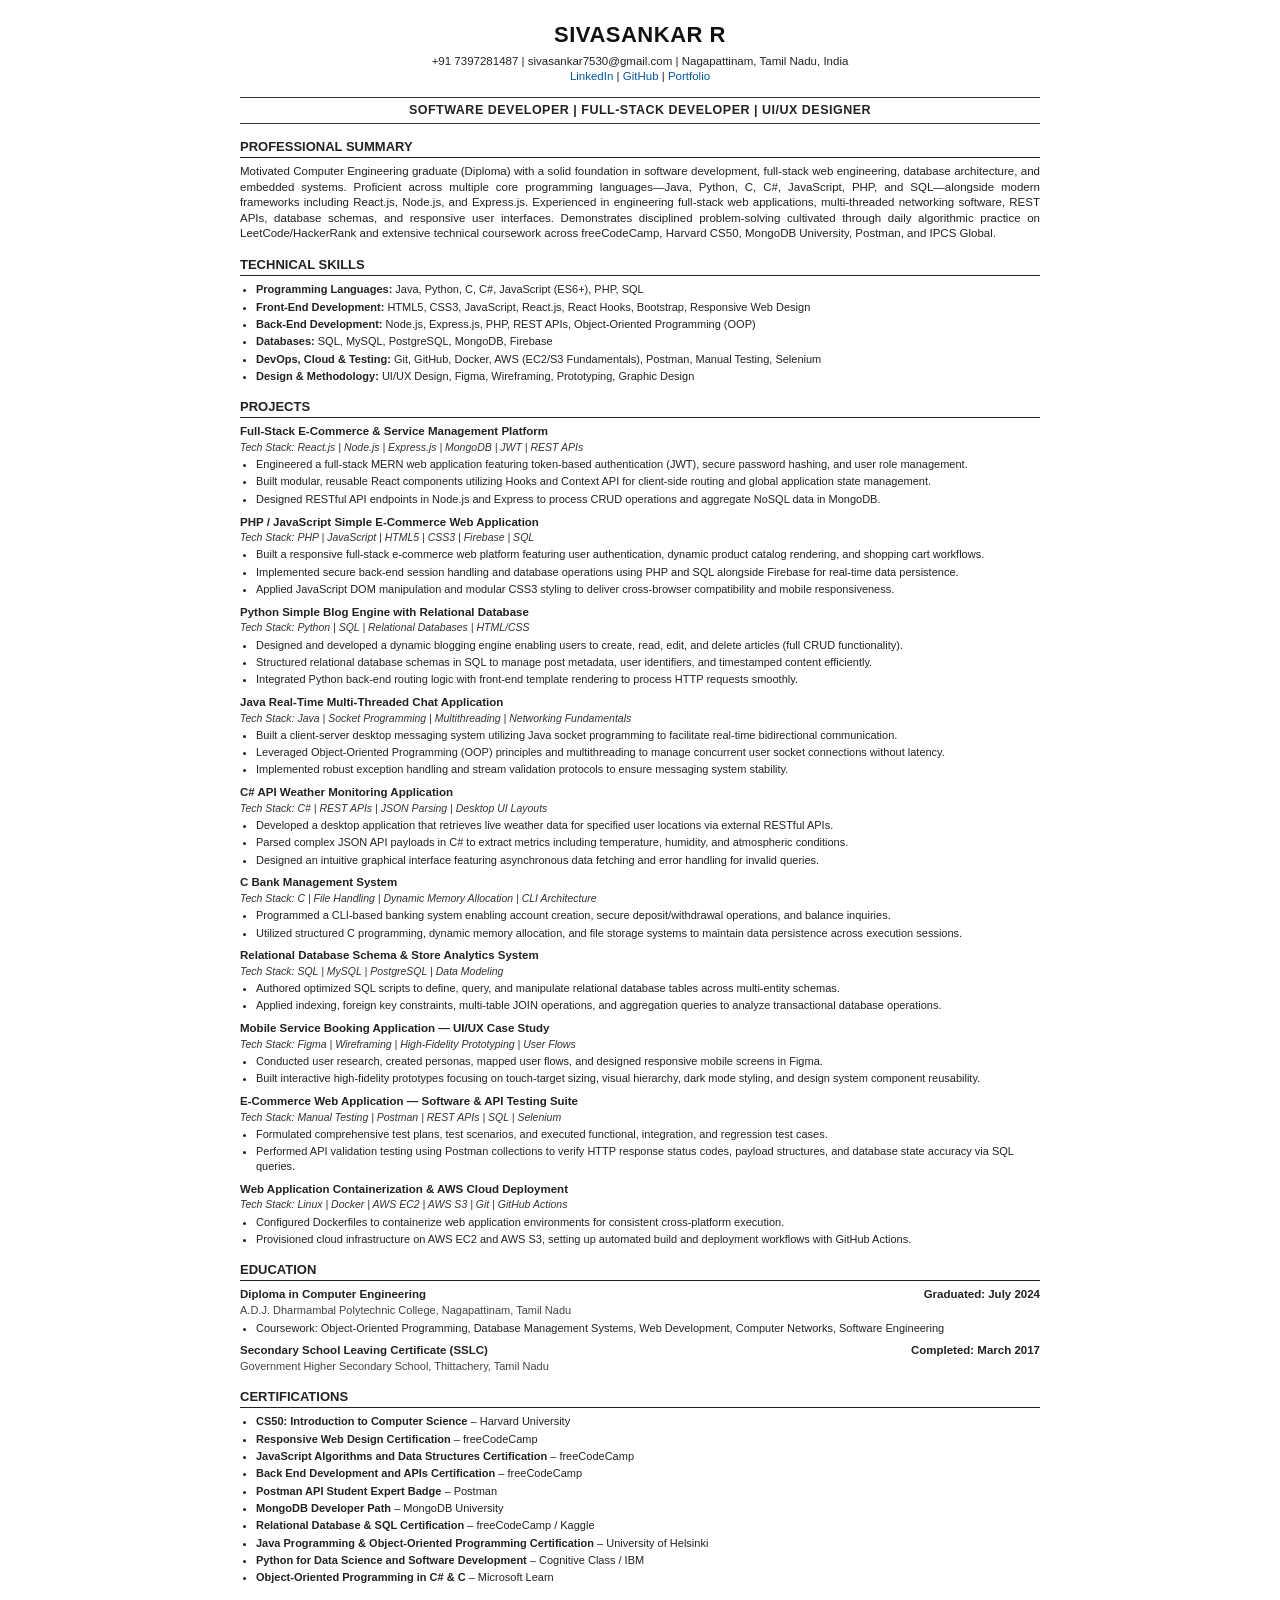
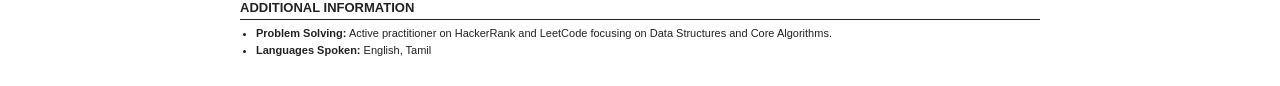
==== index.html @ 5fc50b79 "Add files via upload" ====
<!DOCTYPE html>
<html lang="en">
<head>
    <meta charset="UTF-8">
    <meta name="viewport" content="width=device-width, initial-scale=1.0">
    <title>Sivasankar R - Software Developer Resume</title>
    <style>
        body {
            font-family: Arial, Helvetica, sans-serif;
            color: #222222;
            line-height: 1.35;
            margin: 0;
            padding: 20px;
            background-color: #ffffff;
        }
        .container {
            max-width: 800px;
            margin: 0 auto;
        }
        h1 {
            font-size: 22px;
            margin: 0 0 4px 0;
            text-align: center;
            letter-spacing: 0.5px;
            color: #111111;
            text-transform: uppercase;
        }
        .contact-info {
            text-align: center;
            font-size: 11.5px;
            margin-bottom: 12px;
        }
        .contact-info a {
            color: #0056b3;
            text-decoration: none;
        }
        .headline {
            text-align: center;
            font-weight: bold;
            font-size: 12.5px;
            border-top: 1px solid #333333;
            border-bottom: 1px solid #333333;
            padding: 4px 0;
            margin-bottom: 12px;
            letter-spacing: 0.5px;
        }
        .section-title {
            font-size: 13px;
            font-weight: bold;
            border-bottom: 1.5px solid #222222;
            margin-top: 14px;
            margin-bottom: 6px;
            padding-bottom: 2px;
            text-transform: uppercase;
        }
        p {
            font-size: 11.5px;
            margin: 0 0 6px 0;
            text-align: justify;
        }
        ul {
            margin: 0 0 8px 0;
            padding-left: 16px;
        }
        li {
            font-size: 11px;
            margin-bottom: 2.5px;
        }
        .project-title {
            font-size: 11.5px;
            font-weight: bold;
        }
        .tech-stack {
            font-size: 10.5px;
            font-style: italic;
            color: #333333;
            margin-bottom: 3px;
        }
        .item-header {
            display: flex;
            justify-content: space-between;
            font-size: 11.5px;
            font-weight: bold;
            margin-top: 4px;
        }
        .item-sub {
            font-size: 11px;
            color: #444444;
            margin-bottom: 3px;
        }
        @media print {
            body {
                padding: 0;
            }
            .container {
                width: 100%;
            }
            @page {
                margin: 0.4in;
            }
        }
    </style>
</head>
<body>

<div class="container">

    <h1>SIVASANKAR R</h1>
    <div class="contact-info">
        +91 7397281487 | sivasankar7530@gmail.com | Nagapattinam, Tamil Nadu, India<br>
        <a href="https://linkedin.com">LinkedIn</a> | 
        <a href="https://github.com">GitHub</a> | 
        <a href="https://techspirestudios.solutions">Portfolio</a>
    </div>

    <div class="headline">
        SOFTWARE DEVELOPER | FULL-STACK DEVELOPER | UI/UX DESIGNER
    </div>

    <div class="section-title">PROFESSIONAL SUMMARY</div>
    <p>
        Motivated Computer Engineering graduate (Diploma) with a solid foundation in software development, full-stack web engineering, database architecture, and embedded systems. Proficient across multiple core programming languages—Java, Python, C, C#, JavaScript, PHP, and SQL—alongside modern frameworks including React.js, Node.js, and Express.js. Experienced in engineering full-stack web applications, multi-threaded networking software, REST APIs, database schemas, and responsive user interfaces. Demonstrates disciplined problem-solving cultivated through daily algorithmic practice on LeetCode/HackerRank and extensive technical coursework across freeCodeCamp, Harvard CS50, MongoDB University, Postman, and IPCS Global.
    </p>

    <div class="section-title">TECHNICAL SKILLS</div>
    <ul>
        <li><strong>Programming Languages:</strong> Java, Python, C, C#, JavaScript (ES6+), PHP, SQL</li>
        <li><strong>Front-End Development:</strong> HTML5, CSS3, JavaScript, React.js, React Hooks, Bootstrap, Responsive Web Design</li>
        <li><strong>Back-End Development:</strong> Node.js, Express.js, PHP, REST APIs, Object-Oriented Programming (OOP)</li>
        <li><strong>Databases:</strong> SQL, MySQL, PostgreSQL, MongoDB, Firebase</li>
        <li><strong>DevOps, Cloud & Testing:</strong> Git, GitHub, Docker, AWS (EC2/S3 Fundamentals), Postman, Manual Testing, Selenium</li>
        <li><strong>Design & Methodology:</strong> UI/UX Design, Figma, Wireframing, Prototyping, Graphic Design</li>
    </ul>

    <div class="section-title">PROJECTS</div>

    <div class="project-title">Full-Stack E-Commerce & Service Management Platform</div>
    <div class="tech-stack">Tech Stack: React.js | Node.js | Express.js | MongoDB | JWT | REST APIs</div>
    <ul>
        <li>Engineered a full-stack MERN web application featuring token-based authentication (JWT), secure password hashing, and user role management.</li>
        <li>Built modular, reusable React components utilizing Hooks and Context API for client-side routing and global application state management.</li>
        <li>Designed RESTful API endpoints in Node.js and Express to process CRUD operations and aggregate NoSQL data in MongoDB.</li>
    </ul>

    <div class="project-title">PHP / JavaScript Simple E-Commerce Web Application</div>
    <div class="tech-stack">Tech Stack: PHP | JavaScript | HTML5 | CSS3 | Firebase | SQL</div>
    <ul>
        <li>Built a responsive full-stack e-commerce web platform featuring user authentication, dynamic product catalog rendering, and shopping cart workflows.</li>
        <li>Implemented secure back-end session handling and database operations using PHP and SQL alongside Firebase for real-time data persistence.</li>
        <li>Applied JavaScript DOM manipulation and modular CSS3 styling to deliver cross-browser compatibility and mobile responsiveness.</li>
    </ul>

    <div class="project-title">Python Simple Blog Engine with Relational Database</div>
    <div class="tech-stack">Tech Stack: Python | SQL | Relational Databases | HTML/CSS</div>
    <ul>
        <li>Designed and developed a dynamic blogging engine enabling users to create, read, edit, and delete articles (full CRUD functionality).</li>
        <li>Structured relational database schemas in SQL to manage post metadata, user identifiers, and timestamped content efficiently.</li>
        <li>Integrated Python back-end routing logic with front-end template rendering to process HTTP requests smoothly.</li>
    </ul>

    <div class="project-title">Java Real-Time Multi-Threaded Chat Application</div>
    <div class="tech-stack">Tech Stack: Java | Socket Programming | Multithreading | Networking Fundamentals</div>
    <ul>
        <li>Built a client-server desktop messaging system utilizing Java socket programming to facilitate real-time bidirectional communication.</li>
        <li>Leveraged Object-Oriented Programming (OOP) principles and multithreading to manage concurrent user socket connections without latency.</li>
        <li>Implemented robust exception handling and stream validation protocols to ensure messaging system stability.</li>
    </ul>

    <div class="project-title">C# API Weather Monitoring Application</div>
    <div class="tech-stack">Tech Stack: C# | REST APIs | JSON Parsing | Desktop UI Layouts</div>
    <ul>
        <li>Developed a desktop application that retrieves live weather data for specified user locations via external RESTful APIs.</li>
        <li>Parsed complex JSON API payloads in C# to extract metrics including temperature, humidity, and atmospheric conditions.</li>
        <li>Designed an intuitive graphical interface featuring asynchronous data fetching and error handling for invalid queries.</li>
    </ul>

    <div class="project-title">C Bank Management System</div>
    <div class="tech-stack">Tech Stack: C | File Handling | Dynamic Memory Allocation | CLI Architecture</div>
    <ul>
        <li>Programmed a CLI-based banking system enabling account creation, secure deposit/withdrawal operations, and balance inquiries.</li>
        <li>Utilized structured C programming, dynamic memory allocation, and file storage systems to maintain data persistence across execution sessions.</li>
    </ul>

    <div class="project-title">Relational Database Schema & Store Analytics System</div>
    <div class="tech-stack">Tech Stack: SQL | MySQL | PostgreSQL | Data Modeling</div>
    <ul>
        <li>Authored optimized SQL scripts to define, query, and manipulate relational database tables across multi-entity schemas.</li>
        <li>Applied indexing, foreign key constraints, multi-table JOIN operations, and aggregation queries to analyze transactional database operations.</li>
    </ul>

    <div class="project-title">Mobile Service Booking Application — UI/UX Case Study</div>
    <div class="tech-stack">Tech Stack: Figma | Wireframing | High-Fidelity Prototyping | User Flows</div>
    <ul>
        <li>Conducted user research, created personas, mapped user flows, and designed responsive mobile screens in Figma.</li>
        <li>Built interactive high-fidelity prototypes focusing on touch-target sizing, visual hierarchy, dark mode styling, and design system component reusability.</li>
    </ul>

    <div class="project-title">E-Commerce Web Application — Software & API Testing Suite</div>
    <div class="tech-stack">Tech Stack: Manual Testing | Postman | REST APIs | SQL | Selenium</div>
    <ul>
        <li>Formulated comprehensive test plans, test scenarios, and executed functional, integration, and regression test cases.</li>
        <li>Performed API validation testing using Postman collections to verify HTTP response status codes, payload structures, and database state accuracy via SQL queries.</li>
    </ul>

    <div class="project-title">Web Application Containerization & AWS Cloud Deployment</div>
    <div class="tech-stack">Tech Stack: Linux | Docker | AWS EC2 | AWS S3 | Git | GitHub Actions</div>
    <ul>
        <li>Configured Dockerfiles to containerize web application environments for consistent cross-platform execution.</li>
        <li>Provisioned cloud infrastructure on AWS EC2 and AWS S3, setting up automated build and deployment workflows with GitHub Actions.</li>
    </ul>

    <div class="section-title">EDUCATION</div>
    <div class="item-header">
        <span>Diploma in Computer Engineering</span>
        <span>Graduated: July 2024</span>
    </div>
    <div class="item-sub">A.D.J. Dharmambal Polytechnic College, Nagapattinam, Tamil Nadu</div>
    <ul>
        <li>Coursework: Object-Oriented Programming, Database Management Systems, Web Development, Computer Networks, Software Engineering</li>
    </ul>

    <div class="item-header">
        <span>Secondary School Leaving Certificate (SSLC)</span>
        <span>Completed: March 2017</span>
    </div>
    <div class="item-sub">Government Higher Secondary School, Thittachery, Tamil Nadu</div>

    <div class="section-title">CERTIFICATIONS</div>
    <ul>
        <li><strong>CS50: Introduction to Computer Science</strong> – Harvard University</li>
        <li><strong>Responsive Web Design Certification</strong> – freeCodeCamp</li>
        <li><strong>JavaScript Algorithms and Data Structures Certification</strong> – freeCodeCamp</li>
        <li><strong>Back End Development and APIs Certification</strong> – freeCodeCamp</li>
        <li><strong>Postman API Student Expert Badge</strong> – Postman</li>
        <li><strong>MongoDB Developer Path</strong> – MongoDB University</li>
        <li><strong>Relational Database & SQL Certification</strong> – freeCodeCamp / Kaggle</li>
        <li><strong>Java Programming & Object-Oriented Programming Certification</strong> – University of Helsinki</li>
        <li><strong>Python for Data Science and Software Development</strong> – Cognitive Class / IBM</li>
        <li><strong>Object-Oriented Programming in C# & C</strong> – Microsoft Learn</li>
    </ul>

    <div class="section-title">ADDITIONAL INFORMATION</div>
    <ul>
        <li><strong>Problem Solving:</strong> Active practitioner on HackerRank and LeetCode focusing on Data Structures and Core Algorithms.</li>
        <li><strong>Languages Spoken:</strong> English, Tamil</li>
    </ul>

</div>

</body>
</html>
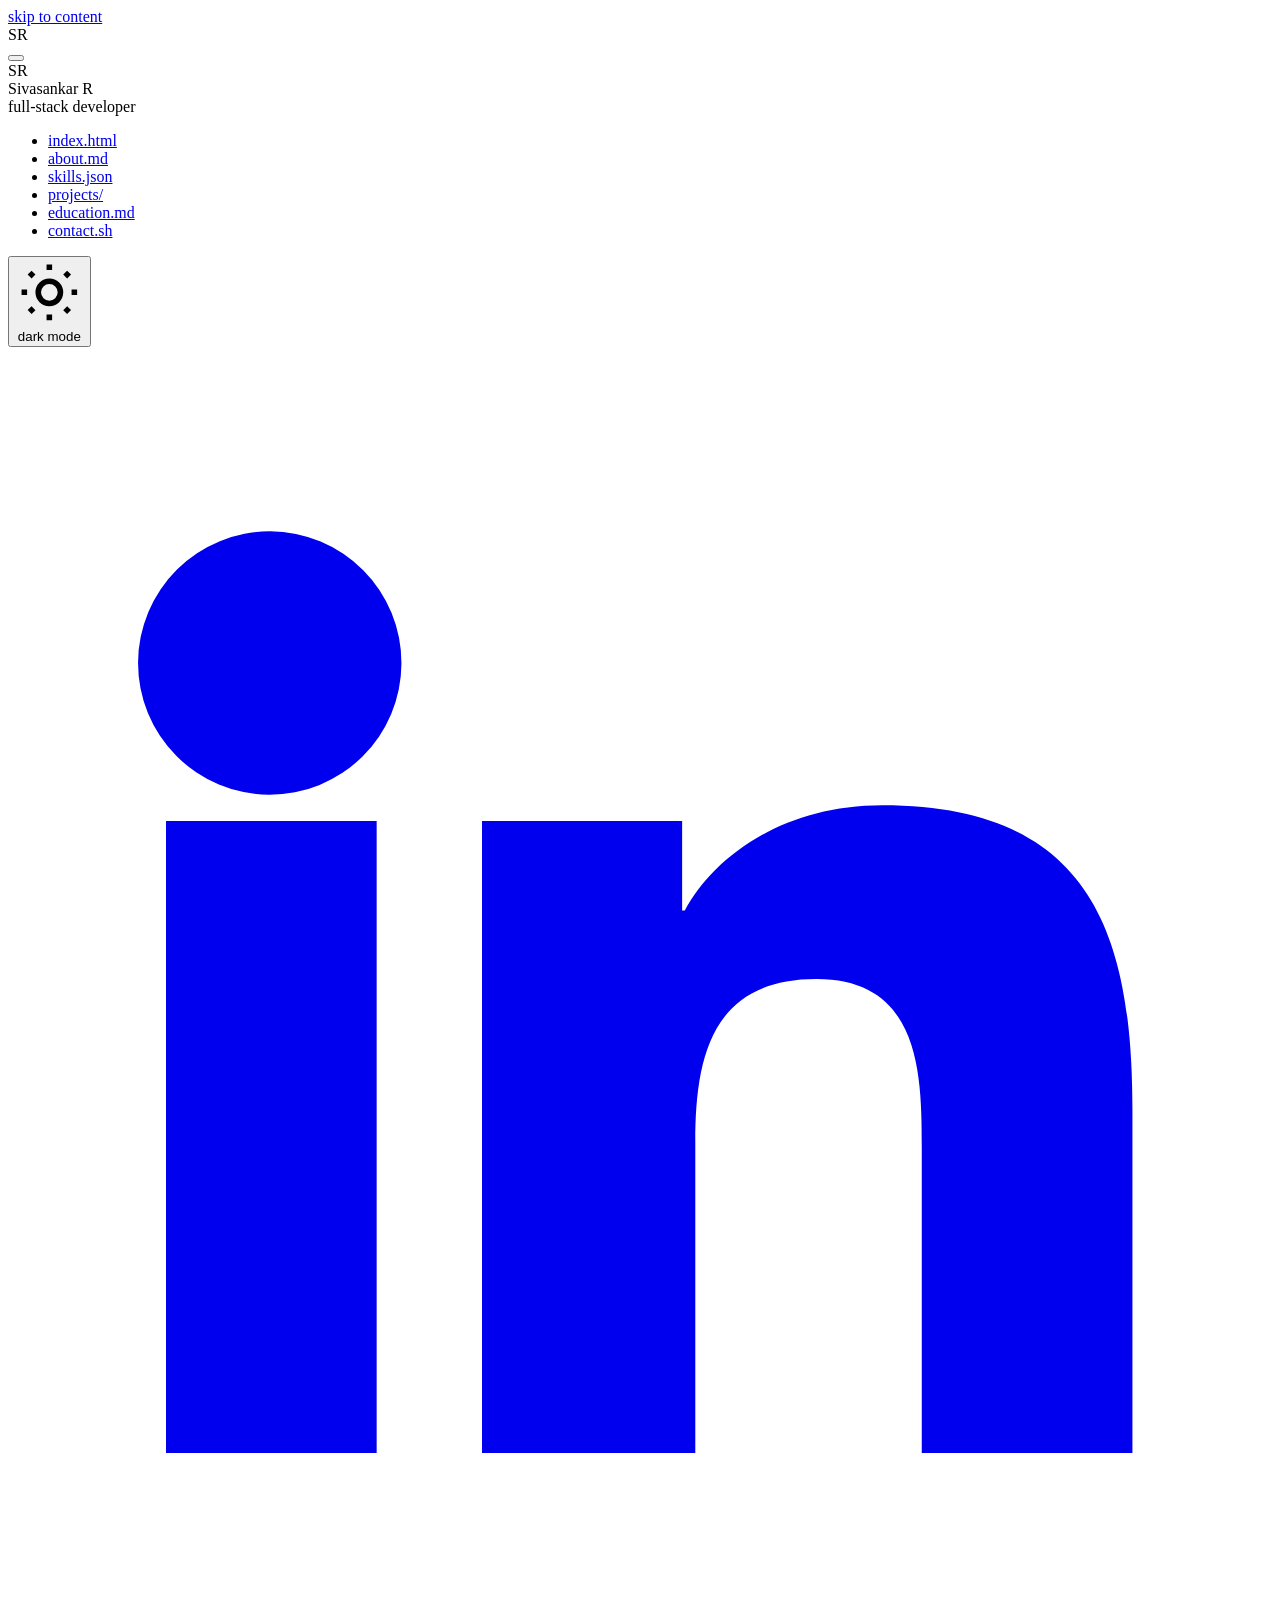
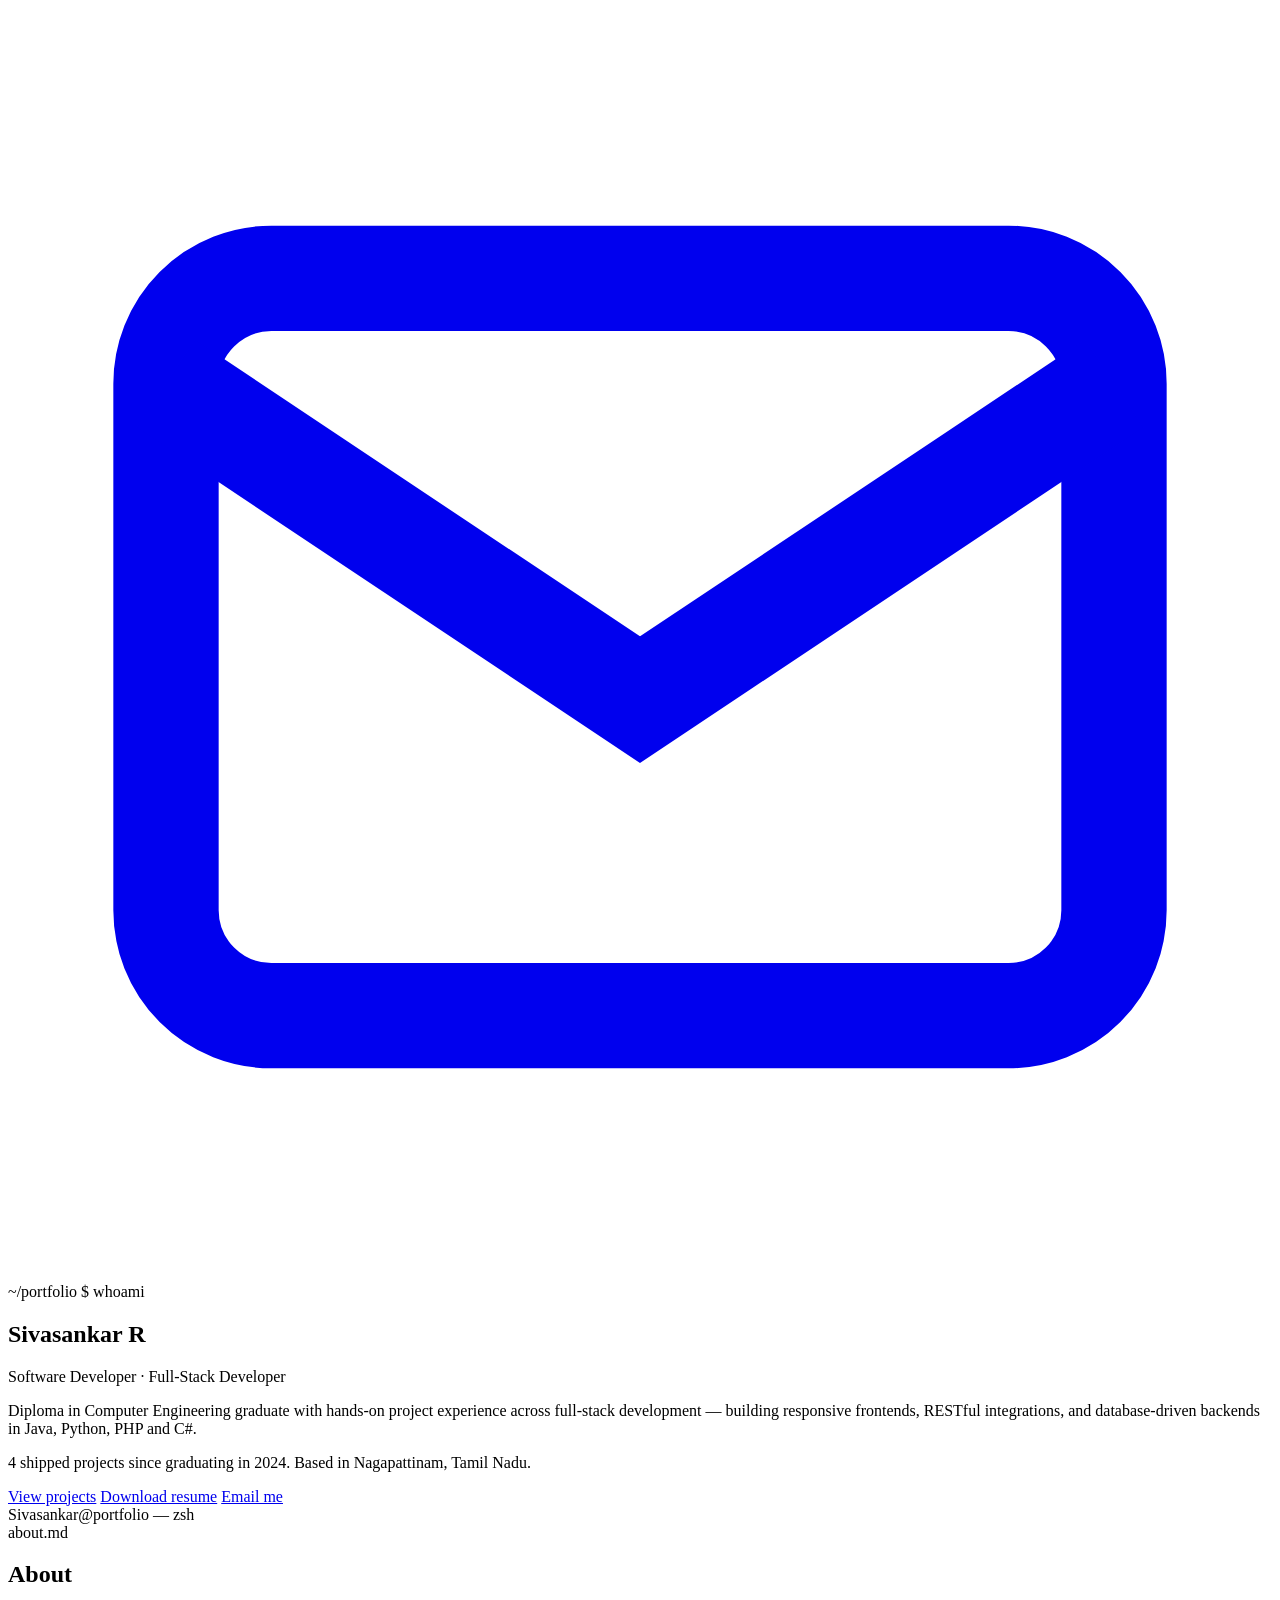
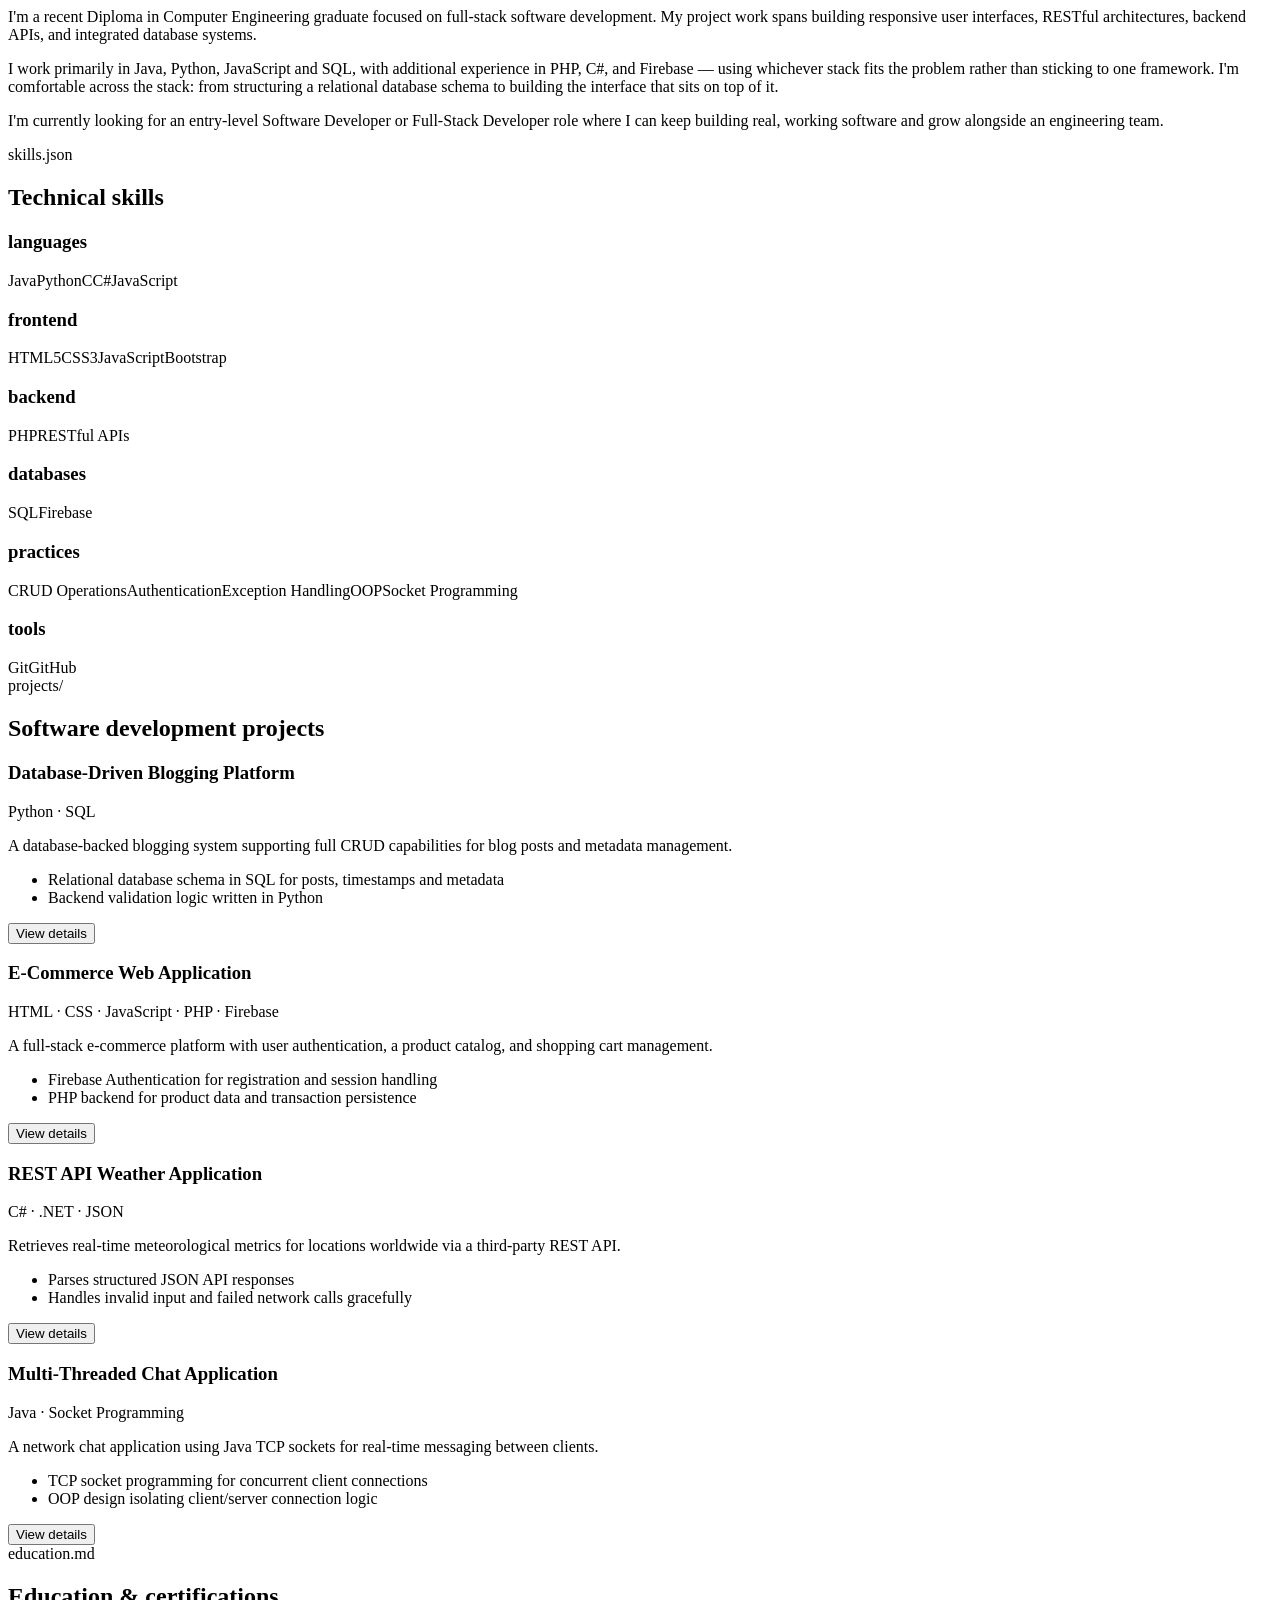
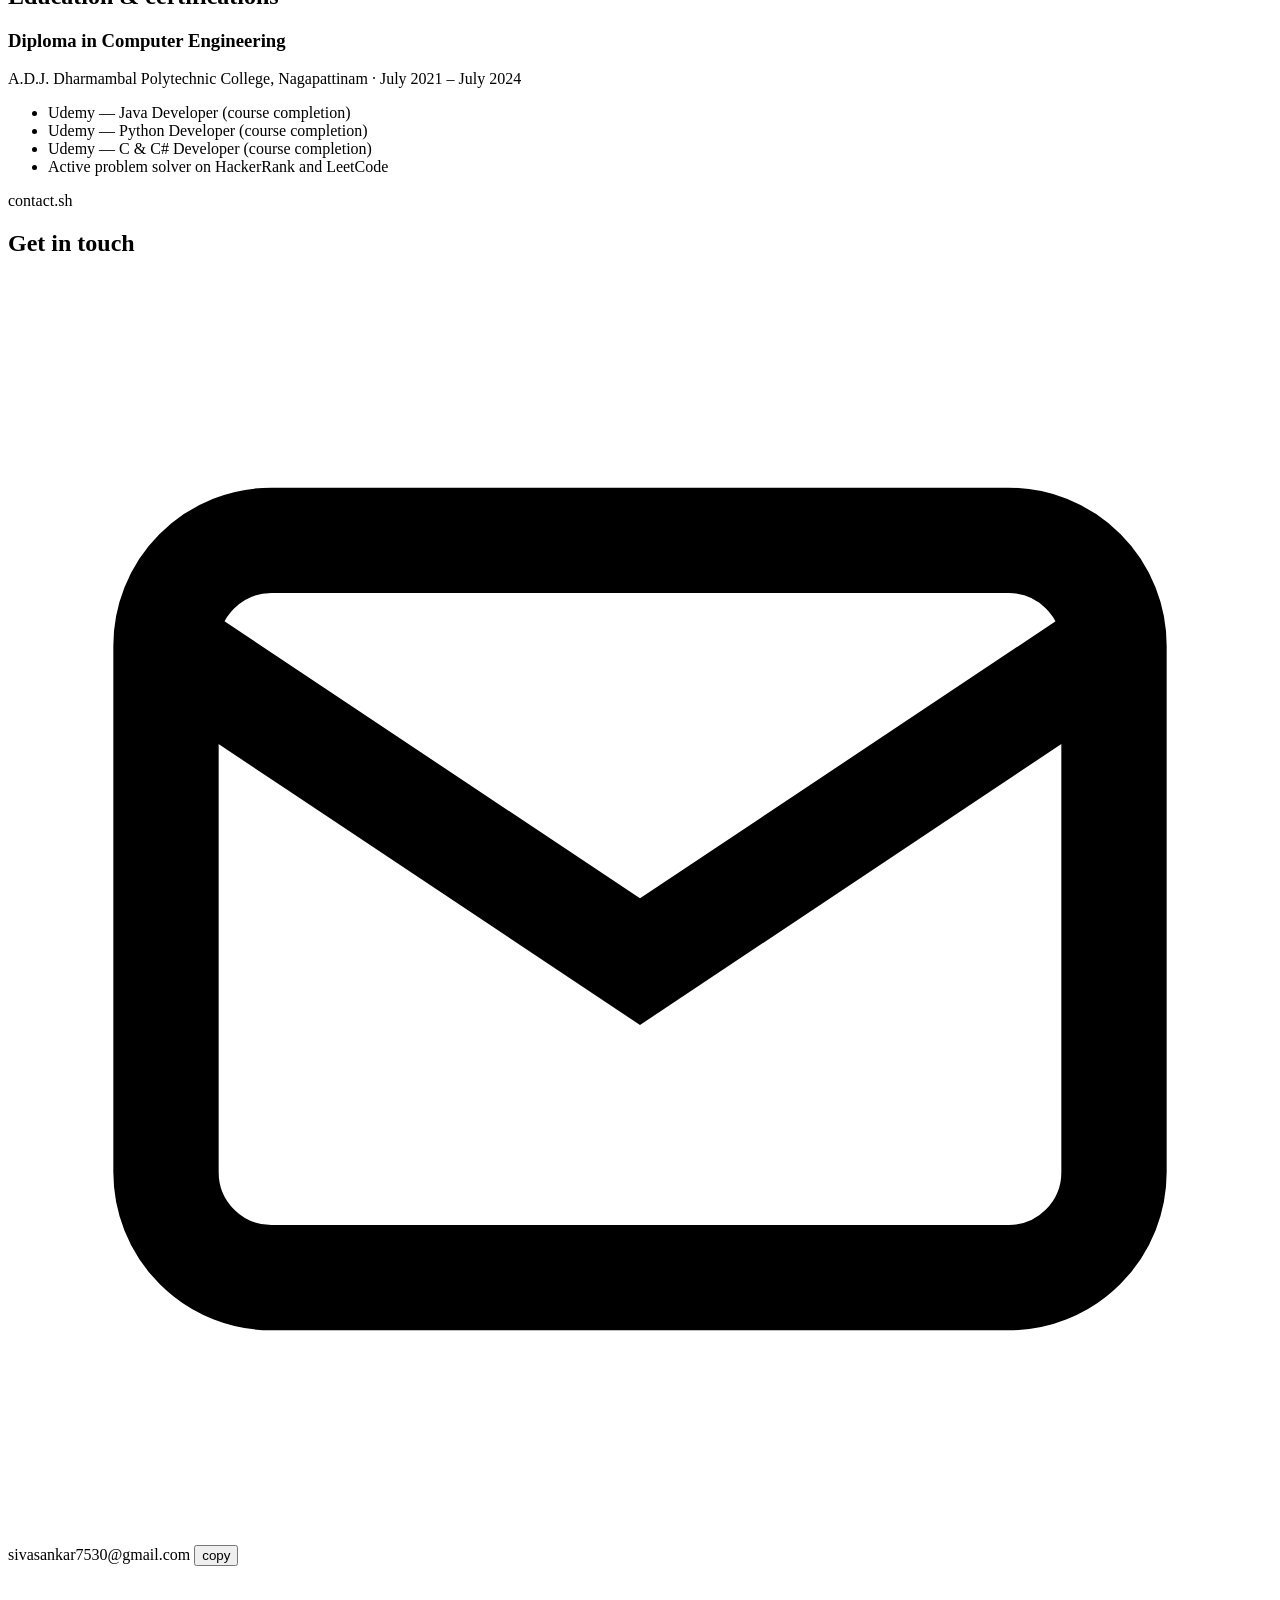
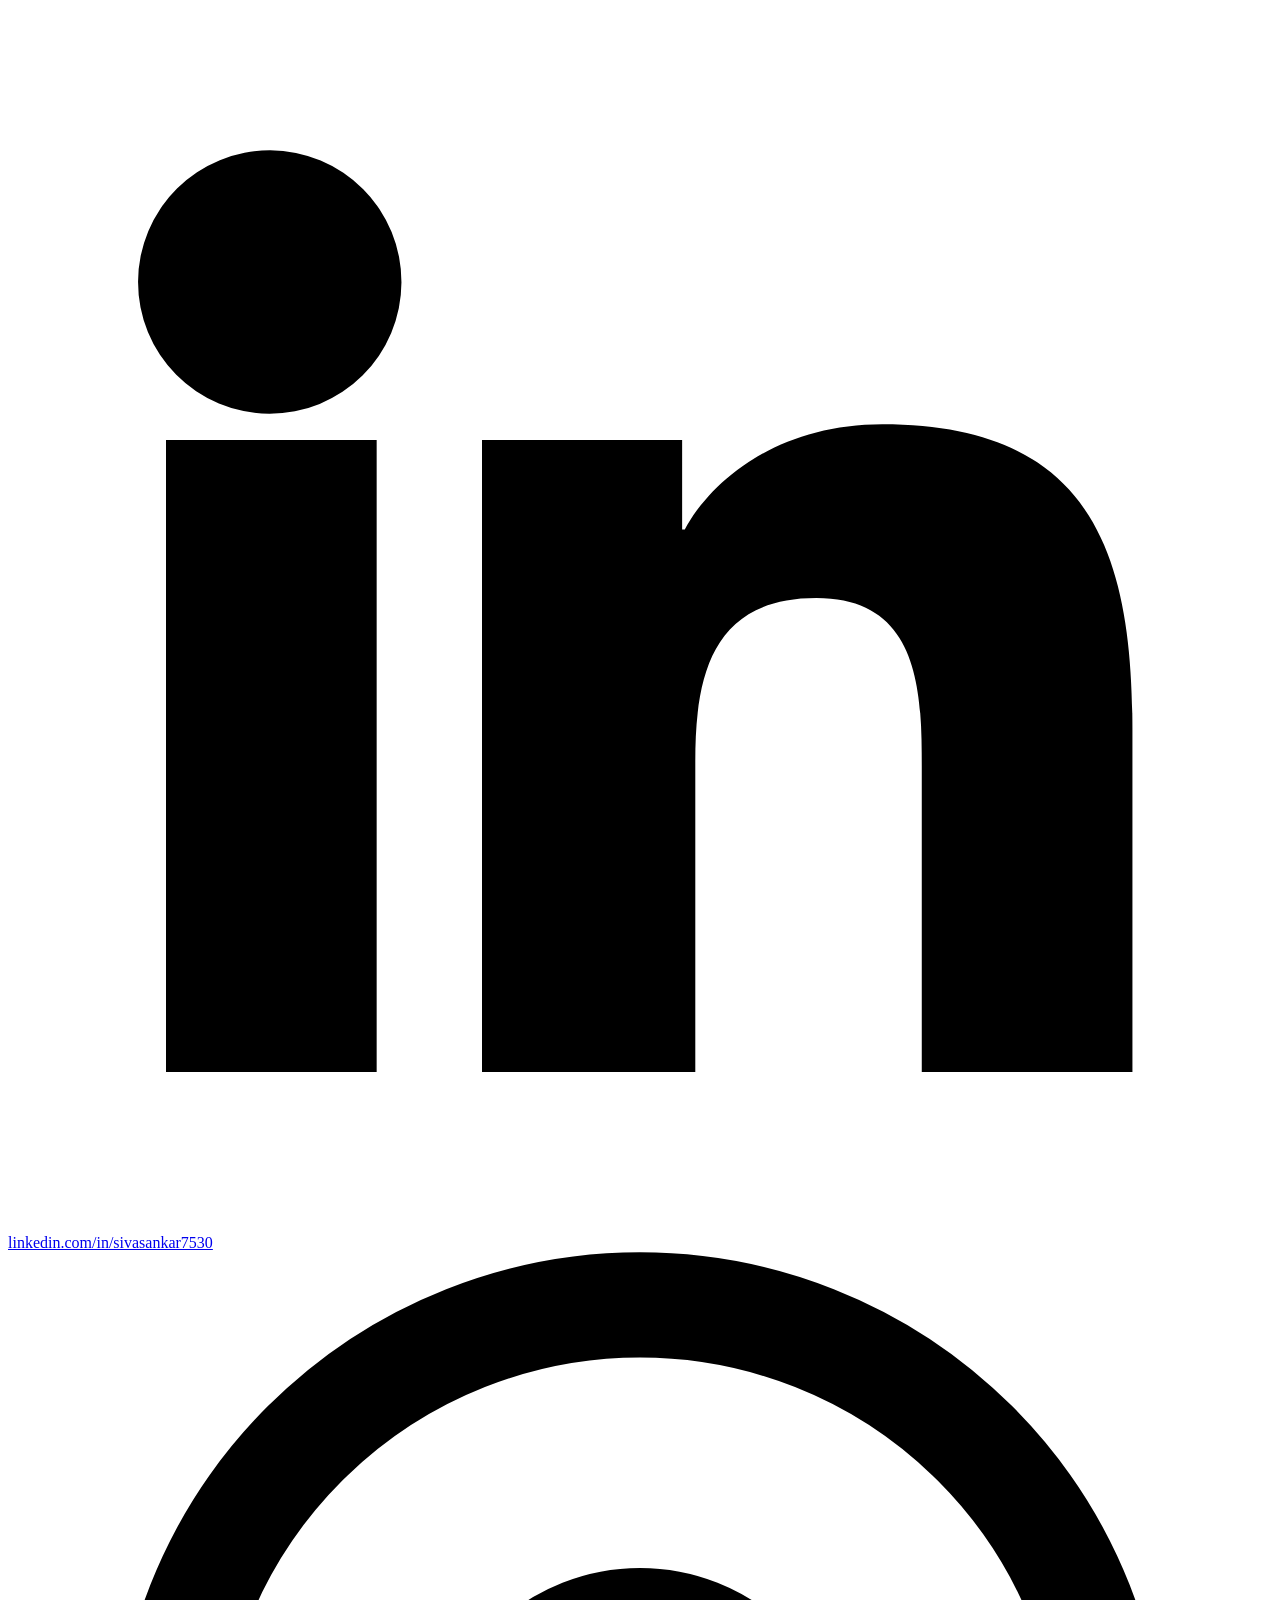
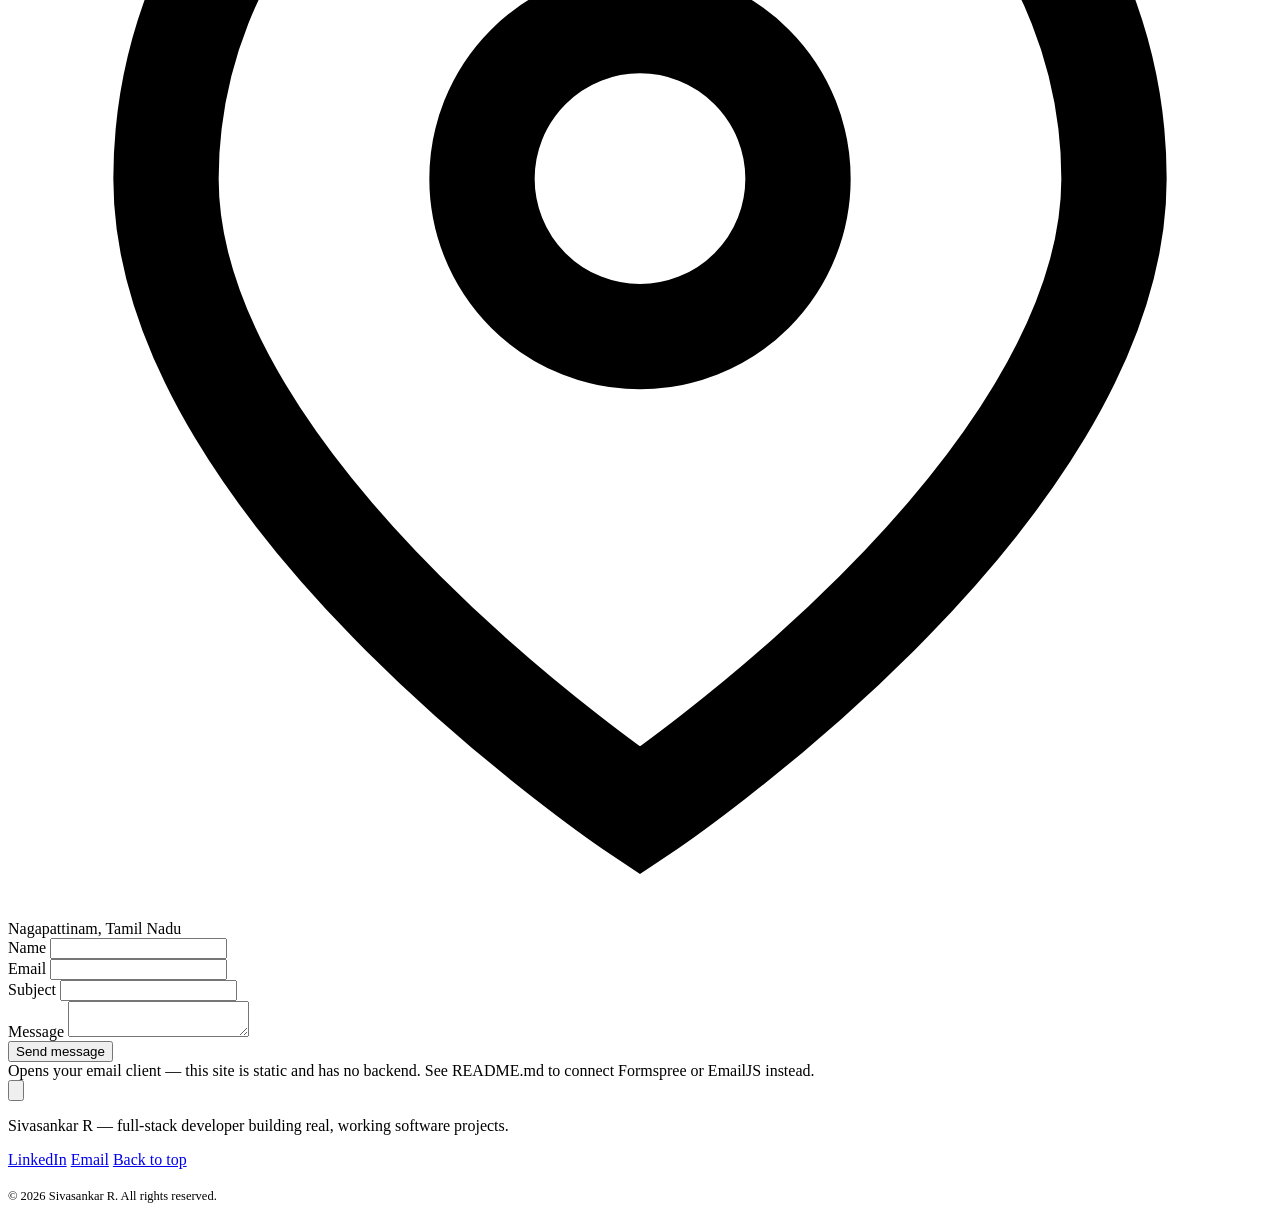
==== commit ef5e60de: "Add files via upload" ====
--- a/index.html
+++ b/index.html
@@ -1,251 +1,300 @@
 <!DOCTYPE html>
 <html lang="en">
 <head>
-    <meta charset="UTF-8">
-    <meta name="viewport" content="width=device-width, initial-scale=1.0">
-    <title>Sivasankar R - Software Developer Resume</title>
-    <style>
-        body {
-            font-family: Arial, Helvetica, sans-serif;
-            color: #222222;
-            line-height: 1.35;
-            margin: 0;
-            padding: 20px;
-            background-color: #ffffff;
-        }
-        .container {
-            max-width: 800px;
-            margin: 0 auto;
-        }
-        h1 {
-            font-size: 22px;
-            margin: 0 0 4px 0;
-            text-align: center;
-            letter-spacing: 0.5px;
-            color: #111111;
-            text-transform: uppercase;
-        }
-        .contact-info {
-            text-align: center;
-            font-size: 11.5px;
-            margin-bottom: 12px;
-        }
-        .contact-info a {
-            color: #0056b3;
-            text-decoration: none;
-        }
-        .headline {
-            text-align: center;
-            font-weight: bold;
-            font-size: 12.5px;
-            border-top: 1px solid #333333;
-            border-bottom: 1px solid #333333;
-            padding: 4px 0;
-            margin-bottom: 12px;
-            letter-spacing: 0.5px;
-        }
-        .section-title {
-            font-size: 13px;
-            font-weight: bold;
-            border-bottom: 1.5px solid #222222;
-            margin-top: 14px;
-            margin-bottom: 6px;
-            padding-bottom: 2px;
-            text-transform: uppercase;
-        }
-        p {
-            font-size: 11.5px;
-            margin: 0 0 6px 0;
-            text-align: justify;
-        }
-        ul {
-            margin: 0 0 8px 0;
-            padding-left: 16px;
-        }
-        li {
-            font-size: 11px;
-            margin-bottom: 2.5px;
-        }
-        .project-title {
-            font-size: 11.5px;
-            font-weight: bold;
-        }
-        .tech-stack {
-            font-size: 10.5px;
-            font-style: italic;
-            color: #333333;
-            margin-bottom: 3px;
-        }
-        .item-header {
-            display: flex;
-            justify-content: space-between;
-            font-size: 11.5px;
-            font-weight: bold;
-            margin-top: 4px;
-        }
-        .item-sub {
-            font-size: 11px;
-            color: #444444;
-            margin-bottom: 3px;
-        }
-        @media print {
-            body {
-                padding: 0;
-            }
-            .container {
-                width: 100%;
-            }
-            @page {
-                margin: 0.4in;
-            }
-        }
-    </style>
+<meta charset="UTF-8">
+<meta name="viewport" content="width=device-width, initial-scale=1.0">
+<title>Sivasankar R — Full-Stack Developer</title>
+<meta name="description" content="Portfolio of Sivasankar R, a full-stack developer skilled in Java, Python, PHP, C# and SQL, building CRUD applications, REST API integrations and database-driven systems.">
+<meta name="keywords" content="Sivasankar R, Full-Stack Developer, Software Developer, Java, Python, PHP, SQL, Firebase">
+<meta property="og:title" content="Sivasankar R — Full-Stack Developer">
+<meta property="og:description" content="Full-stack developer skilled in Java, Python, PHP, C# and SQL — building real, database-driven software projects.">
+<meta property="og:type" content="website">
+<meta property="og:url" content="https://devsiva.in">
+<link rel="icon" type="image/svg+xml" href="assets/icons/favicon.svg">
+<link rel="preconnect" href="https://fonts.googleapis.com">
+<link rel="preconnect" href="https://fonts.gstatic.com" crossorigin>
+<link href="https://fonts.googleapis.com/css2?family=Space+Grotesk:wght@500;600;700&family=Inter:wght@400;500;600&family=JetBrains+Mono:wght@400;500;700&display=swap" rel="stylesheet">
+<link rel="stylesheet" href="assets/css/style.css">
 </head>
 <body>
-
-<div class="container">
-
-    <h1>SIVASANKAR R</h1>
-    <div class="contact-info">
-        +91 7397281487 | sivasankar7530@gmail.com | Nagapattinam, Tamil Nadu, India<br>
-        <a href="https://linkedin.com">LinkedIn</a> | 
-        <a href="https://github.com">GitHub</a> | 
-        <a href="https://techspirestudios.solutions">Portfolio</a>
+<a class="skip-link" href="#main-content">skip to content</a>
+
+<div class="topbar">
+  <div class="brand-mark" aria-hidden="true">SR</div>
+  <button class="hamburger" aria-label="Toggle navigation menu" aria-expanded="false">
+    <span></span>
+  </button>
+</div>
+<div class="overlay"></div>
+
+<div class="layout">
+  <nav class="sidebar" aria-label="Primary">
+    <div class="sidebar-brand">
+      <div class="brand-mark" aria-hidden="true">SR</div>
+      <div class="brand-text">
+        <div class="brand-name">Sivasankar R</div>
+        <div class="brand-role">full-stack developer</div>
+      </div>
     </div>
 
-    <div class="headline">
-        SOFTWARE DEVELOPER | FULL-STACK DEVELOPER | UI/UX DESIGNER
+    <ul class="file-tree">
+      <li><a href="#home">index.html</a></li>
+      <li><a href="#about">about.md</a></li>
+      <li><a href="#skills">skills.json</a></li>
+      <li><a href="#projects">projects/</a></li>
+      <li><a href="#education">education.md</a></li>
+      <li><a href="#contact">contact.sh</a></li>
+    </ul>
+
+    <div class="sidebar-foot">
+      <button class="theme-toggle" data-theme-toggle>
+        <svg viewBox="0 0 24 24" fill="none" stroke="currentColor" stroke-width="2"><circle cx="12" cy="12" r="4"/><path d="M12 2v2M12 20v2M4.9 4.9l1.4 1.4M17.7 17.7l1.4 1.4M2 12h2M20 12h2M4.9 19.1l1.4-1.4M17.7 6.3l1.4-1.4"/></svg>
+        <span data-theme-label>dark mode</span>
+      </button>
+      <div class="sidebar-socials">
+        <a href="https://linkedin.com/in/sivasankar7530" target="_blank" rel="noopener" aria-label="LinkedIn">
+          <svg viewBox="0 0 24 24" fill="currentColor"><path d="M4.98 3.5a2.5 2.5 0 11-.02 5.001A2.5 2.5 0 014.98 3.5zM3 9h4v12H3zM9 9h3.8v1.7h.05c.53-.98 1.82-2 3.75-2 4 0 4.75 2.5 4.75 5.8V21h-4v-5.8c0-1.4-.03-3.2-2-3.2-2 0-2.3 1.5-2.3 3.1V21H9z"/></svg>
+        </a>
+        <a href="mailto:sivasankar7530@gmail.com" aria-label="Email">
+          <svg viewBox="0 0 24 24" fill="none" stroke="currentColor" stroke-width="2"><rect x="3" y="5" width="18" height="14" rx="2"/><path d="M3 7l9 6 9-6"/></svg>
+        </a>
+      </div>
     </div>
-
-    <div class="section-title">PROFESSIONAL SUMMARY</div>
-    <p>
-        Motivated Computer Engineering graduate (Diploma) with a solid foundation in software development, full-stack web engineering, database architecture, and embedded systems. Proficient across multiple core programming languages—Java, Python, C, C#, JavaScript, PHP, and SQL—alongside modern frameworks including React.js, Node.js, and Express.js. Experienced in engineering full-stack web applications, multi-threaded networking software, REST APIs, database schemas, and responsive user interfaces. Demonstrates disciplined problem-solving cultivated through daily algorithmic practice on LeetCode/HackerRank and extensive technical coursework across freeCodeCamp, Harvard CS50, MongoDB University, Postman, and IPCS Global.
-    </p>
-
-    <div class="section-title">TECHNICAL SKILLS</div>
-    <ul>
-        <li><strong>Programming Languages:</strong> Java, Python, C, C#, JavaScript (ES6+), PHP, SQL</li>
-        <li><strong>Front-End Development:</strong> HTML5, CSS3, JavaScript, React.js, React Hooks, Bootstrap, Responsive Web Design</li>
-        <li><strong>Back-End Development:</strong> Node.js, Express.js, PHP, REST APIs, Object-Oriented Programming (OOP)</li>
-        <li><strong>Databases:</strong> SQL, MySQL, PostgreSQL, MongoDB, Firebase</li>
-        <li><strong>DevOps, Cloud & Testing:</strong> Git, GitHub, Docker, AWS (EC2/S3 Fundamentals), Postman, Manual Testing, Selenium</li>
-        <li><strong>Design & Methodology:</strong> UI/UX Design, Figma, Wireframing, Prototyping, Graphic Design</li>
-    </ul>
-
-    <div class="section-title">PROJECTS</div>
-
-    <div class="project-title">Full-Stack E-Commerce & Service Management Platform</div>
-    <div class="tech-stack">Tech Stack: React.js | Node.js | Express.js | MongoDB | JWT | REST APIs</div>
-    <ul>
-        <li>Engineered a full-stack MERN web application featuring token-based authentication (JWT), secure password hashing, and user role management.</li>
-        <li>Built modular, reusable React components utilizing Hooks and Context API for client-side routing and global application state management.</li>
-        <li>Designed RESTful API endpoints in Node.js and Express to process CRUD operations and aggregate NoSQL data in MongoDB.</li>
-    </ul>
-
-    <div class="project-title">PHP / JavaScript Simple E-Commerce Web Application</div>
-    <div class="tech-stack">Tech Stack: PHP | JavaScript | HTML5 | CSS3 | Firebase | SQL</div>
-    <ul>
-        <li>Built a responsive full-stack e-commerce web platform featuring user authentication, dynamic product catalog rendering, and shopping cart workflows.</li>
-        <li>Implemented secure back-end session handling and database operations using PHP and SQL alongside Firebase for real-time data persistence.</li>
-        <li>Applied JavaScript DOM manipulation and modular CSS3 styling to deliver cross-browser compatibility and mobile responsiveness.</li>
-    </ul>
-
-    <div class="project-title">Python Simple Blog Engine with Relational Database</div>
-    <div class="tech-stack">Tech Stack: Python | SQL | Relational Databases | HTML/CSS</div>
-    <ul>
-        <li>Designed and developed a dynamic blogging engine enabling users to create, read, edit, and delete articles (full CRUD functionality).</li>
-        <li>Structured relational database schemas in SQL to manage post metadata, user identifiers, and timestamped content efficiently.</li>
-        <li>Integrated Python back-end routing logic with front-end template rendering to process HTTP requests smoothly.</li>
-    </ul>
-
-    <div class="project-title">Java Real-Time Multi-Threaded Chat Application</div>
-    <div class="tech-stack">Tech Stack: Java | Socket Programming | Multithreading | Networking Fundamentals</div>
-    <ul>
-        <li>Built a client-server desktop messaging system utilizing Java socket programming to facilitate real-time bidirectional communication.</li>
-        <li>Leveraged Object-Oriented Programming (OOP) principles and multithreading to manage concurrent user socket connections without latency.</li>
-        <li>Implemented robust exception handling and stream validation protocols to ensure messaging system stability.</li>
-    </ul>
-
-    <div class="project-title">C# API Weather Monitoring Application</div>
-    <div class="tech-stack">Tech Stack: C# | REST APIs | JSON Parsing | Desktop UI Layouts</div>
-    <ul>
-        <li>Developed a desktop application that retrieves live weather data for specified user locations via external RESTful APIs.</li>
-        <li>Parsed complex JSON API payloads in C# to extract metrics including temperature, humidity, and atmospheric conditions.</li>
-        <li>Designed an intuitive graphical interface featuring asynchronous data fetching and error handling for invalid queries.</li>
-    </ul>
-
-    <div class="project-title">C Bank Management System</div>
-    <div class="tech-stack">Tech Stack: C | File Handling | Dynamic Memory Allocation | CLI Architecture</div>
-    <ul>
-        <li>Programmed a CLI-based banking system enabling account creation, secure deposit/withdrawal operations, and balance inquiries.</li>
-        <li>Utilized structured C programming, dynamic memory allocation, and file storage systems to maintain data persistence across execution sessions.</li>
-    </ul>
-
-    <div class="project-title">Relational Database Schema & Store Analytics System</div>
-    <div class="tech-stack">Tech Stack: SQL | MySQL | PostgreSQL | Data Modeling</div>
-    <ul>
-        <li>Authored optimized SQL scripts to define, query, and manipulate relational database tables across multi-entity schemas.</li>
-        <li>Applied indexing, foreign key constraints, multi-table JOIN operations, and aggregation queries to analyze transactional database operations.</li>
-    </ul>
-
-    <div class="project-title">Mobile Service Booking Application — UI/UX Case Study</div>
-    <div class="tech-stack">Tech Stack: Figma | Wireframing | High-Fidelity Prototyping | User Flows</div>
-    <ul>
-        <li>Conducted user research, created personas, mapped user flows, and designed responsive mobile screens in Figma.</li>
-        <li>Built interactive high-fidelity prototypes focusing on touch-target sizing, visual hierarchy, dark mode styling, and design system component reusability.</li>
-    </ul>
-
-    <div class="project-title">E-Commerce Web Application — Software & API Testing Suite</div>
-    <div class="tech-stack">Tech Stack: Manual Testing | Postman | REST APIs | SQL | Selenium</div>
-    <ul>
-        <li>Formulated comprehensive test plans, test scenarios, and executed functional, integration, and regression test cases.</li>
-        <li>Performed API validation testing using Postman collections to verify HTTP response status codes, payload structures, and database state accuracy via SQL queries.</li>
-    </ul>
-
-    <div class="project-title">Web Application Containerization & AWS Cloud Deployment</div>
-    <div class="tech-stack">Tech Stack: Linux | Docker | AWS EC2 | AWS S3 | Git | GitHub Actions</div>
-    <ul>
-        <li>Configured Dockerfiles to containerize web application environments for consistent cross-platform execution.</li>
-        <li>Provisioned cloud infrastructure on AWS EC2 and AWS S3, setting up automated build and deployment workflows with GitHub Actions.</li>
-    </ul>
-
-    <div class="section-title">EDUCATION</div>
-    <div class="item-header">
-        <span>Diploma in Computer Engineering</span>
-        <span>Graduated: July 2024</span>
+  </nav>
+
+  <main id="main-content">
+
+    <!-- HERO -->
+    <section id="home" class="hero container">
+      <div>
+        <div class="hero-prompt"><span class="accent">~/portfolio</span> $ whoami</div>
+        <h1>Sivasankar R</h1>
+        <div class="role">Software Developer · Full-Stack Developer</div>
+        <p class="lede">Diploma in Computer Engineering graduate with hands-on project experience across full-stack development — building responsive frontends, RESTful integrations, and database-driven backends in Java, Python, PHP and C#.</p>
+        <p class="hero-facts">4 shipped projects since graduating in 2024. Based in Nagapattinam, Tamil Nadu.</p>
+        <div class="cta-row">
+          <a href="#projects" class="btn btn-primary">View projects</a>
+          <a href="assets/resume/Sivasankar-R-Resume.pdf" class="btn btn-outline" download>Download resume</a>
+          <a href="mailto:sivasankar7530@gmail.com" class="btn btn-outline">Email me</a>
+        </div>
+      </div>
+      <div class="terminal" aria-hidden="true">
+        <div class="terminal-bar">
+          <span class="terminal-dot red"></span>
+          <span class="terminal-dot yellow"></span>
+          <span class="terminal-dot green"></span>
+          <span class="terminal-title">Sivasankar@portfolio — zsh</span>
+        </div>
+        <div class="terminal-body"></div>
+      </div>
+    </section>
+
+    <!-- ABOUT -->
+    <section id="about" class="container">
+      <div class="section-head">
+        <div class="section-tag">about.md</div>
+        <h2>About</h2>
+      </div>
+      <div class="about-grid">
+        <p>I'm a recent Diploma in Computer Engineering graduate focused on full-stack software development. My project work spans building responsive user interfaces, RESTful architectures, backend APIs, and integrated database systems.</p>
+        <p>I work primarily in Java, Python, JavaScript and SQL, with additional experience in PHP, C#, and Firebase — using whichever stack fits the problem rather than sticking to one framework. I'm comfortable across the stack: from structuring a relational database schema to building the interface that sits on top of it.</p>
+        <p>I'm currently looking for an entry-level Software Developer or Full-Stack Developer role where I can keep building real, working software and grow alongside an engineering team.</p>
+      </div>
+    </section>
+
+    <!-- SKILLS -->
+    <section id="skills" class="container">
+      <div class="section-head">
+        <div class="section-tag">skills.json</div>
+        <h2>Technical skills</h2>
+      </div>
+      <div class="skills-grid">
+        <div class="skill-group">
+          <h3>languages</h3>
+          <div class="tag-row">
+            <span class="tag">Java</span><span class="tag">Python</span><span class="tag">C</span><span class="tag">C#</span><span class="tag">JavaScript</span>
+          </div>
+        </div>
+        <div class="skill-group">
+          <h3>frontend</h3>
+          <div class="tag-row">
+            <span class="tag">HTML5</span><span class="tag">CSS3</span><span class="tag">JavaScript</span><span class="tag">Bootstrap</span>
+          </div>
+        </div>
+        <div class="skill-group">
+          <h3>backend</h3>
+          <div class="tag-row">
+            <span class="tag">PHP</span><span class="tag">RESTful APIs</span>
+          </div>
+        </div>
+        <div class="skill-group">
+          <h3>databases</h3>
+          <div class="tag-row">
+            <span class="tag">SQL</span><span class="tag">Firebase</span>
+          </div>
+        </div>
+        <div class="skill-group">
+          <h3>practices</h3>
+          <div class="tag-row">
+            <span class="tag">CRUD Operations</span><span class="tag">Authentication</span><span class="tag">Exception Handling</span><span class="tag">OOP</span><span class="tag">Socket Programming</span>
+          </div>
+        </div>
+        <div class="skill-group">
+          <h3>tools</h3>
+          <div class="tag-row">
+            <span class="tag">Git</span><span class="tag">GitHub</span>
+          </div>
+        </div>
+      </div>
+    </section>
+
+    <!-- PROJECTS -->
+    <section id="projects" class="container">
+      <div class="section-head">
+        <div class="section-tag">projects/</div>
+        <h2>Software development projects</h2>
+      </div>
+      <div class="project-list">
+
+        <article class="project-card">
+          <h3>Database-Driven Blogging Platform</h3>
+          <div class="stack">Python · SQL</div>
+          <p>A database-backed blogging system supporting full CRUD capabilities for blog posts and metadata management.</p>
+          <ul>
+            <li>Relational database schema in SQL for posts, timestamps and metadata</li>
+            <li>Backend validation logic written in Python</li>
+          </ul>
+          <button class="btn btn-outline btn-sm" data-project="blogging-platform">View details</button>
+        </article>
+
+        <article class="project-card">
+          <h3>E-Commerce Web Application</h3>
+          <div class="stack">HTML · CSS · JavaScript · PHP · Firebase</div>
+          <p>A full-stack e-commerce platform with user authentication, a product catalog, and shopping cart management.</p>
+          <ul>
+            <li>Firebase Authentication for registration and session handling</li>
+            <li>PHP backend for product data and transaction persistence</li>
+          </ul>
+          <button class="btn btn-outline btn-sm" data-project="ecommerce-app">View details</button>
+        </article>
+
+        <article class="project-card">
+          <h3>REST API Weather Application</h3>
+          <div class="stack">C# · .NET · JSON</div>
+          <p>Retrieves real-time meteorological metrics for locations worldwide via a third-party REST API.</p>
+          <ul>
+            <li>Parses structured JSON API responses</li>
+            <li>Handles invalid input and failed network calls gracefully</li>
+          </ul>
+          <button class="btn btn-outline btn-sm" data-project="weather-app">View details</button>
+        </article>
+
+        <article class="project-card">
+          <h3>Multi-Threaded Chat Application</h3>
+          <div class="stack">Java · Socket Programming</div>
+          <p>A network chat application using Java TCP sockets for real-time messaging between clients.</p>
+          <ul>
+            <li>TCP socket programming for concurrent client connections</li>
+            <li>OOP design isolating client/server connection logic</li>
+          </ul>
+          <button class="btn btn-outline btn-sm" data-project="chat-app">View details</button>
+        </article>
+
+      </div>
+    </section>
+
+    <!-- EDUCATION -->
+    <section id="education" class="container">
+      <div class="section-head">
+        <div class="section-tag">education.md</div>
+        <h2>Education & certifications</h2>
+      </div>
+
+      <div class="edu-entry">
+        <h3>Diploma in Computer Engineering</h3>
+        <div class="edu-meta">A.D.J. Dharmambal Polytechnic College, Nagapattinam · July 2021 – July 2024</div>
+      </div>
+
+      <ul class="cert-list">
+        <li>Udemy — Java Developer (course completion)</li>
+        <li>Udemy — Python Developer (course completion)</li>
+        <li>Udemy — C & C# Developer (course completion)</li>
+        <li>Active problem solver on HackerRank and LeetCode</li>
+      </ul>
+    </section>
+
+    <!-- CONTACT -->
+    <section id="contact" class="container">
+      <div class="section-head">
+        <div class="section-tag">contact.sh</div>
+        <h2>Get in touch</h2>
+      </div>
+      <div class="contact-grid">
+        <div>
+          <div class="contact-info-item">
+            <svg viewBox="0 0 24 24" fill="none" stroke="currentColor" stroke-width="2"><rect x="3" y="5" width="18" height="14" rx="2"/><path d="M3 7l9 6 9-6"/></svg>
+            <span>sivasankar7530@gmail.com</span>
+            <button class="copy-btn" data-copy="sivasankar7530@gmail.com">copy</button>
+          </div>
+          <div class="contact-info-item">
+            <svg viewBox="0 0 24 24" fill="currentColor"><path d="M4.98 3.5a2.5 2.5 0 11-.02 5.001A2.5 2.5 0 014.98 3.5zM3 9h4v12H3zM9 9h3.8v1.7h.05c.53-.98 1.82-2 3.75-2 4 0 4.75 2.5 4.75 5.8V21h-4v-5.8c0-1.4-.03-3.2-2-3.2-2 0-2.3 1.5-2.3 3.1V21H9z"/></svg>
+            <a href="https://linkedin.com/in/sivasankar7530" target="_blank" rel="noopener">linkedin.com/in/sivasankar7530</a>
+          </div>
+          <div class="contact-info-item">
+            <svg viewBox="0 0 24 24" fill="none" stroke="currentColor" stroke-width="2"><path d="M21 10c0 6-9 12-9 12s-9-6-9-12a9 9 0 0118 0z"/><circle cx="12" cy="10" r="3"/></svg>
+            <span>Nagapattinam, Tamil Nadu</span>
+          </div>
+        </div>
+        <div>
+          <form id="contact-form">
+            <div class="field">
+              <label for="cf-name">Name</label>
+              <input id="cf-name" name="name" type="text" required>
+            </div>
+            <div class="field">
+              <label for="cf-email">Email</label>
+              <input id="cf-email" name="email" type="email" required>
+            </div>
+            <div class="field">
+              <label for="cf-subject">Subject</label>
+              <input id="cf-subject" name="subject" type="text">
+            </div>
+            <div class="field">
+              <label for="cf-message">Message</label>
+              <textarea id="cf-message" name="message" required></textarea>
+            </div>
+            <button type="submit" class="btn btn-primary">Send message</button>
+            <div class="form-note">Opens your email client — this site is static and has no backend. See README.md to connect Formspree or EmailJS instead.</div>
+          </form>
+        </div>
+      </div>
+    </section>
+
+  </main>
+</div>
+
+<button class="back-to-top" aria-label="Back to top">
+  <svg viewBox="0 0 24 24" fill="none" stroke="currentColor" stroke-width="2"><path d="M12 19V5M5 12l7-7 7 7"/></svg>
+</button>
+
+<div class="modal-overlay" aria-hidden="true">
+  <div class="modal" role="dialog" aria-modal="true" aria-label="Project details"></div>
+</div>
+
+<footer>
+  <div class="container footer-inner">
+    <p class="footer-tag">Sivasankar R — full-stack developer building real, working software projects.</p>
+    <div class="footer-links">
+      <a href="https://linkedin.com/in/sivasankar7530" target="_blank" rel="noopener">LinkedIn</a>
+      <a href="mailto:sivasankar7530@gmail.com">Email</a>
+      <a href="#home">Back to top</a>
     </div>
-    <div class="item-sub">A.D.J. Dharmambal Polytechnic College, Nagapattinam, Tamil Nadu</div>
-    <ul>
-        <li>Coursework: Object-Oriented Programming, Database Management Systems, Web Development, Computer Networks, Software Engineering</li>
-    </ul>
-
-    <div class="item-header">
-        <span>Secondary School Leaving Certificate (SSLC)</span>
-        <span>Completed: March 2017</span>
-    </div>
-    <div class="item-sub">Government Higher Secondary School, Thittachery, Tamil Nadu</div>
-
-    <div class="section-title">CERTIFICATIONS</div>
-    <ul>
-        <li><strong>CS50: Introduction to Computer Science</strong> – Harvard University</li>
-        <li><strong>Responsive Web Design Certification</strong> – freeCodeCamp</li>
-        <li><strong>JavaScript Algorithms and Data Structures Certification</strong> – freeCodeCamp</li>
-        <li><strong>Back End Development and APIs Certification</strong> – freeCodeCamp</li>
-        <li><strong>Postman API Student Expert Badge</strong> – Postman</li>
-        <li><strong>MongoDB Developer Path</strong> – MongoDB University</li>
-        <li><strong>Relational Database & SQL Certification</strong> – freeCodeCamp / Kaggle</li>
-        <li><strong>Java Programming & Object-Oriented Programming Certification</strong> – University of Helsinki</li>
-        <li><strong>Python for Data Science and Software Development</strong> – Cognitive Class / IBM</li>
-        <li><strong>Object-Oriented Programming in C# & C</strong> – Microsoft Learn</li>
-    </ul>
-
-    <div class="section-title">ADDITIONAL INFORMATION</div>
-    <ul>
-        <li><strong>Problem Solving:</strong> Active practitioner on HackerRank and LeetCode focusing on Data Structures and Core Algorithms.</li>
-        <li><strong>Languages Spoken:</strong> English, Tamil</li>
-    </ul>
-
-</div>
-
+  </div>
+  <div class="container" style="margin-top:20px;">
+    <p style="font-size:12.5px;color:var(--ink-faint);">© 2026 Sivasankar R. All rights reserved.</p>
+  </div>
+</footer>
+
+<script src="assets/js/script.js"></script>
 </body>
 </html>
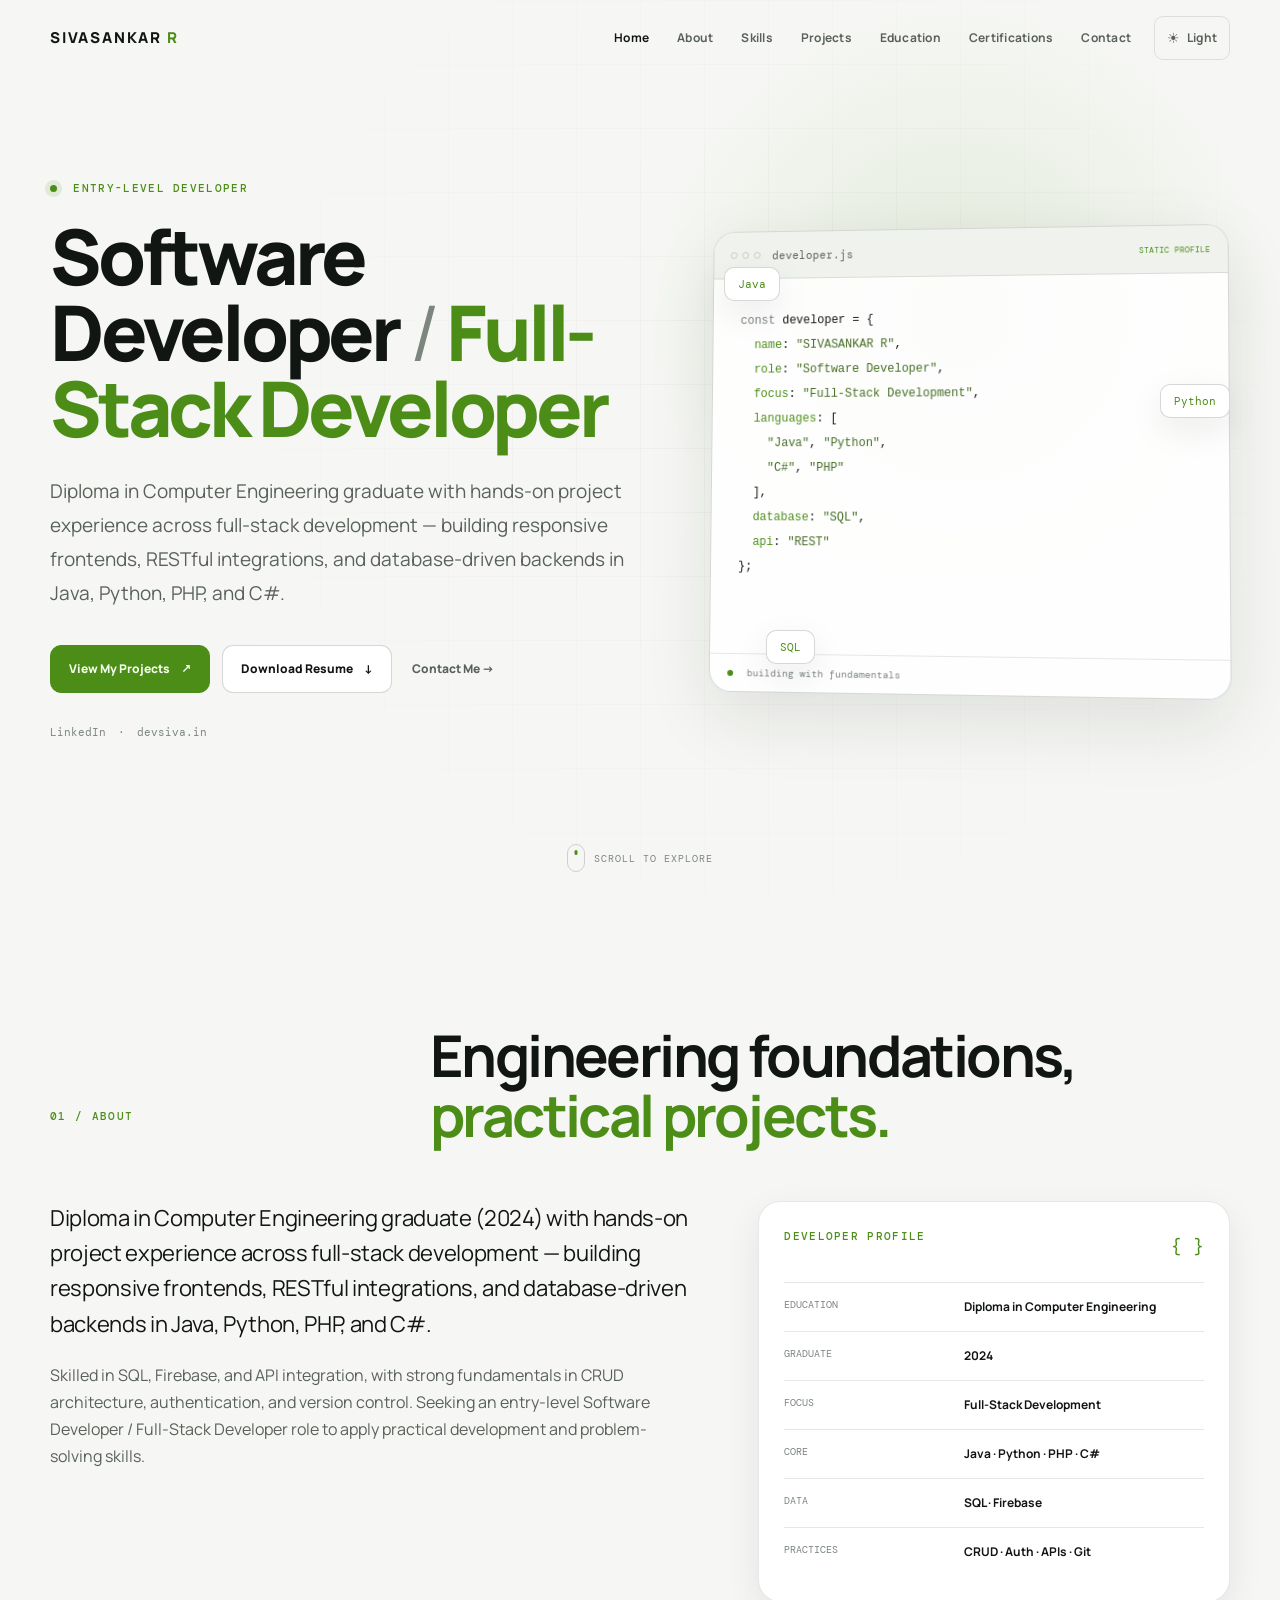
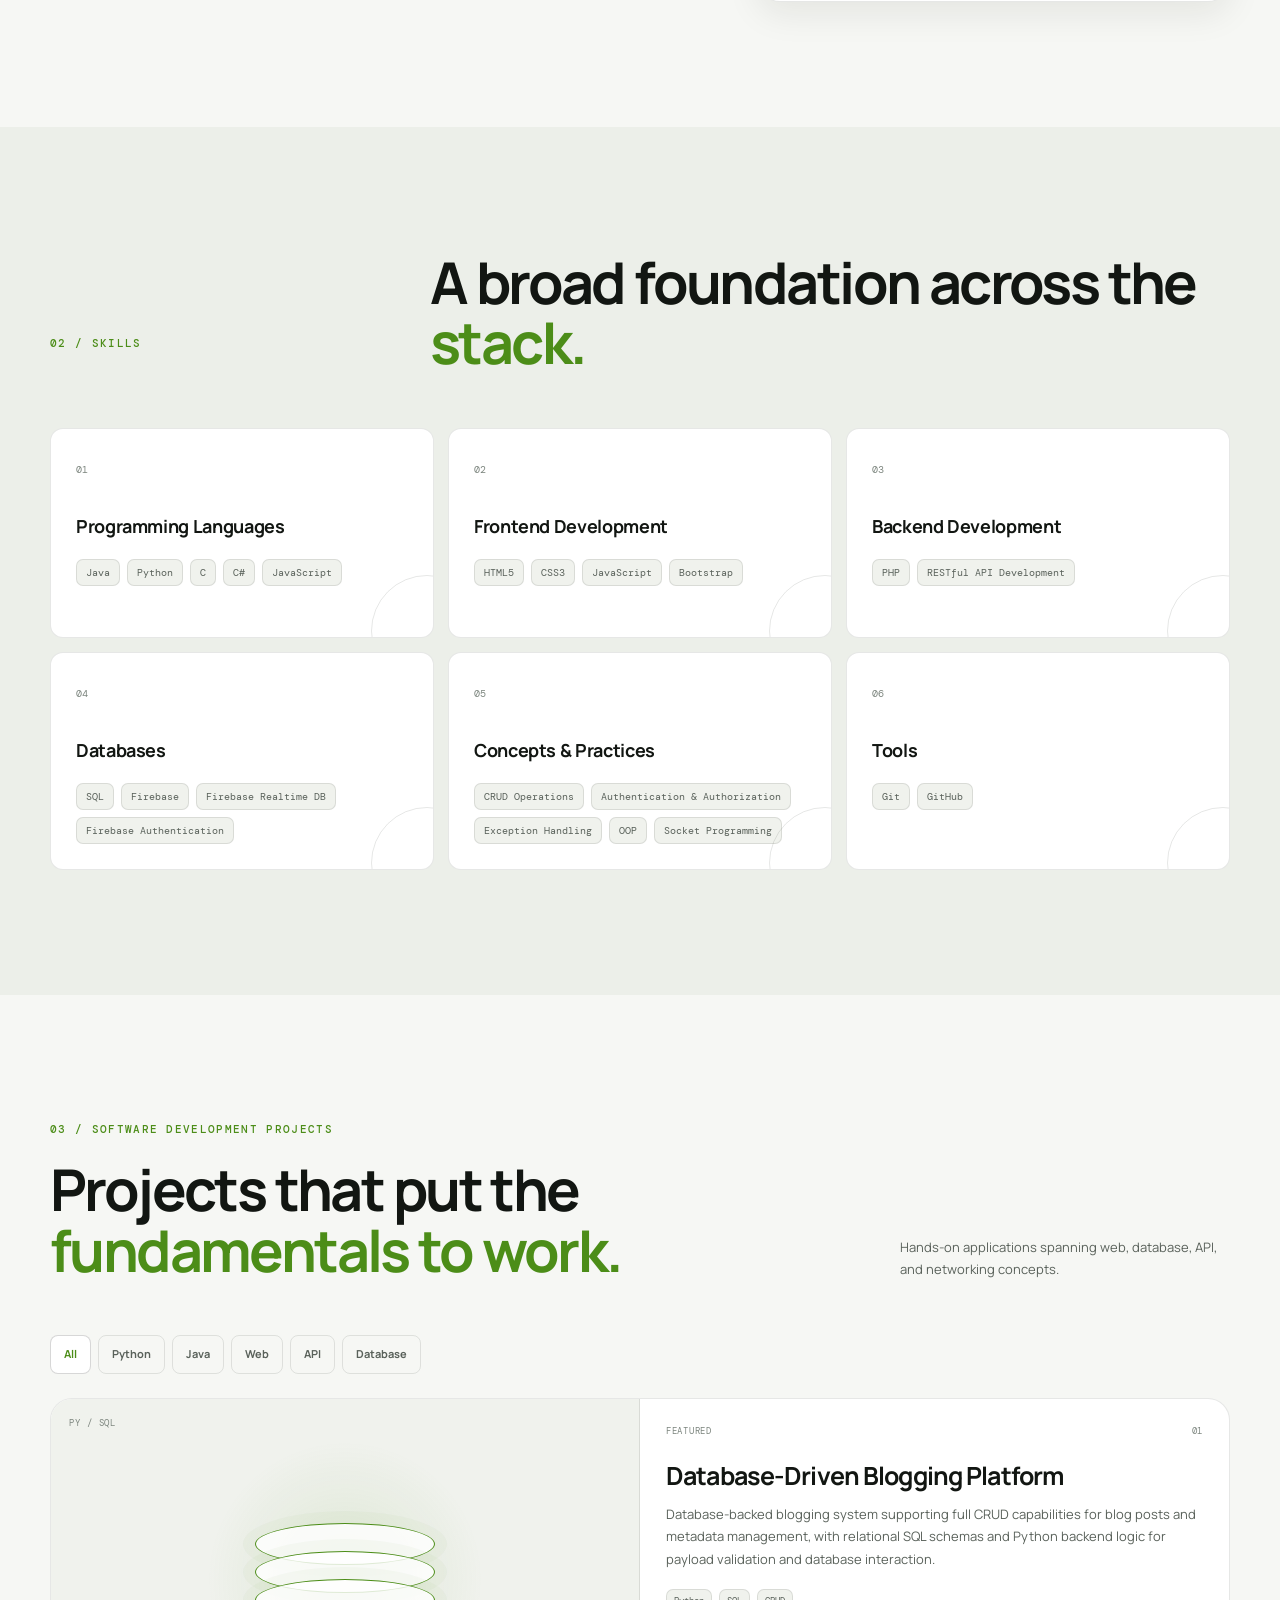
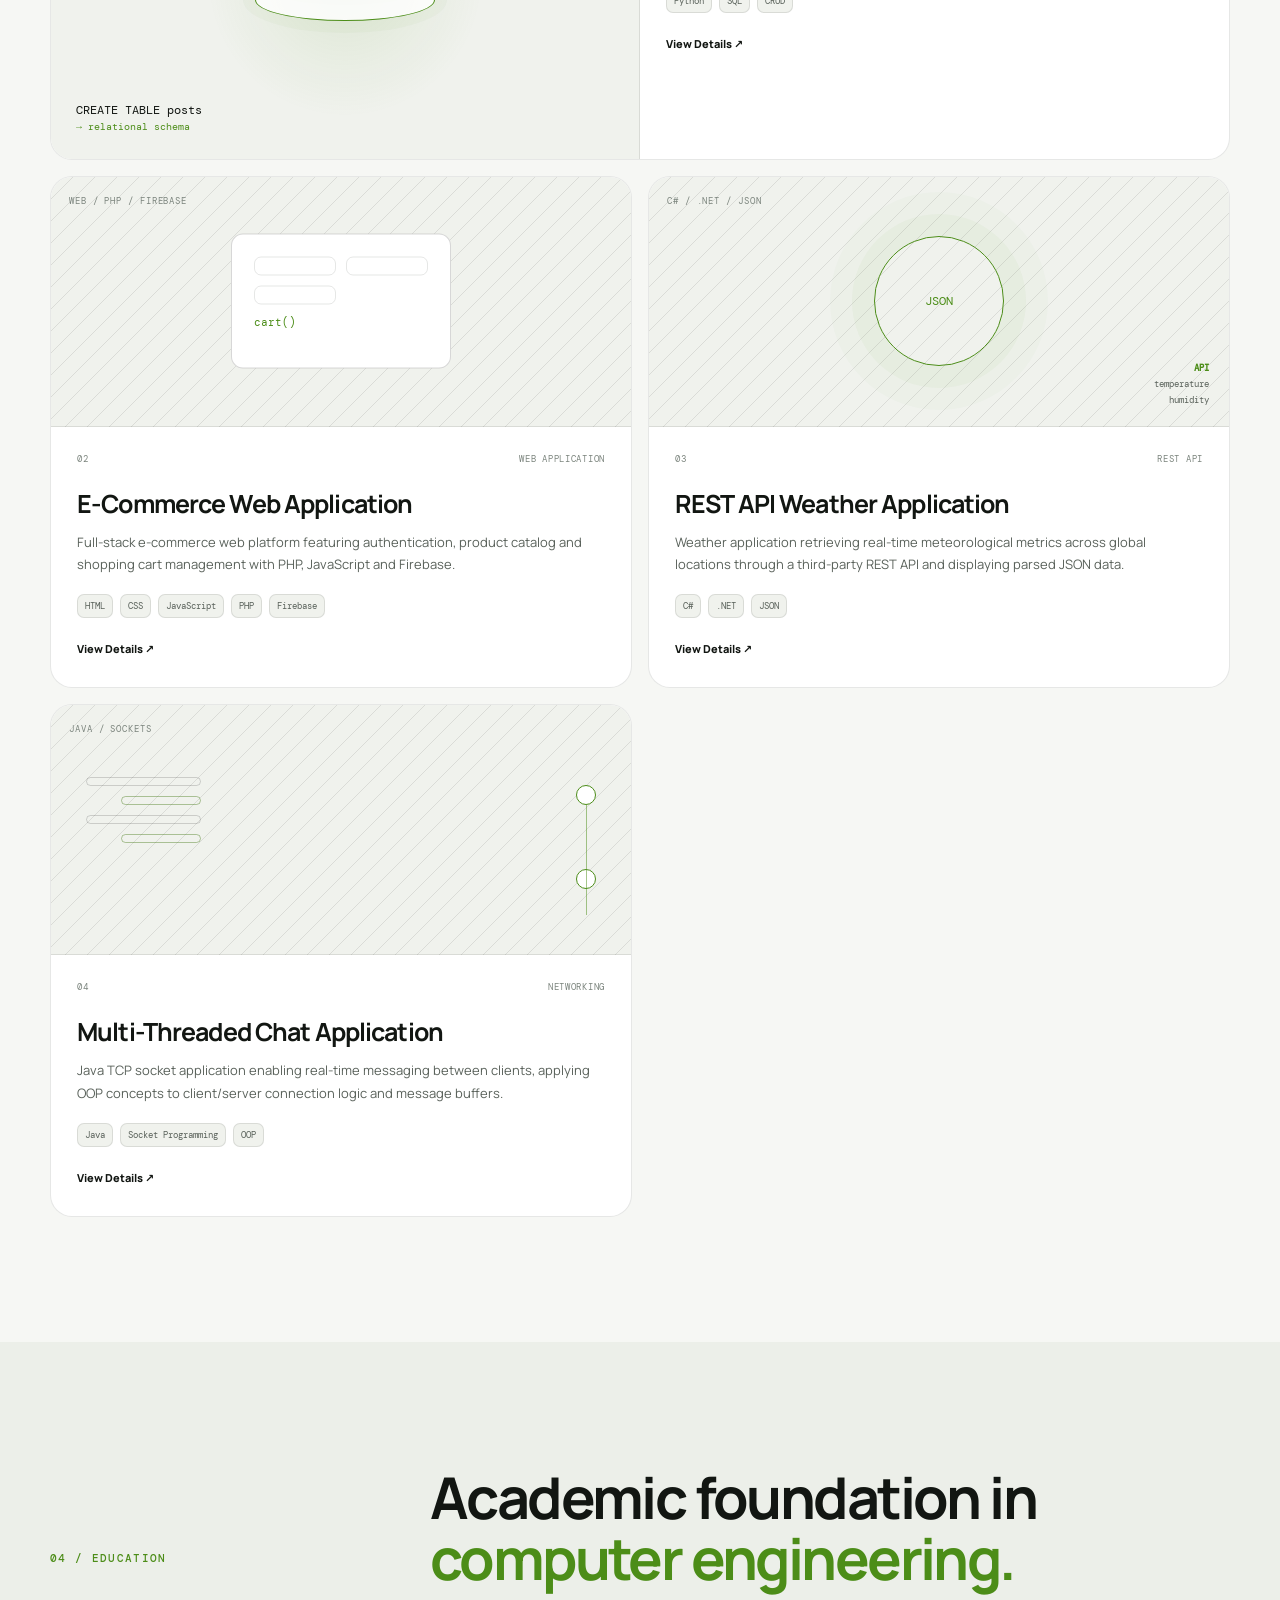
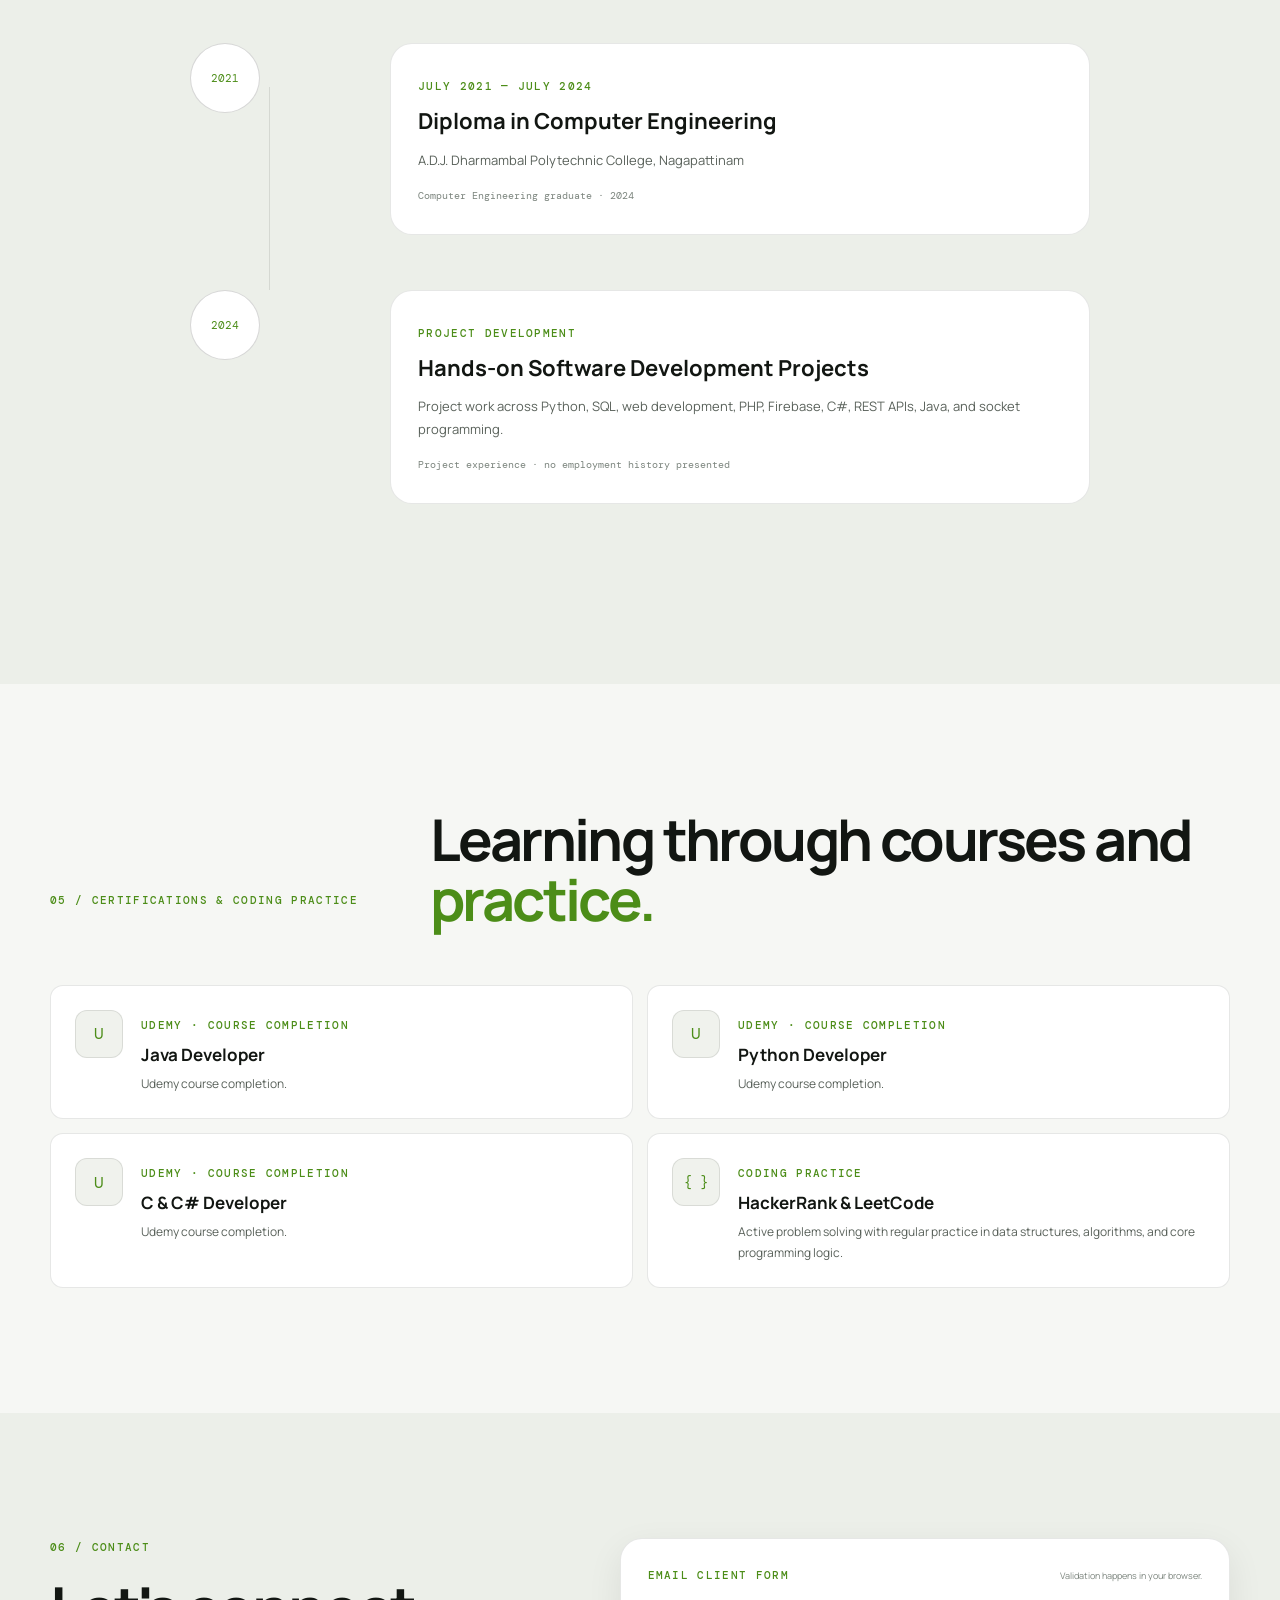
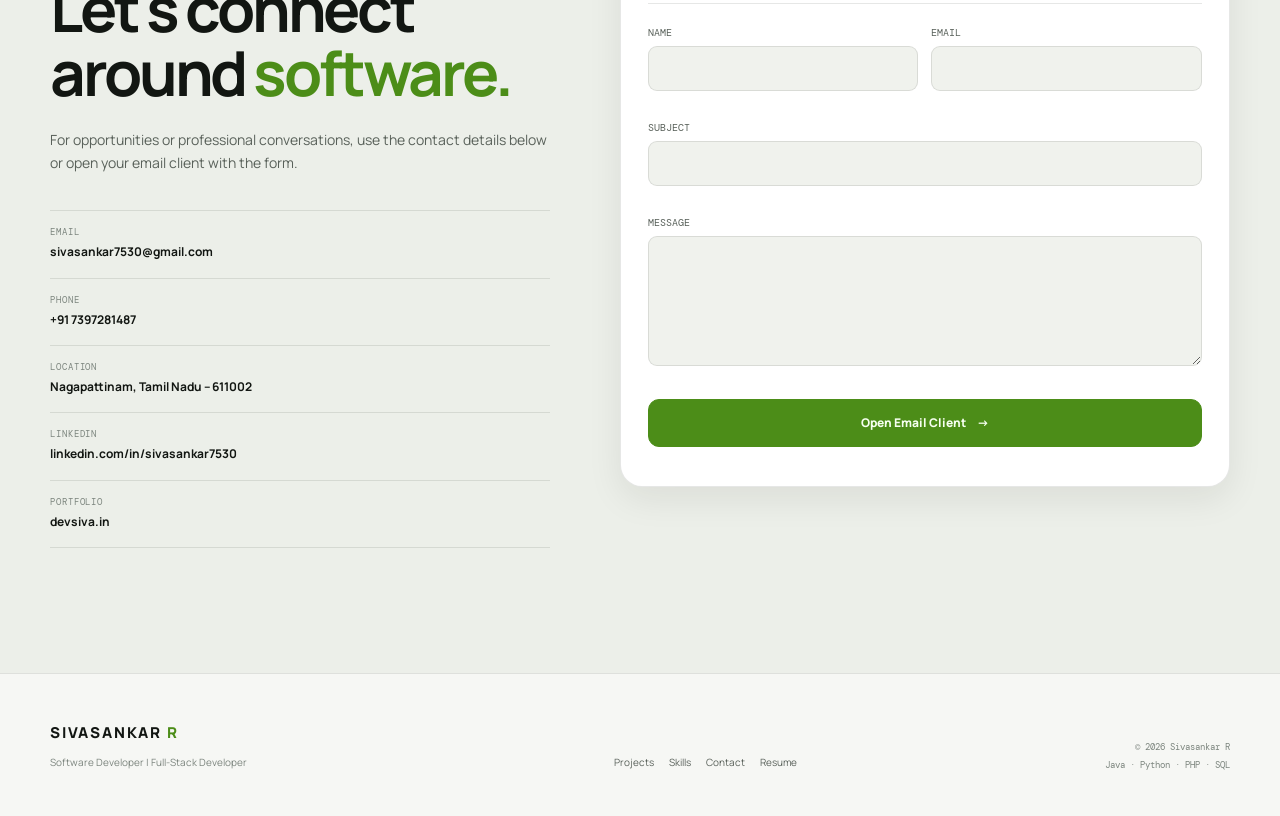
==== commit d6ffa7d8: "Add files via upload" ====
--- a/index.html
+++ b/index.html
@@ -1,300 +1,350 @@
-<!DOCTYPE html>
-<html lang="en">
+<!doctype html>
+<html lang="en" data-theme="dark">
 <head>
-<meta charset="UTF-8">
-<meta name="viewport" content="width=device-width, initial-scale=1.0">
-<title>Sivasankar R — Full-Stack Developer</title>
-<meta name="description" content="Portfolio of Sivasankar R, a full-stack developer skilled in Java, Python, PHP, C# and SQL, building CRUD applications, REST API integrations and database-driven systems.">
-<meta name="keywords" content="Sivasankar R, Full-Stack Developer, Software Developer, Java, Python, PHP, SQL, Firebase">
-<meta property="og:title" content="Sivasankar R — Full-Stack Developer">
-<meta property="og:description" content="Full-stack developer skilled in Java, Python, PHP, C# and SQL — building real, database-driven software projects.">
-<meta property="og:type" content="website">
-<meta property="og:url" content="https://devsiva.in">
-<link rel="icon" type="image/svg+xml" href="assets/icons/favicon.svg">
-<link rel="preconnect" href="https://fonts.googleapis.com">
-<link rel="preconnect" href="https://fonts.gstatic.com" crossorigin>
-<link href="https://fonts.googleapis.com/css2?family=Space+Grotesk:wght@500;600;700&family=Inter:wght@400;500;600&family=JetBrains+Mono:wght@400;500;700&display=swap" rel="stylesheet">
-<link rel="stylesheet" href="assets/css/style.css">
+  <meta charset="utf-8">
+  <meta name="viewport" content="width=device-width, initial-scale=1">
+  <meta name="description" content="Sivasankar R — Software Developer and Full-Stack Developer with hands-on project experience in Java, Python, PHP, SQL, C#, web development, REST APIs, and databases.">
+  <meta name="keywords" content="Sivasankar R, Software Developer, Full-Stack Developer, Java, Python, PHP, SQL, C#, REST APIs, Firebase">
+  <meta name="author" content="Sivasankar R">
+  <meta name="theme-color" content="#0b0e14">
+  <meta property="og:title" content="Sivasankar R | Software Developer | Full-Stack Developer">
+  <meta property="og:description" content="Entry-level Software Developer / Full-Stack Developer with hands-on software development project experience.">
+  <meta property="og:type" content="website">
+  <meta property="og:url" content="https://devsiva.in/">
+  <title>Sivasankar R | Software Developer | Full-Stack Developer</title>
+  <link rel="stylesheet" href="./style.css">
 </head>
 <body>
-<a class="skip-link" href="#main-content">skip to content</a>
-
-<div class="topbar">
-  <div class="brand-mark" aria-hidden="true">SR</div>
-  <button class="hamburger" aria-label="Toggle navigation menu" aria-expanded="false">
-    <span></span>
-  </button>
-</div>
-<div class="overlay"></div>
-
-<div class="layout">
-  <nav class="sidebar" aria-label="Primary">
-    <div class="sidebar-brand">
-      <div class="brand-mark" aria-hidden="true">SR</div>
-      <div class="brand-text">
-        <div class="brand-name">Sivasankar R</div>
-        <div class="brand-role">full-stack developer</div>
-      </div>
+  <a class="skip-link" href="#main">Skip to content</a>
+  <div class="scroll-progress" aria-hidden="true"><span id="scrollProgress"></span></div>
+
+  <header class="site-header" id="siteHeader">
+    <nav class="nav container" aria-label="Primary navigation">
+      <a class="brand" href="#home" aria-label="Sivasankar R home">SIVASANKAR<span> R</span></a>
+      <button class="menu-toggle" type="button" aria-expanded="false" aria-controls="primaryMenu" aria-label="Open menu">
+        <span></span><span></span><span></span>
+      </button>
+      <div class="nav-menu" id="primaryMenu">
+        <a href="#home" class="nav-link active">Home</a>
+        <a href="#about" class="nav-link">About</a>
+        <a href="#skills" class="nav-link">Skills</a>
+        <a href="#projects" class="nav-link">Projects</a>
+        <a href="#education" class="nav-link">Education</a>
+        <a href="#certifications" class="nav-link">Certifications</a>
+        <a href="#contact" class="nav-link">Contact</a>
+        <button class="theme-toggle" type="button" aria-label="Toggle color theme" aria-pressed="true">
+          <span class="theme-icon" aria-hidden="true">☾</span>
+          <span class="theme-label">Dark</span>
+        </button>
+      </div>
+    </nav>
+  </header>
+
+  <main id="main">
+    <section class="hero section" id="home" aria-labelledby="hero-title">
+      <div class="hero-grid"></div>
+      <div class="container hero-inner">
+        <div class="hero-copy reveal">
+          <p class="eyebrow"><span class="status-dot"></span> ENTRY-LEVEL DEVELOPER</p>
+          <h1 id="hero-title">Software Developer<span class="hero-slash"> / </span><span class="accent-text" id="rotatingTitle">Full-Stack Developer</span></h1>
+          <p class="hero-lead">Diploma in Computer Engineering graduate with hands-on project experience across full-stack development — building responsive frontends, RESTful integrations, and database-driven backends in Java, Python, PHP, and C#.</p>
+          <div class="hero-actions">
+            <a class="btn btn-primary" href="#projects">View My Projects <span aria-hidden="true">↗</span></a>
+            <a class="btn btn-secondary" href="resume.pdf" download>Download Resume <span aria-hidden="true">↓</span></a>
+            <a class="text-link" href="#contact">Contact Me <span aria-hidden="true">→</span></a>
+          </div>
+          <div class="social-row" aria-label="Professional links">
+            <a href="https://linkedin.com/in/sivasankar7530" target="_blank" rel="noopener noreferrer">LinkedIn</a>
+            <span aria-hidden="true">·</span>
+            <a href="https://devsiva.in" target="_blank" rel="noopener noreferrer">devsiva.in</a>
+          </div>
+        </div>
+
+        <div class="hero-visual reveal reveal-delay" aria-label="Developer profile visual">
+          <div class="terminal-card">
+            <div class="terminal-top">
+              <div class="window-dots"><i></i><i></i><i></i></div>
+              <span>developer.js</span>
+              <span class="terminal-badge">STATIC PROFILE</span>
+            </div>
+            <pre class="code-window"><code><span class="code-muted">const</span> developer = {
+  <span class="code-key">name</span>: <span class="code-string">"SIVASANKAR R"</span>,
+  <span class="code-key">role</span>: <span class="code-string">"Software Developer"</span>,
+  <span class="code-key">focus</span>: <span class="code-string">"Full-Stack Development"</span>,
+  <span class="code-key">languages</span>: [
+    <span class="code-string">"Java"</span>, <span class="code-string">"Python"</span>,
+    <span class="code-string">"C#"</span>, <span class="code-string">"PHP"</span>
+  ],
+  <span class="code-key">database</span>: <span class="code-string">"SQL"</span>,
+  <span class="code-key">api</span>: <span class="code-string">"REST"</span>
+};</code></pre>
+            <div class="terminal-footer"><span class="terminal-pulse"></span> building with fundamentals</div>
+          </div>
+          <div class="floating-chip chip-one">Java</div>
+          <div class="floating-chip chip-two">Python</div>
+          <div class="floating-chip chip-three">SQL</div>
+        </div>
+      </div>
+      <a class="scroll-cue" href="#about" aria-label="Scroll to About"><span></span> Scroll to explore</a>
+    </section>
+
+    <section class="section" id="about" aria-labelledby="about-title">
+      <div class="container">
+        <div class="section-heading reveal">
+          <p class="eyebrow">01 / ABOUT</p>
+          <h2 id="about-title">Engineering foundations, <span class="accent-text">practical projects.</span></h2>
+        </div>
+        <div class="about-grid">
+          <div class="about-copy reveal">
+            <p class="lead-copy">Diploma in Computer Engineering graduate (2024) with hands-on project experience across full-stack development — building responsive frontends, RESTful integrations, and database-driven backends in Java, Python, PHP, and C#.</p>
+            <p>Skilled in SQL, Firebase, and API integration, with strong fundamentals in CRUD architecture, authentication, and version control. Seeking an entry-level Software Developer / Full-Stack Developer role to apply practical development and problem-solving skills.</p>
+          </div>
+          <aside class="profile-card reveal reveal-delay" aria-label="Developer profile">
+            <div class="profile-card-top">
+              <span class="mini-label">DEVELOPER PROFILE</span>
+              <span class="profile-mark">{ }</span>
+            </div>
+            <div class="profile-line"><span>Education</span><strong>Diploma in Computer Engineering</strong></div>
+            <div class="profile-line"><span>Graduate</span><strong>2024</strong></div>
+            <div class="profile-line"><span>Focus</span><strong>Full-Stack Development</strong></div>
+            <div class="profile-line"><span>Core</span><strong>Java · Python · PHP · C#</strong></div>
+            <div class="profile-line"><span>Data</span><strong>SQL · Firebase</strong></div>
+            <div class="profile-line"><span>Practices</span><strong>CRUD · Auth · APIs · Git</strong></div>
+          </aside>
+        </div>
+      </div>
+    </section>
+
+    <section class="section section-alt" id="skills" aria-labelledby="skills-title">
+      <div class="container">
+        <div class="section-heading reveal">
+          <p class="eyebrow">02 / SKILLS</p>
+          <h2 id="skills-title">A broad foundation across the <span class="accent-text">stack.</span></h2>
+        </div>
+        <div class="skills-grid">
+          <article class="skill-card reveal">
+            <span class="card-index">01</span><h3>Programming Languages</h3>
+            <div class="tag-list"><span>Java</span><span>Python</span><span>C</span><span>C#</span><span>JavaScript</span></div>
+          </article>
+          <article class="skill-card reveal reveal-delay">
+            <span class="card-index">02</span><h3>Frontend Development</h3>
+            <div class="tag-list"><span>HTML5</span><span>CSS3</span><span>JavaScript</span><span>Bootstrap</span></div>
+          </article>
+          <article class="skill-card reveal">
+            <span class="card-index">03</span><h3>Backend Development</h3>
+            <div class="tag-list"><span>PHP</span><span>RESTful API Development</span></div>
+          </article>
+          <article class="skill-card reveal reveal-delay">
+            <span class="card-index">04</span><h3>Databases</h3>
+            <div class="tag-list"><span>SQL</span><span>Firebase</span><span>Firebase Realtime DB</span><span>Firebase Authentication</span></div>
+          </article>
+          <article class="skill-card reveal">
+            <span class="card-index">05</span><h3>Concepts &amp; Practices</h3>
+            <div class="tag-list"><span>CRUD Operations</span><span>Authentication &amp; Authorization</span><span>Exception Handling</span><span>OOP</span><span>Socket Programming</span></div>
+          </article>
+          <article class="skill-card reveal reveal-delay">
+            <span class="card-index">06</span><h3>Tools</h3>
+            <div class="tag-list"><span>Git</span><span>GitHub</span></div>
+          </article>
+        </div>
+      </div>
+    </section>
+
+    <section class="section projects-section" id="projects" aria-labelledby="projects-title">
+      <div class="container">
+        <div class="section-heading projects-heading reveal">
+          <div>
+            <p class="eyebrow">03 / SOFTWARE DEVELOPMENT PROJECTS</p>
+            <h2 id="projects-title">Projects that put the <span class="accent-text">fundamentals to work.</span></h2>
+          </div>
+          <p class="section-note">Hands-on applications spanning web, database, API, and networking concepts.</p>
+        </div>
+
+        <div class="filter-row reveal" role="group" aria-label="Filter projects">
+          <button class="filter-btn active" type="button" data-filter="all">All</button>
+          <button class="filter-btn" type="button" data-filter="Python">Python</button>
+          <button class="filter-btn" type="button" data-filter="Java">Java</button>
+          <button class="filter-btn" type="button" data-filter="Web">Web</button>
+          <button class="filter-btn" type="button" data-filter="API">API</button>
+          <button class="filter-btn" type="button" data-filter="Database">Database</button>
+        </div>
+
+        <div class="projects-grid">
+          <article class="project-card project-featured reveal" data-tags="Python,Database">
+            <div class="project-visual visual-blog">
+              <span class="visual-label">PY / SQL</span>
+              <div class="abstract-db"><span></span><span></span><span></span></div>
+              <div class="visual-code">CREATE TABLE posts<br><small>→ relational schema</small></div>
+            </div>
+            <div class="project-content">
+              <div class="project-meta"><span>FEATURED</span><span>01</span></div>
+              <h3>Database-Driven Blogging Platform</h3>
+              <p>Database-backed blogging system supporting full CRUD capabilities for blog posts and metadata management, with relational SQL schemas and Python backend logic for payload validation and database interaction.</p>
+              <div class="tag-list compact"><span>Python</span><span>SQL</span><span>CRUD</span></div>
+              <button class="project-detail-btn" type="button" data-project="blog">View Details <span aria-hidden="true">↗</span></button>
+            </div>
+          </article>
+
+          <article class="project-card reveal reveal-delay" data-tags="Web,Database">
+            <div class="project-visual visual-shop">
+              <span class="visual-label">WEB / PHP / FIREBASE</span>
+              <div class="shop-ui"><span></span><span></span><span></span><b>cart()</b></div>
+            </div>
+            <div class="project-content">
+              <div class="project-meta"><span>02</span><span>WEB APPLICATION</span></div>
+              <h3>E-Commerce Web Application</h3>
+              <p>Full-stack e-commerce web platform featuring authentication, product catalog and shopping cart management with PHP, JavaScript and Firebase.</p>
+              <div class="tag-list compact"><span>HTML</span><span>CSS</span><span>JavaScript</span><span>PHP</span><span>Firebase</span></div>
+              <button class="project-detail-btn" type="button" data-project="shop">View Details <span aria-hidden="true">↗</span></button>
+            </div>
+          </article>
+
+          <article class="project-card reveal" data-tags="API">
+            <div class="project-visual visual-weather">
+              <span class="visual-label">C# / .NET / JSON</span>
+              <div class="weather-ring"><span>JSON</span></div>
+              <div class="weather-data"><b>API</b><span>temperature</span><span>humidity</span></div>
+            </div>
+            <div class="project-content">
+              <div class="project-meta"><span>03</span><span>REST API</span></div>
+              <h3>REST API Weather Application</h3>
+              <p>Weather application retrieving real-time meteorological metrics across global locations through a third-party REST API and displaying parsed JSON data.</p>
+              <div class="tag-list compact"><span>C#</span><span>.NET</span><span>JSON</span></div>
+              <button class="project-detail-btn" type="button" data-project="weather">View Details <span aria-hidden="true">↗</span></button>
+            </div>
+          </article>
+
+          <article class="project-card reveal reveal-delay" data-tags="Java">
+            <div class="project-visual visual-chat">
+              <span class="visual-label">JAVA / SOCKETS</span>
+              <div class="chat-lines"><i></i><i></i><i></i><i></i></div>
+              <div class="socket-node node-a"></div><div class="socket-node node-b"></div><div class="socket-line"></div>
+            </div>
+            <div class="project-content">
+              <div class="project-meta"><span>04</span><span>NETWORKING</span></div>
+              <h3>Multi-Threaded Chat Application</h3>
+              <p>Java TCP socket application enabling real-time messaging between clients, applying OOP concepts to client/server connection logic and message buffers.</p>
+              <div class="tag-list compact"><span>Java</span><span>Socket Programming</span><span>OOP</span></div>
+              <button class="project-detail-btn" type="button" data-project="chat">View Details <span aria-hidden="true">↗</span></button>
+            </div>
+          </article>
+        </div>
+      </div>
+    </section>
+
+    <section class="section section-alt" id="education" aria-labelledby="education-title">
+      <div class="container">
+        <div class="section-heading reveal">
+          <p class="eyebrow">04 / EDUCATION</p>
+          <h2 id="education-title">Academic foundation in <span class="accent-text">computer engineering.</span></h2>
+        </div>
+        <div class="timeline">
+          <div class="timeline-item reveal">
+            <div class="timeline-marker">2021</div>
+            <div class="timeline-content">
+              <span class="mini-label">JULY 2021 — JULY 2024</span>
+              <h3>Diploma in Computer Engineering</h3>
+              <p>A.D.J. Dharmambal Polytechnic College, Nagapattinam</p>
+              <span class="timeline-note">Computer Engineering graduate · 2024</span>
+            </div>
+          </div>
+          <div class="timeline-item reveal reveal-delay">
+            <div class="timeline-marker">2024</div>
+            <div class="timeline-content">
+              <span class="mini-label">PROJECT DEVELOPMENT</span>
+              <h3>Hands-on Software Development Projects</h3>
+              <p>Project work across Python, SQL, web development, PHP, Firebase, C#, REST APIs, Java, and socket programming.</p>
+              <span class="timeline-note">Project experience · no employment history presented</span>
+            </div>
+          </div>
+        </div>
+      </div>
+    </section>
+
+    <section class="section" id="certifications" aria-labelledby="certifications-title">
+      <div class="container">
+        <div class="section-heading reveal">
+          <p class="eyebrow">05 / CERTIFICATIONS &amp; CODING PRACTICE</p>
+          <h2 id="certifications-title">Learning through courses and <span class="accent-text">practice.</span></h2>
+        </div>
+        <div class="cert-grid">
+          <article class="cert-card reveal">
+            <div class="cert-logo">U</div>
+            <div><span class="mini-label">UDEMY · COURSE COMPLETION</span><h3>Java Developer</h3><p>Udemy course completion.</p></div>
+          </article>
+          <article class="cert-card reveal reveal-delay">
+            <div class="cert-logo">U</div>
+            <div><span class="mini-label">UDEMY · COURSE COMPLETION</span><h3>Python Developer</h3><p>Udemy course completion.</p></div>
+          </article>
+          <article class="cert-card reveal">
+            <div class="cert-logo">U</div>
+            <div><span class="mini-label">UDEMY · COURSE COMPLETION</span><h3>C &amp; C# Developer</h3><p>Udemy course completion.</p></div>
+          </article>
+          <article class="cert-card practice-card reveal reveal-delay">
+            <div class="practice-icon">{ }</div>
+            <div><span class="mini-label">CODING PRACTICE</span><h3>HackerRank &amp; LeetCode</h3><p>Active problem solving with regular practice in data structures, algorithms, and core programming logic.</p></div>
+          </article>
+        </div>
+      </div>
+    </section>
+
+    <section class="section contact-section section-alt" id="contact" aria-labelledby="contact-title">
+      <div class="container">
+        <div class="contact-grid">
+          <div class="contact-copy reveal">
+            <p class="eyebrow">06 / CONTACT</p>
+            <h2 id="contact-title">Let's connect around <span class="accent-text">software.</span></h2>
+            <p>For opportunities or professional conversations, use the contact details below or open your email client with the form.</p>
+            <div class="contact-details">
+              <a href="mailto:sivasankar7530@gmail.com"><span>Email</span><strong>sivasankar7530@gmail.com</strong></a>
+              <a href="tel:+917397281487"><span>Phone</span><strong>+91 7397281487</strong></a>
+              <div><span>Location</span><strong>Nagapattinam, Tamil Nadu – 611002</strong></div>
+              <a href="https://linkedin.com/in/sivasankar7530" target="_blank" rel="noopener noreferrer"><span>LinkedIn</span><strong>linkedin.com/in/sivasankar7530</strong></a>
+              <a href="https://devsiva.in" target="_blank" rel="noopener noreferrer"><span>Portfolio</span><strong>devsiva.in</strong></a>
+            </div>
+          </div>
+
+          <form class="contact-form reveal reveal-delay" id="contactForm" novalidate>
+            <div class="form-intro"><span>EMAIL CLIENT FORM</span><small>Validation happens in your browser.</small></div>
+            <div class="form-grid">
+              <label>Name<input id="name" name="name" type="text" autocomplete="name" required><small class="field-error" data-error-for="name"></small></label>
+              <label>Email<input id="email" name="email" type="email" autocomplete="email" required><small class="field-error" data-error-for="email"></small></label>
+            </div>
+            <label>Subject<input id="subject" name="subject" type="text" required><small class="field-error" data-error-for="subject"></small></label>
+            <label>Message<textarea id="message" name="message" rows="6" minlength="10" required></textarea><small class="field-error" data-error-for="message"></small></label>
+            <button class="btn btn-primary form-submit" type="submit">Open Email Client <span aria-hidden="true">→</span></button>
+            <div class="form-success" id="formSuccess" role="status" aria-live="polite"></div>
+          </form>
+        </div>
+      </div>
+    </section>
+  </main>
+
+  <footer class="site-footer">
+    <div class="container footer-inner">
+      <div><a class="brand" href="#home">SIVASANKAR<span> R</span></a><p>Software Developer | Full-Stack Developer</p></div>
+      <div class="footer-links"><a href="#projects">Projects</a><a href="#skills">Skills</a><a href="#contact">Contact</a><a href="./assets/resume.pdf" download>Resume</a></div>
+      <div class="footer-meta"><span>© 2026 Sivasankar R</span><span>Java · Python · PHP · SQL</span></div>
     </div>
-
-    <ul class="file-tree">
-      <li><a href="#home">index.html</a></li>
-      <li><a href="#about">about.md</a></li>
-      <li><a href="#skills">skills.json</a></li>
-      <li><a href="#projects">projects/</a></li>
-      <li><a href="#education">education.md</a></li>
-      <li><a href="#contact">contact.sh</a></li>
-    </ul>
-
-    <div class="sidebar-foot">
-      <button class="theme-toggle" data-theme-toggle>
-        <svg viewBox="0 0 24 24" fill="none" stroke="currentColor" stroke-width="2"><circle cx="12" cy="12" r="4"/><path d="M12 2v2M12 20v2M4.9 4.9l1.4 1.4M17.7 17.7l1.4 1.4M2 12h2M20 12h2M4.9 19.1l1.4-1.4M17.7 6.3l1.4-1.4"/></svg>
-        <span data-theme-label>dark mode</span>
-      </button>
-      <div class="sidebar-socials">
-        <a href="https://linkedin.com/in/sivasankar7530" target="_blank" rel="noopener" aria-label="LinkedIn">
-          <svg viewBox="0 0 24 24" fill="currentColor"><path d="M4.98 3.5a2.5 2.5 0 11-.02 5.001A2.5 2.5 0 014.98 3.5zM3 9h4v12H3zM9 9h3.8v1.7h.05c.53-.98 1.82-2 3.75-2 4 0 4.75 2.5 4.75 5.8V21h-4v-5.8c0-1.4-.03-3.2-2-3.2-2 0-2.3 1.5-2.3 3.1V21H9z"/></svg>
-        </a>
-        <a href="mailto:sivasankar7530@gmail.com" aria-label="Email">
-          <svg viewBox="0 0 24 24" fill="none" stroke="currentColor" stroke-width="2"><rect x="3" y="5" width="18" height="14" rx="2"/><path d="M3 7l9 6 9-6"/></svg>
-        </a>
-      </div>
-    </div>
-  </nav>
-
-  <main id="main-content">
-
-    <!-- HERO -->
-    <section id="home" class="hero container">
-      <div>
-        <div class="hero-prompt"><span class="accent">~/portfolio</span> $ whoami</div>
-        <h1>Sivasankar R</h1>
-        <div class="role">Software Developer · Full-Stack Developer</div>
-        <p class="lede">Diploma in Computer Engineering graduate with hands-on project experience across full-stack development — building responsive frontends, RESTful integrations, and database-driven backends in Java, Python, PHP and C#.</p>
-        <p class="hero-facts">4 shipped projects since graduating in 2024. Based in Nagapattinam, Tamil Nadu.</p>
-        <div class="cta-row">
-          <a href="#projects" class="btn btn-primary">View projects</a>
-          <a href="assets/resume/Sivasankar-R-Resume.pdf" class="btn btn-outline" download>Download resume</a>
-          <a href="mailto:sivasankar7530@gmail.com" class="btn btn-outline">Email me</a>
-        </div>
-      </div>
-      <div class="terminal" aria-hidden="true">
-        <div class="terminal-bar">
-          <span class="terminal-dot red"></span>
-          <span class="terminal-dot yellow"></span>
-          <span class="terminal-dot green"></span>
-          <span class="terminal-title">Sivasankar@portfolio — zsh</span>
-        </div>
-        <div class="terminal-body"></div>
-      </div>
-    </section>
-
-    <!-- ABOUT -->
-    <section id="about" class="container">
-      <div class="section-head">
-        <div class="section-tag">about.md</div>
-        <h2>About</h2>
-      </div>
-      <div class="about-grid">
-        <p>I'm a recent Diploma in Computer Engineering graduate focused on full-stack software development. My project work spans building responsive user interfaces, RESTful architectures, backend APIs, and integrated database systems.</p>
-        <p>I work primarily in Java, Python, JavaScript and SQL, with additional experience in PHP, C#, and Firebase — using whichever stack fits the problem rather than sticking to one framework. I'm comfortable across the stack: from structuring a relational database schema to building the interface that sits on top of it.</p>
-        <p>I'm currently looking for an entry-level Software Developer or Full-Stack Developer role where I can keep building real, working software and grow alongside an engineering team.</p>
-      </div>
-    </section>
-
-    <!-- SKILLS -->
-    <section id="skills" class="container">
-      <div class="section-head">
-        <div class="section-tag">skills.json</div>
-        <h2>Technical skills</h2>
-      </div>
-      <div class="skills-grid">
-        <div class="skill-group">
-          <h3>languages</h3>
-          <div class="tag-row">
-            <span class="tag">Java</span><span class="tag">Python</span><span class="tag">C</span><span class="tag">C#</span><span class="tag">JavaScript</span>
-          </div>
-        </div>
-        <div class="skill-group">
-          <h3>frontend</h3>
-          <div class="tag-row">
-            <span class="tag">HTML5</span><span class="tag">CSS3</span><span class="tag">JavaScript</span><span class="tag">Bootstrap</span>
-          </div>
-        </div>
-        <div class="skill-group">
-          <h3>backend</h3>
-          <div class="tag-row">
-            <span class="tag">PHP</span><span class="tag">RESTful APIs</span>
-          </div>
-        </div>
-        <div class="skill-group">
-          <h3>databases</h3>
-          <div class="tag-row">
-            <span class="tag">SQL</span><span class="tag">Firebase</span>
-          </div>
-        </div>
-        <div class="skill-group">
-          <h3>practices</h3>
-          <div class="tag-row">
-            <span class="tag">CRUD Operations</span><span class="tag">Authentication</span><span class="tag">Exception Handling</span><span class="tag">OOP</span><span class="tag">Socket Programming</span>
-          </div>
-        </div>
-        <div class="skill-group">
-          <h3>tools</h3>
-          <div class="tag-row">
-            <span class="tag">Git</span><span class="tag">GitHub</span>
-          </div>
-        </div>
-      </div>
-    </section>
-
-    <!-- PROJECTS -->
-    <section id="projects" class="container">
-      <div class="section-head">
-        <div class="section-tag">projects/</div>
-        <h2>Software development projects</h2>
-      </div>
-      <div class="project-list">
-
-        <article class="project-card">
-          <h3>Database-Driven Blogging Platform</h3>
-          <div class="stack">Python · SQL</div>
-          <p>A database-backed blogging system supporting full CRUD capabilities for blog posts and metadata management.</p>
-          <ul>
-            <li>Relational database schema in SQL for posts, timestamps and metadata</li>
-            <li>Backend validation logic written in Python</li>
-          </ul>
-          <button class="btn btn-outline btn-sm" data-project="blogging-platform">View details</button>
-        </article>
-
-        <article class="project-card">
-          <h3>E-Commerce Web Application</h3>
-          <div class="stack">HTML · CSS · JavaScript · PHP · Firebase</div>
-          <p>A full-stack e-commerce platform with user authentication, a product catalog, and shopping cart management.</p>
-          <ul>
-            <li>Firebase Authentication for registration and session handling</li>
-            <li>PHP backend for product data and transaction persistence</li>
-          </ul>
-          <button class="btn btn-outline btn-sm" data-project="ecommerce-app">View details</button>
-        </article>
-
-        <article class="project-card">
-          <h3>REST API Weather Application</h3>
-          <div class="stack">C# · .NET · JSON</div>
-          <p>Retrieves real-time meteorological metrics for locations worldwide via a third-party REST API.</p>
-          <ul>
-            <li>Parses structured JSON API responses</li>
-            <li>Handles invalid input and failed network calls gracefully</li>
-          </ul>
-          <button class="btn btn-outline btn-sm" data-project="weather-app">View details</button>
-        </article>
-
-        <article class="project-card">
-          <h3>Multi-Threaded Chat Application</h3>
-          <div class="stack">Java · Socket Programming</div>
-          <p>A network chat application using Java TCP sockets for real-time messaging between clients.</p>
-          <ul>
-            <li>TCP socket programming for concurrent client connections</li>
-            <li>OOP design isolating client/server connection logic</li>
-          </ul>
-          <button class="btn btn-outline btn-sm" data-project="chat-app">View details</button>
-        </article>
-
-      </div>
-    </section>
-
-    <!-- EDUCATION -->
-    <section id="education" class="container">
-      <div class="section-head">
-        <div class="section-tag">education.md</div>
-        <h2>Education & certifications</h2>
-      </div>
-
-      <div class="edu-entry">
-        <h3>Diploma in Computer Engineering</h3>
-        <div class="edu-meta">A.D.J. Dharmambal Polytechnic College, Nagapattinam · July 2021 – July 2024</div>
-      </div>
-
-      <ul class="cert-list">
-        <li>Udemy — Java Developer (course completion)</li>
-        <li>Udemy — Python Developer (course completion)</li>
-        <li>Udemy — C & C# Developer (course completion)</li>
-        <li>Active problem solver on HackerRank and LeetCode</li>
-      </ul>
-    </section>
-
-    <!-- CONTACT -->
-    <section id="contact" class="container">
-      <div class="section-head">
-        <div class="section-tag">contact.sh</div>
-        <h2>Get in touch</h2>
-      </div>
-      <div class="contact-grid">
-        <div>
-          <div class="contact-info-item">
-            <svg viewBox="0 0 24 24" fill="none" stroke="currentColor" stroke-width="2"><rect x="3" y="5" width="18" height="14" rx="2"/><path d="M3 7l9 6 9-6"/></svg>
-            <span>sivasankar7530@gmail.com</span>
-            <button class="copy-btn" data-copy="sivasankar7530@gmail.com">copy</button>
-          </div>
-          <div class="contact-info-item">
-            <svg viewBox="0 0 24 24" fill="currentColor"><path d="M4.98 3.5a2.5 2.5 0 11-.02 5.001A2.5 2.5 0 014.98 3.5zM3 9h4v12H3zM9 9h3.8v1.7h.05c.53-.98 1.82-2 3.75-2 4 0 4.75 2.5 4.75 5.8V21h-4v-5.8c0-1.4-.03-3.2-2-3.2-2 0-2.3 1.5-2.3 3.1V21H9z"/></svg>
-            <a href="https://linkedin.com/in/sivasankar7530" target="_blank" rel="noopener">linkedin.com/in/sivasankar7530</a>
-          </div>
-          <div class="contact-info-item">
-            <svg viewBox="0 0 24 24" fill="none" stroke="currentColor" stroke-width="2"><path d="M21 10c0 6-9 12-9 12s-9-6-9-12a9 9 0 0118 0z"/><circle cx="12" cy="10" r="3"/></svg>
-            <span>Nagapattinam, Tamil Nadu</span>
-          </div>
-        </div>
-        <div>
-          <form id="contact-form">
-            <div class="field">
-              <label for="cf-name">Name</label>
-              <input id="cf-name" name="name" type="text" required>
-            </div>
-            <div class="field">
-              <label for="cf-email">Email</label>
-              <input id="cf-email" name="email" type="email" required>
-            </div>
-            <div class="field">
-              <label for="cf-subject">Subject</label>
-              <input id="cf-subject" name="subject" type="text">
-            </div>
-            <div class="field">
-              <label for="cf-message">Message</label>
-              <textarea id="cf-message" name="message" required></textarea>
-            </div>
-            <button type="submit" class="btn btn-primary">Send message</button>
-            <div class="form-note">Opens your email client — this site is static and has no backend. See README.md to connect Formspree or EmailJS instead.</div>
-          </form>
-        </div>
-      </div>
-    </section>
-
-  </main>
-</div>
-
-<button class="back-to-top" aria-label="Back to top">
-  <svg viewBox="0 0 24 24" fill="none" stroke="currentColor" stroke-width="2"><path d="M12 19V5M5 12l7-7 7 7"/></svg>
-</button>
-
-<div class="modal-overlay" aria-hidden="true">
-  <div class="modal" role="dialog" aria-modal="true" aria-label="Project details"></div>
-</div>
-
-<footer>
-  <div class="container footer-inner">
-    <p class="footer-tag">Sivasankar R — full-stack developer building real, working software projects.</p>
-    <div class="footer-links">
-      <a href="https://linkedin.com/in/sivasankar7530" target="_blank" rel="noopener">LinkedIn</a>
-      <a href="mailto:sivasankar7530@gmail.com">Email</a>
-      <a href="#home">Back to top</a>
+  </footer>
+
+  <button class="back-to-top" id="backToTop" type="button" aria-label="Back to top">↑</button>
+
+  <div class="modal-backdrop" id="projectModal" hidden>
+    <div class="modal" role="dialog" aria-modal="true" aria-labelledby="modalTitle" tabindex="-1">
+      <button class="modal-close" type="button" aria-label="Close project details">×</button>
+      <div class="modal-number" id="modalNumber"></div>
+      <p class="eyebrow" id="modalEyebrow">PROJECT DETAILS</p>
+      <h2 id="modalTitle"></h2>
+      <p class="modal-description" id="modalDescription"></p>
+      <div class="modal-columns">
+        <div><span class="mini-label">TECHNOLOGIES</span><div class="tag-list" id="modalTech"></div></div>
+        <div><span class="mini-label">KEY FUNCTIONALITY</span><ul id="modalFeatures"></ul></div>
+      </div>
+      <div class="modal-footer"><span>Source: resume project description</span></div>
     </div>
   </div>
-  <div class="container" style="margin-top:20px;">
-    <p style="font-size:12.5px;color:var(--ink-faint);">© 2026 Sivasankar R. All rights reserved.</p>
-  </div>
-</footer>
-
-<script src="assets/js/script.js"></script>
+
+  <script src="./script.js" defer></script>
 </body>
 </html>
--- a/style.css
+++ b/style.css
@@ -0,0 +1,342 @@
+@import url('https://fonts.googleapis.com/css2?family=DM+Mono:wght@400;500&family=Manrope:wght@400;500;600;700;800&display=swap');
+
+:root {
+  --bg: #080a0f;
+  --bg-alt: #0d1017;
+  --surface: #11151d;
+  --surface-2: #151a23;
+  --text: #f1f3f5;
+  --muted: #9ba4b2;
+  --faint: #626b78;
+  --line: rgba(255,255,255,.09);
+  --line-strong: rgba(255,255,255,.16);
+  --accent: #a9e66f;
+  --accent-2: #d5ffab;
+  --accent-ink: #10150b;
+  --shadow: 0 24px 70px rgba(0,0,0,.30);
+  --shadow-soft: 0 12px 35px rgba(0,0,0,.18);
+  --radius: 22px;
+  --radius-sm: 13px;
+  --max: 1180px;
+  --nav-h: 76px;
+}
+
+html[data-theme="light"] {
+  --bg: #f6f7f4;
+  --bg-alt: #ecefe9;
+  --surface: #ffffff;
+  --surface-2: #f0f2ed;
+  --text: #121612;
+  --muted: #59615a;
+  --faint: #7c857e;
+  --line: rgba(18,22,18,.10);
+  --line-strong: rgba(18,22,18,.17);
+  --accent: #4c8d18;
+  --accent-2: #2e6910;
+  --accent-ink: #f6fff0;
+  --shadow: 0 24px 70px rgba(20,30,18,.10);
+  --shadow-soft: 0 12px 35px rgba(20,30,18,.08);
+}
+
+* { box-sizing: border-box; }
+html { scroll-behavior: smooth; scroll-padding-top: 90px; }
+body {
+  margin: 0;
+  font-family: "Manrope", system-ui, sans-serif;
+  background: var(--bg);
+  color: var(--text);
+  line-height: 1.7;
+  overflow-x: hidden;
+  transition: background .35s ease, color .35s ease;
+}
+body.modal-open { overflow: hidden; }
+a { color: inherit; text-decoration: none; }
+button, input, textarea { font: inherit; }
+button { color: inherit; }
+::selection { background: var(--accent); color: var(--accent-ink); }
+.container { width: min(calc(100% - 40px), var(--max)); margin-inline: auto; }
+.section { padding: 125px 0; position: relative; }
+.section-alt { background: var(--bg-alt); }
+.skip-link {
+  position: fixed; left: 16px; top: -100px; z-index: 1000;
+  background: var(--accent); color: var(--accent-ink); padding: 10px 15px; border-radius: 8px;
+}
+.skip-link:focus { top: 16px; }
+.scroll-progress { position: fixed; inset: 0 0 auto; height: 3px; z-index: 100; pointer-events: none; }
+.scroll-progress span { display: block; height: 100%; width: 0; background: var(--accent); transform-origin: left; }
+
+.site-header {
+  position: fixed; top: 0; left: 0; width: 100%; z-index: 90;
+  border-bottom: 1px solid transparent;
+  transition: background .3s ease, border-color .3s ease, backdrop-filter .3s ease;
+}
+.site-header.scrolled { background: color-mix(in srgb, var(--bg) 82%, transparent); border-color: var(--line); backdrop-filter: blur(18px); }
+.nav { min-height: var(--nav-h); display: flex; align-items: center; justify-content: space-between; gap: 30px; }
+.brand { font-size: 15px; font-weight: 800; letter-spacing: .12em; }
+.brand span { color: var(--accent); }
+.nav-menu { display: flex; align-items: center; gap: 4px; }
+.nav-link, .theme-toggle {
+  border: 0; background: transparent; padding: 9px 12px; border-radius: 9px;
+  color: var(--muted); font-size: 12px; font-weight: 700; letter-spacing: .02em; cursor: pointer;
+}
+.nav-link:hover, .nav-link:focus-visible { color: var(--text); background: var(--surface-2); }
+.nav-link.active { color: var(--text); }
+.theme-toggle { display: inline-flex; align-items: center; gap: 7px; margin-left: 7px; border: 1px solid var(--line); }
+.theme-toggle:hover { border-color: var(--line-strong); color: var(--text); }
+.theme-icon { font-size: 14px; }
+.menu-toggle { display: none; border: 1px solid var(--line); background: var(--surface); width: 44px; height: 42px; border-radius: 10px; padding: 9px; cursor: pointer; }
+.menu-toggle span { display: block; height: 2px; background: var(--text); margin: 5px 0; transition: transform .25s ease, opacity .25s ease; }
+
+.hero {
+  min-height: 100svh; padding-top: calc(var(--nav-h) + 70px); display: flex; align-items: center; overflow: hidden;
+  background:
+    radial-gradient(circle at 75% 35%, color-mix(in srgb, var(--accent) 12%, transparent), transparent 28%),
+    var(--bg);
+}
+.hero-grid {
+  position: absolute; inset: 0; opacity: .34; pointer-events: none;
+  background-image: linear-gradient(var(--line) 1px, transparent 1px), linear-gradient(90deg, var(--line) 1px, transparent 1px);
+  background-size: 64px 64px;
+  mask-image: radial-gradient(circle at 60% 45%, black 0%, transparent 68%);
+}
+.hero-inner { display: grid; grid-template-columns: 1.05fr .95fr; align-items: center; gap: 70px; position: relative; z-index: 2; }
+.eyebrow, .mini-label, .form-intro span {
+  margin: 0 0 20px; color: var(--accent); font-family: "DM Mono", monospace; font-size: 11px; font-weight: 500; letter-spacing: .12em; text-transform: uppercase;
+}
+.status-dot { display: inline-block; width: 7px; height: 7px; border-radius: 50%; background: var(--accent); margin-right: 8px; box-shadow: 0 0 0 5px color-mix(in srgb, var(--accent) 12%, transparent); }
+.hero h1 { margin: 0; max-width: 780px; font-size: clamp(48px, 6vw, 84px); line-height: .99; letter-spacing: -.055em; font-weight: 800; }
+.hero-slash { color: var(--faint); font-weight: 400; }
+.accent-text { color: var(--accent); }
+.hero-lead { max-width: 650px; margin: 28px 0 0; color: var(--muted); font-size: clamp(16px, 1.6vw, 19px); line-height: 1.8; }
+.hero-actions { display: flex; align-items: center; flex-wrap: wrap; gap: 12px; margin-top: 35px; }
+.btn {
+  display: inline-flex; align-items: center; justify-content: center; gap: 11px; min-height: 48px; padding: 0 18px;
+  border-radius: 11px; border: 1px solid var(--line-strong); font-size: 12px; font-weight: 800; cursor: pointer; transition: transform .25s ease, background .25s ease, border-color .25s ease;
+}
+.btn:hover { transform: translateY(-2px); }
+.btn-primary { background: var(--accent); color: var(--accent-ink); border-color: var(--accent); }
+.btn-primary:hover { background: var(--accent-2); }
+.btn-secondary { background: var(--surface); }
+.btn-secondary:hover { border-color: var(--accent); }
+.text-link { margin-left: 8px; color: var(--muted); font-size: 12px; font-weight: 800; }
+.text-link:hover { color: var(--accent); }
+.social-row { display: flex; gap: 12px; margin-top: 30px; color: var(--faint); font-family: "DM Mono", monospace; font-size: 11px; }
+.social-row a:hover { color: var(--accent); }
+
+.hero-visual { position: relative; min-height: 510px; display: grid; place-items: center; }
+.terminal-card {
+  width: min(100%, 520px); border: 1px solid var(--line-strong); border-radius: var(--radius); background: color-mix(in srgb, var(--surface) 88%, transparent);
+  box-shadow: var(--shadow); overflow: hidden; transform: perspective(1000px) rotateY(-4deg) rotateX(2deg);
+  animation: terminalFloat 7s ease-in-out infinite;
+}
+.terminal-top { height: 48px; display: flex; align-items: center; gap: 12px; padding: 0 17px; border-bottom: 1px solid var(--line); background: var(--surface-2); color: var(--muted); font: 11px "DM Mono", monospace; }
+.window-dots { display: flex; gap: 5px; }
+.window-dots i { width: 7px; height: 7px; border-radius: 50%; border: 1px solid var(--line-strong); }
+.terminal-badge { margin-left: auto; color: var(--accent); font-size: 8px; }
+.code-window { margin: 0; padding: 30px 28px; min-height: 380px; font: 12px/2 "DM Mono", monospace; color: var(--text); white-space: pre-wrap; }
+.code-muted { color: var(--faint); }
+.code-key { color: var(--accent); }
+.code-string { color: #cbd6a8; }
+html[data-theme="light"] .code-string { color: #476d26; }
+.terminal-footer { padding: 12px 18px; border-top: 1px solid var(--line); color: var(--faint); font: 10px "DM Mono", monospace; }
+.terminal-pulse { display: inline-block; width: 6px; height: 6px; background: var(--accent); border-radius: 50%; margin-right: 8px; animation: pulse 2s infinite; }
+.floating-chip { position: absolute; padding: 9px 13px; border: 1px solid var(--line-strong); border-radius: 10px; background: var(--surface); box-shadow: var(--shadow-soft); font: 11px "DM Mono", monospace; color: var(--accent); }
+.chip-one { top: 12%; left: 4%; animation: chipFloat 6s ease-in-out infinite; }
+.chip-two { right: 0; top: 35%; animation: chipFloat 7s 1s ease-in-out infinite; }
+.chip-three { left: 12%; bottom: 10%; animation: chipFloat 8s 1.5s ease-in-out infinite; }
+.scroll-cue { position: absolute; bottom: 28px; left: 50%; transform: translateX(-50%); display: flex; gap: 9px; align-items: center; color: var(--faint); font: 10px "DM Mono", monospace; text-transform: uppercase; letter-spacing: .1em; }
+.scroll-cue span { width: 18px; height: 28px; border: 1px solid var(--line-strong); border-radius: 12px; position: relative; }
+.scroll-cue span::after { content: ""; width: 3px; height: 5px; border-radius: 2px; background: var(--accent); position: absolute; top: 5px; left: 50%; transform: translateX(-50%); animation: scrollDot 1.6s infinite; }
+
+.section-heading { display: flex; align-items: end; justify-content: space-between; gap: 40px; margin-bottom: 55px; }
+.section-heading h2 { margin: 0; max-width: 800px; font-size: clamp(36px, 4.5vw, 62px); line-height: 1.05; letter-spacing: -.045em; }
+.section-note { max-width: 330px; margin: 0; color: var(--muted); font-size: 13px; }
+
+.about-grid { display: grid; grid-template-columns: 1.15fr .85fr; gap: 70px; align-items: start; }
+.about-copy { max-width: 700px; color: var(--muted); font-size: 16px; }
+.about-copy p { margin: 0 0 20px; }
+.about-copy .lead-copy { color: var(--text); font-size: 22px; line-height: 1.6; letter-spacing: -.015em; }
+.profile-card { padding: 25px; border: 1px solid var(--line); border-radius: var(--radius); background: var(--surface); box-shadow: var(--shadow-soft); }
+.profile-card-top { display: flex; justify-content: space-between; align-items: center; margin-bottom: 16px; }
+.profile-mark { font: 18px "DM Mono", monospace; color: var(--accent); }
+.profile-line { display: grid; grid-template-columns: .8fr 1.2fr; gap: 20px; padding: 15px 0; border-top: 1px solid var(--line); }
+.profile-line span { color: var(--faint); font: 10px "DM Mono", monospace; text-transform: uppercase; }
+.profile-line strong { font-size: 12px; line-height: 1.5; }
+
+.skills-grid { display: grid; grid-template-columns: repeat(3, 1fr); gap: 14px; }
+.skill-card { min-height: 210px; padding: 25px; border: 1px solid var(--line); border-radius: var(--radius-sm); background: var(--surface); position: relative; overflow: hidden; transition: transform .3s ease, border-color .3s ease, box-shadow .3s ease; }
+.skill-card::after { content: ""; position: absolute; width: 110px; height: 110px; right: -50px; bottom: -50px; border: 1px solid var(--line); border-radius: 50%; }
+.skill-card:hover { transform: translateY(-5px); border-color: var(--line-strong); box-shadow: var(--shadow-soft); }
+.card-index { color: var(--faint); font: 10px "DM Mono", monospace; }
+.skill-card h3 { font-size: 18px; letter-spacing: -.02em; margin: 30px 0 18px; }
+.tag-list { display: flex; flex-wrap: wrap; gap: 7px; }
+.tag-list span { display: inline-flex; padding: 6px 9px; border: 1px solid var(--line); border-radius: 7px; color: var(--muted); background: var(--surface-2); font: 10px "DM Mono", monospace; }
+.tag-list.compact span { font-size: 9px; padding: 5px 7px; }
+
+.projects-section { background: var(--bg); }
+.filter-row { display: flex; flex-wrap: wrap; gap: 7px; margin-bottom: 24px; }
+.filter-btn { padding: 9px 13px; border: 1px solid var(--line); border-radius: 8px; background: transparent; color: var(--muted); font-size: 11px; font-weight: 700; cursor: pointer; }
+.filter-btn:hover, .filter-btn.active { background: var(--surface); color: var(--text); border-color: var(--line-strong); }
+.filter-btn.active { color: var(--accent); }
+.projects-grid { display: grid; grid-template-columns: repeat(2, 1fr); gap: 16px; }
+.project-card { border: 1px solid var(--line); border-radius: var(--radius); overflow: hidden; background: var(--surface); transition: transform .3s ease, border-color .3s ease, box-shadow .3s ease; }
+.project-card:hover { transform: translateY(-6px); border-color: var(--line-strong); box-shadow: var(--shadow-soft); }
+.project-featured { grid-column: 1 / -1; display: grid; grid-template-columns: 1fr 1fr; }
+.project-visual { min-height: 250px; position: relative; overflow: hidden; background: var(--surface-2); border-bottom: 1px solid var(--line); }
+.project-featured .project-visual { min-height: 360px; border-bottom: 0; border-right: 1px solid var(--line); }
+.visual-label { position: absolute; top: 18px; left: 18px; color: var(--faint); font: 9px "DM Mono", monospace; letter-spacing: .1em; }
+.visual-blog { background: radial-gradient(circle at 50% 50%, color-mix(in srgb, var(--accent) 12%, transparent), transparent 40%), var(--surface-2); }
+.abstract-db { position: absolute; left: 50%; top: 50%; width: 180px; transform: translate(-50%,-50%); }
+.abstract-db span { display: block; height: 42px; border: 1px solid var(--accent); border-radius: 50%; margin-top: -14px; background: color-mix(in srgb, var(--surface) 82%, transparent); box-shadow: 0 0 0 12px color-mix(in srgb, var(--accent) 3%, transparent); }
+.visual-code { position: absolute; bottom: 25px; left: 25px; color: var(--text); font: 12px "DM Mono", monospace; }
+.visual-code small { color: var(--accent); }
+.visual-shop, .visual-weather, .visual-chat { background-image: linear-gradient(135deg, transparent 49%, var(--line) 50%, transparent 51%); background-size: 22px 22px; }
+.shop-ui { position: absolute; width: 220px; height: 135px; top: 50%; left: 50%; transform: translate(-50%,-50%); border: 1px solid var(--line-strong); border-radius: 12px; background: var(--surface); padding: 22px; display: grid; grid-template-columns: 1fr 1fr; gap: 10px; }
+.shop-ui span { border: 1px solid var(--line); border-radius: 7px; }
+.shop-ui b { color: var(--accent); font: 11px "DM Mono", monospace; grid-column: 1/-1; }
+.weather-ring { position: absolute; left: 50%; top: 50%; transform: translate(-50%,-50%); width: 130px; height: 130px; border: 1px solid var(--accent); border-radius: 50%; display: grid; place-items: center; color: var(--accent); font: 12px "DM Mono", monospace; box-shadow: 0 0 0 22px color-mix(in srgb, var(--accent) 4%, transparent), 0 0 0 44px color-mix(in srgb, var(--accent) 2%, transparent); }
+.weather-data { position: absolute; right: 20px; bottom: 20px; display: grid; gap: 4px; color: var(--muted); font: 9px "DM Mono", monospace; text-align: right; }
+.weather-data b { color: var(--accent); }
+.chat-lines { position: absolute; left: 35px; top: 72px; display: grid; gap: 10px; }
+.chat-lines i { width: 115px; height: 9px; border: 1px solid var(--line-strong); border-radius: 8px; }
+.chat-lines i:nth-child(2), .chat-lines i:nth-child(4) { margin-left: 35px; width: 80px; border-color: color-mix(in srgb, var(--accent) 35%, var(--line)); }
+.socket-node { position: absolute; width: 20px; height: 20px; border-radius: 50%; border: 1px solid var(--accent); background: var(--surface); }
+.node-a { right: 35px; top: 80px; }
+.node-b { right: 35px; bottom: 65px; }
+.socket-line { position: absolute; right: 44px; top: 100px; width: 1px; height: 110px; background: var(--accent); opacity: .5; }
+.project-content { padding: 26px; }
+.project-meta { display: flex; justify-content: space-between; color: var(--faint); font: 9px "DM Mono", monospace; letter-spacing: .08em; }
+.project-content h3 { margin: 24px 0 12px; font-size: 25px; line-height: 1.2; letter-spacing: -.035em; }
+.project-content p { color: var(--muted); font-size: 13px; line-height: 1.75; margin: 0 0 18px; }
+.project-detail-btn { margin-top: 22px; padding: 0; border: 0; background: transparent; color: var(--text); font-size: 11px; font-weight: 800; cursor: pointer; }
+.project-detail-btn:hover { color: var(--accent); }
+.project-card.is-hidden { display: none; }
+
+.timeline { max-width: 900px; margin-left: auto; margin-right: auto; }
+.timeline-item { display: grid; grid-template-columns: 160px 1fr; gap: 40px; padding: 0 0 55px; position: relative; }
+.timeline-item:not(:last-child)::after { content: ""; position: absolute; left: 79px; top: 44px; bottom: 0; width: 1px; background: var(--line); }
+.timeline-marker { width: 70px; height: 70px; border: 1px solid var(--line-strong); border-radius: 50%; display: grid; place-items: center; color: var(--accent); background: var(--surface); font: 11px "DM Mono", monospace; z-index: 1; }
+.timeline-content { border: 1px solid var(--line); background: var(--surface); border-radius: var(--radius); padding: 27px; }
+.timeline-content h3 { margin: 5px 0 8px; font-size: 22px; }
+.timeline-content p { margin: 0; color: var(--muted); font-size: 13px; }
+.timeline-note { display: inline-block; margin-top: 18px; color: var(--faint); font: 10px "DM Mono", monospace; }
+
+.cert-grid { display: grid; grid-template-columns: repeat(2, 1fr); gap: 14px; }
+.cert-card { display: flex; align-items: flex-start; gap: 18px; padding: 24px; border: 1px solid var(--line); border-radius: var(--radius-sm); background: var(--surface); }
+.cert-logo, .practice-icon { flex: 0 0 48px; width: 48px; height: 48px; display: grid; place-items: center; border-radius: 12px; background: var(--surface-2); color: var(--accent); border: 1px solid var(--line); font: 16px "DM Mono", monospace; }
+.cert-card h3 { margin: 4px 0 4px; font-size: 17px; }
+.cert-card p { margin: 0; color: var(--muted); font-size: 12px; }
+.practice-icon { font-size: 14px; }
+
+.contact-grid { display: grid; grid-template-columns: .9fr 1.1fr; gap: 70px; align-items: start; }
+.contact-copy h2 { font-size: clamp(38px, 5vw, 62px); line-height: 1.04; letter-spacing: -.05em; margin: 0 0 22px; }
+.contact-copy > p:not(.eyebrow) { color: var(--muted); max-width: 510px; font-size: 14px; }
+.contact-details { margin-top: 35px; border-top: 1px solid var(--line); }
+.contact-details > * { display: flex; flex-direction: column; padding: 15px 0; border-bottom: 1px solid var(--line); }
+.contact-details span { color: var(--faint); font: 9px "DM Mono", monospace; text-transform: uppercase; letter-spacing: .1em; }
+.contact-details strong { margin-top: 4px; font-size: 12px; font-weight: 700; }
+.contact-details a:hover strong { color: var(--accent); }
+.contact-form { padding: 27px; border: 1px solid var(--line); border-radius: var(--radius); background: var(--surface); box-shadow: var(--shadow-soft); }
+.form-intro { display: flex; justify-content: space-between; gap: 15px; align-items: center; padding-bottom: 18px; margin-bottom: 22px; border-bottom: 1px solid var(--line); }
+.form-intro span { margin: 0; }
+.form-intro small { color: var(--faint); font-size: 9px; }
+.form-grid { display: grid; grid-template-columns: 1fr 1fr; gap: 13px; }
+.contact-form label { display: block; margin-bottom: 15px; color: var(--muted); font: 10px "DM Mono", monospace; text-transform: uppercase; }
+.contact-form input, .contact-form textarea {
+  display: block; width: 100%; margin-top: 7px; padding: 13px 14px; border: 1px solid var(--line); border-radius: 9px; outline: 0; color: var(--text); background: var(--surface-2); font: 12px "Manrope", sans-serif; resize: vertical;
+}
+.contact-form input:focus, .contact-form textarea:focus { border-color: var(--accent); box-shadow: 0 0 0 3px color-mix(in srgb, var(--accent) 12%, transparent); }
+.field-error { min-height: 15px; display: block; color: #d77; text-transform: none; font-family: "Manrope", sans-serif; font-size: 10px; }
+.form-submit { width: 100%; margin-top: 3px; }
+.form-note { color: var(--faint); font-size: 10px; line-height: 1.6; margin-bottom: 0; }
+.form-note strong { color: var(--muted); }
+.form-success { color: var(--accent); font-size: 11px; margin-top: 12px; }
+
+.site-footer { border-top: 1px solid var(--line); padding: 45px 0; background: var(--bg); }
+.footer-inner { display: grid; grid-template-columns: 1.4fr 1fr 1fr; gap: 30px; align-items: end; }
+.footer-inner p { margin: 8px 0 0; color: var(--faint); font-size: 10px; }
+.footer-links { display: flex; flex-wrap: wrap; gap: 15px; justify-content: center; }
+.footer-links a { color: var(--muted); font-size: 10px; }
+.footer-links a:hover { color: var(--accent); }
+.footer-meta { display: grid; justify-items: end; gap: 6px; color: var(--faint); font: 9px "DM Mono", monospace; text-align: right; }
+
+.back-to-top { position: fixed; right: 22px; bottom: 22px; z-index: 70; width: 44px; height: 44px; border: 1px solid var(--line-strong); border-radius: 12px; background: var(--surface); color: var(--text); box-shadow: var(--shadow-soft); cursor: pointer; opacity: 0; visibility: hidden; transform: translateY(10px); transition: opacity .25s ease, visibility .25s ease, transform .25s ease; }
+.back-to-top.visible { opacity: 1; visibility: visible; transform: translateY(0); }
+.back-to-top:hover { color: var(--accent); border-color: var(--accent); }
+
+.modal-backdrop { position: fixed; inset: 0; z-index: 200; display: grid; place-items: center; padding: 20px; background: rgba(0,0,0,.72); backdrop-filter: blur(10px); }
+.modal-backdrop[hidden] { display: none; }
+.modal { width: min(760px, 100%); max-height: min(820px, calc(100vh - 40px)); overflow: auto; padding: 35px; position: relative; border: 1px solid var(--line-strong); border-radius: var(--radius); background: var(--surface); box-shadow: var(--shadow); animation: modalIn .25s ease; }
+.modal-close { position: absolute; right: 18px; top: 18px; width: 38px; height: 38px; border: 1px solid var(--line); border-radius: 9px; background: var(--surface-2); cursor: pointer; font-size: 23px; line-height: 1; }
+.modal-close:hover { color: var(--accent); border-color: var(--accent); }
+.modal-number { color: var(--faint); font: 10px "DM Mono", monospace; }
+.modal h2 { margin: 8px 0 15px; font-size: clamp(30px, 5vw, 46px); line-height: 1.05; letter-spacing: -.04em; }
+.modal-description { color: var(--muted); font-size: 14px; }
+.modal-columns { display: grid; grid-template-columns: .75fr 1.25fr; gap: 30px; margin-top: 30px; }
+.modal-columns ul { margin: 10px 0 0; padding-left: 18px; color: var(--muted); font-size: 12px; }
+.modal-columns li { margin-bottom: 9px; }
+.modal-footer { margin-top: 30px; padding-top: 15px; border-top: 1px solid var(--line); color: var(--faint); font: 9px "DM Mono", monospace; }
+
+.reveal { opacity: 0; transform: translateY(18px); transition: opacity .7s ease, transform .7s ease; }
+.reveal.is-visible { opacity: 1; transform: translateY(0); }
+.reveal-delay { transition-delay: .08s; }
+
+:focus-visible { outline: 2px solid var(--accent); outline-offset: 3px; border-radius: 4px; }
+
+@keyframes terminalFloat { 0%,100% { transform: perspective(1000px) rotateY(-4deg) rotateX(2deg) translateY(0); } 50% { transform: perspective(1000px) rotateY(-2deg) rotateX(1deg) translateY(-9px); } }
+@keyframes chipFloat { 0%,100% { transform: translateY(0); } 50% { transform: translateY(-9px); } }
+@keyframes pulse { 50% { opacity: .35; transform: scale(.75); } }
+@keyframes scrollDot { 50% { transform: translate(-50%, 8px); opacity: .25; } }
+@keyframes modalIn { from { opacity: 0; transform: translateY(10px) scale(.98); } to { opacity: 1; transform: none; } }
+
+@media (max-width: 900px) {
+  .nav-menu { position: absolute; left: 20px; right: 20px; top: calc(100% + 8px); display: grid; gap: 3px; padding: 10px; border: 1px solid var(--line); border-radius: 14px; background: color-mix(in srgb, var(--surface) 94%, transparent); backdrop-filter: blur(18px); box-shadow: var(--shadow); opacity: 0; visibility: hidden; transform: translateY(-7px); transition: opacity .25s ease, visibility .25s ease, transform .25s ease; }
+  .nav-menu.open { opacity: 1; visibility: visible; transform: translateY(0); }
+  .nav-link { padding: 12px; text-align: left; }
+  .theme-toggle { margin: 5px 0 0; justify-content: center; }
+  .menu-toggle { display: block; }
+  .hero-inner { grid-template-columns: 1fr; gap: 35px; }
+  .hero { padding-top: 125px; padding-bottom: 90px; }
+  .hero-visual { min-height: 420px; }
+  .about-grid, .contact-grid { grid-template-columns: 1fr; gap: 40px; }
+  .skills-grid { grid-template-columns: repeat(2, 1fr); }
+  .section-heading { align-items: start; flex-direction: column; }
+  .projects-heading { margin-bottom: 35px; }
+  .project-featured { grid-template-columns: 1fr; }
+  .project-featured .project-visual { border-right: 0; border-bottom: 1px solid var(--line); }
+  .footer-inner { grid-template-columns: 1fr; align-items: start; }
+  .footer-links { justify-content: start; }
+  .footer-meta { justify-items: start; text-align: left; }
+}
+
+@media (max-width: 600px) {
+  .container { width: min(calc(100% - 28px), var(--max)); }
+  .section { padding: 90px 0; }
+  .hero h1 { font-size: clamp(40px, 13vw, 58px); }
+  .hero-lead { font-size: 14px; }
+  .hero-actions { align-items: stretch; flex-direction: column; }
+  .text-link { margin: 3px 0 0; }
+  .hero-visual { min-height: 360px; }
+  .terminal-card { transform: none; }
+  .code-window { padding: 22px 18px; font-size: 9px; line-height: 1.85; min-height: 295px; }
+  .floating-chip { display: none; }
+  .scroll-cue { display: none; }
+  .skills-grid, .projects-grid, .cert-grid { grid-template-columns: 1fr; }
+  .project-featured { grid-column: auto; }
+  .project-featured .project-visual { min-height: 270px; }
+  .project-content h3 { font-size: 22px; }
+  .timeline-item { grid-template-columns: 60px 1fr; gap: 18px; }
+  .timeline-marker { width: 54px; height: 54px; font-size: 9px; }
+  .timeline-item:not(:last-child)::after { left: 27px; top: 38px; }
+  .timeline-content { padding: 20px; }
+  .form-grid, .modal-columns { grid-template-columns: 1fr; }
+  .modal { padding: 25px 20px; }
+  .form-intro { align-items: flex-start; flex-direction: column; }
+  .back-to-top { right: 14px; bottom: 14px; }
+}
+
+@media (prefers-reduced-motion: reduce) {
+  html { scroll-behavior: auto; }
+  *, *::before, *::after { animation-duration: .01ms !important; animation-iteration-count: 1 !important; transition-duration: .01ms !important; }
+  .reveal { opacity: 1; transform: none; }
+}
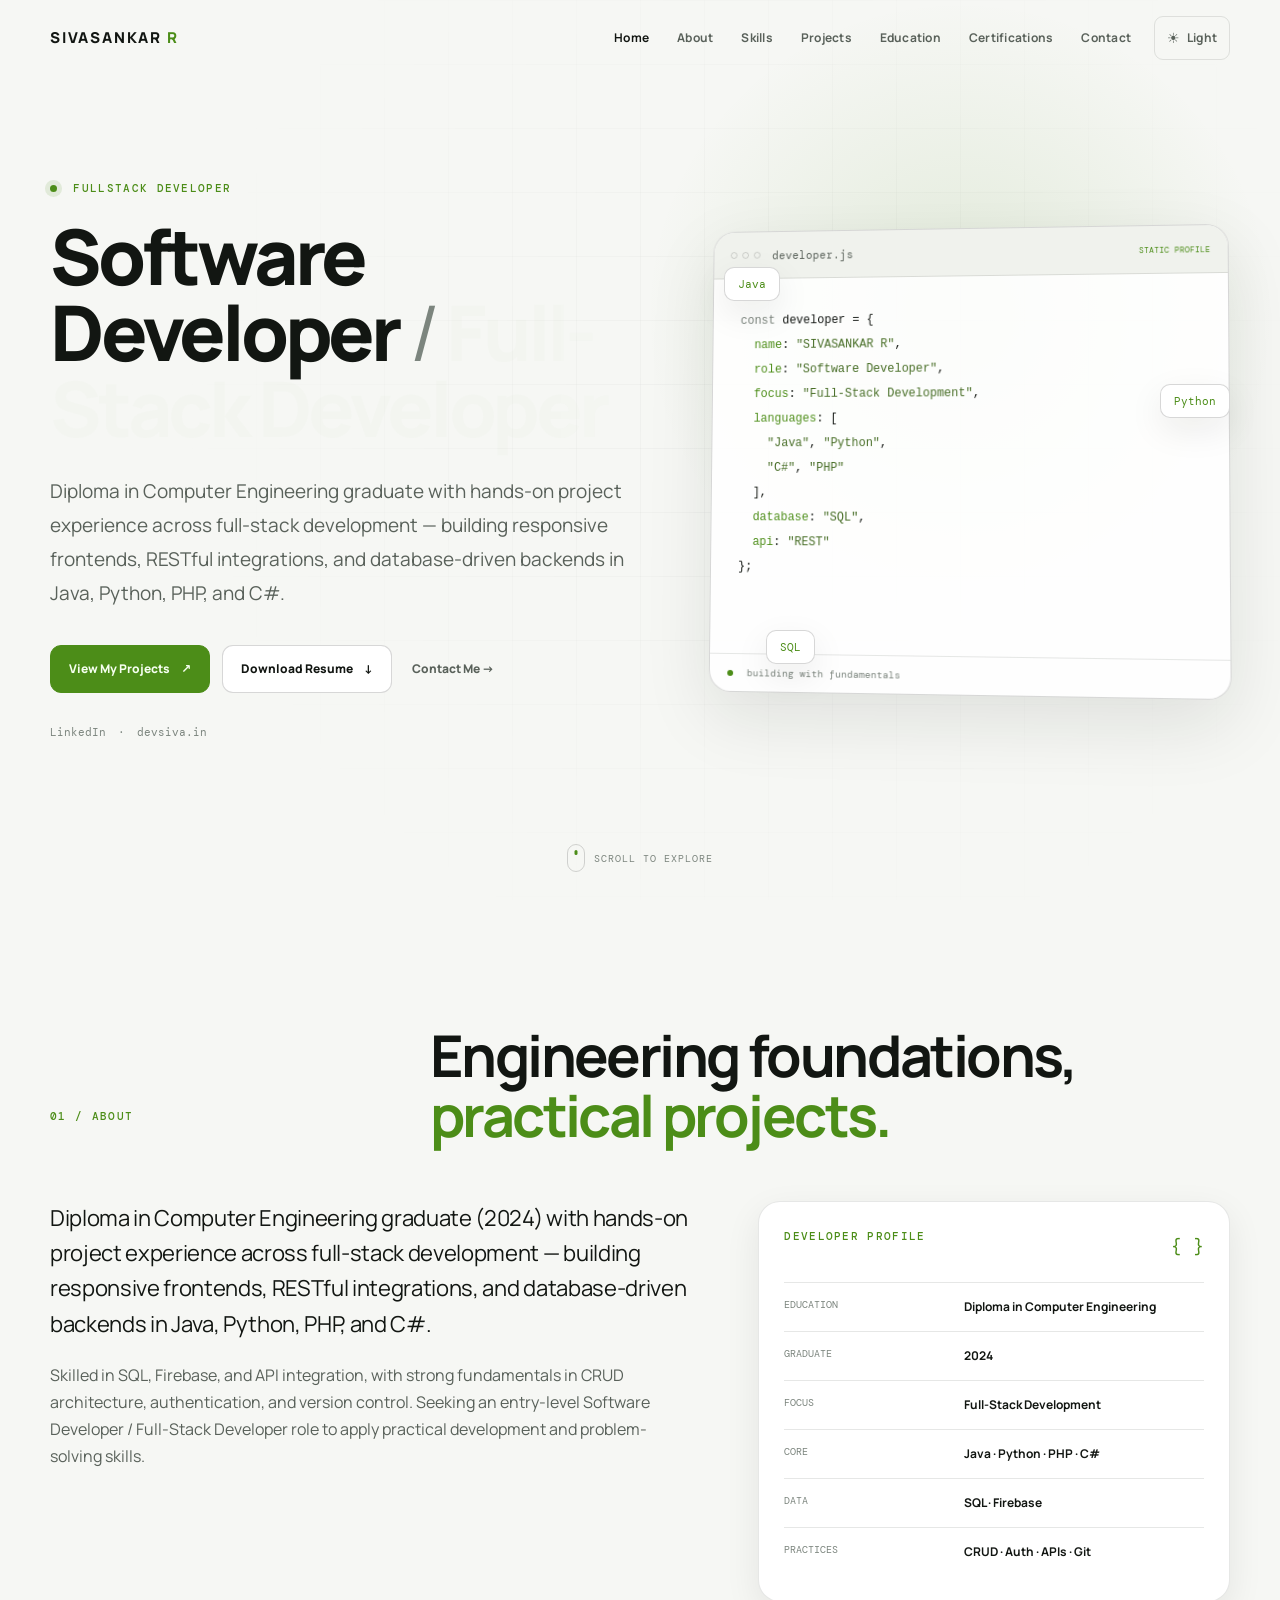
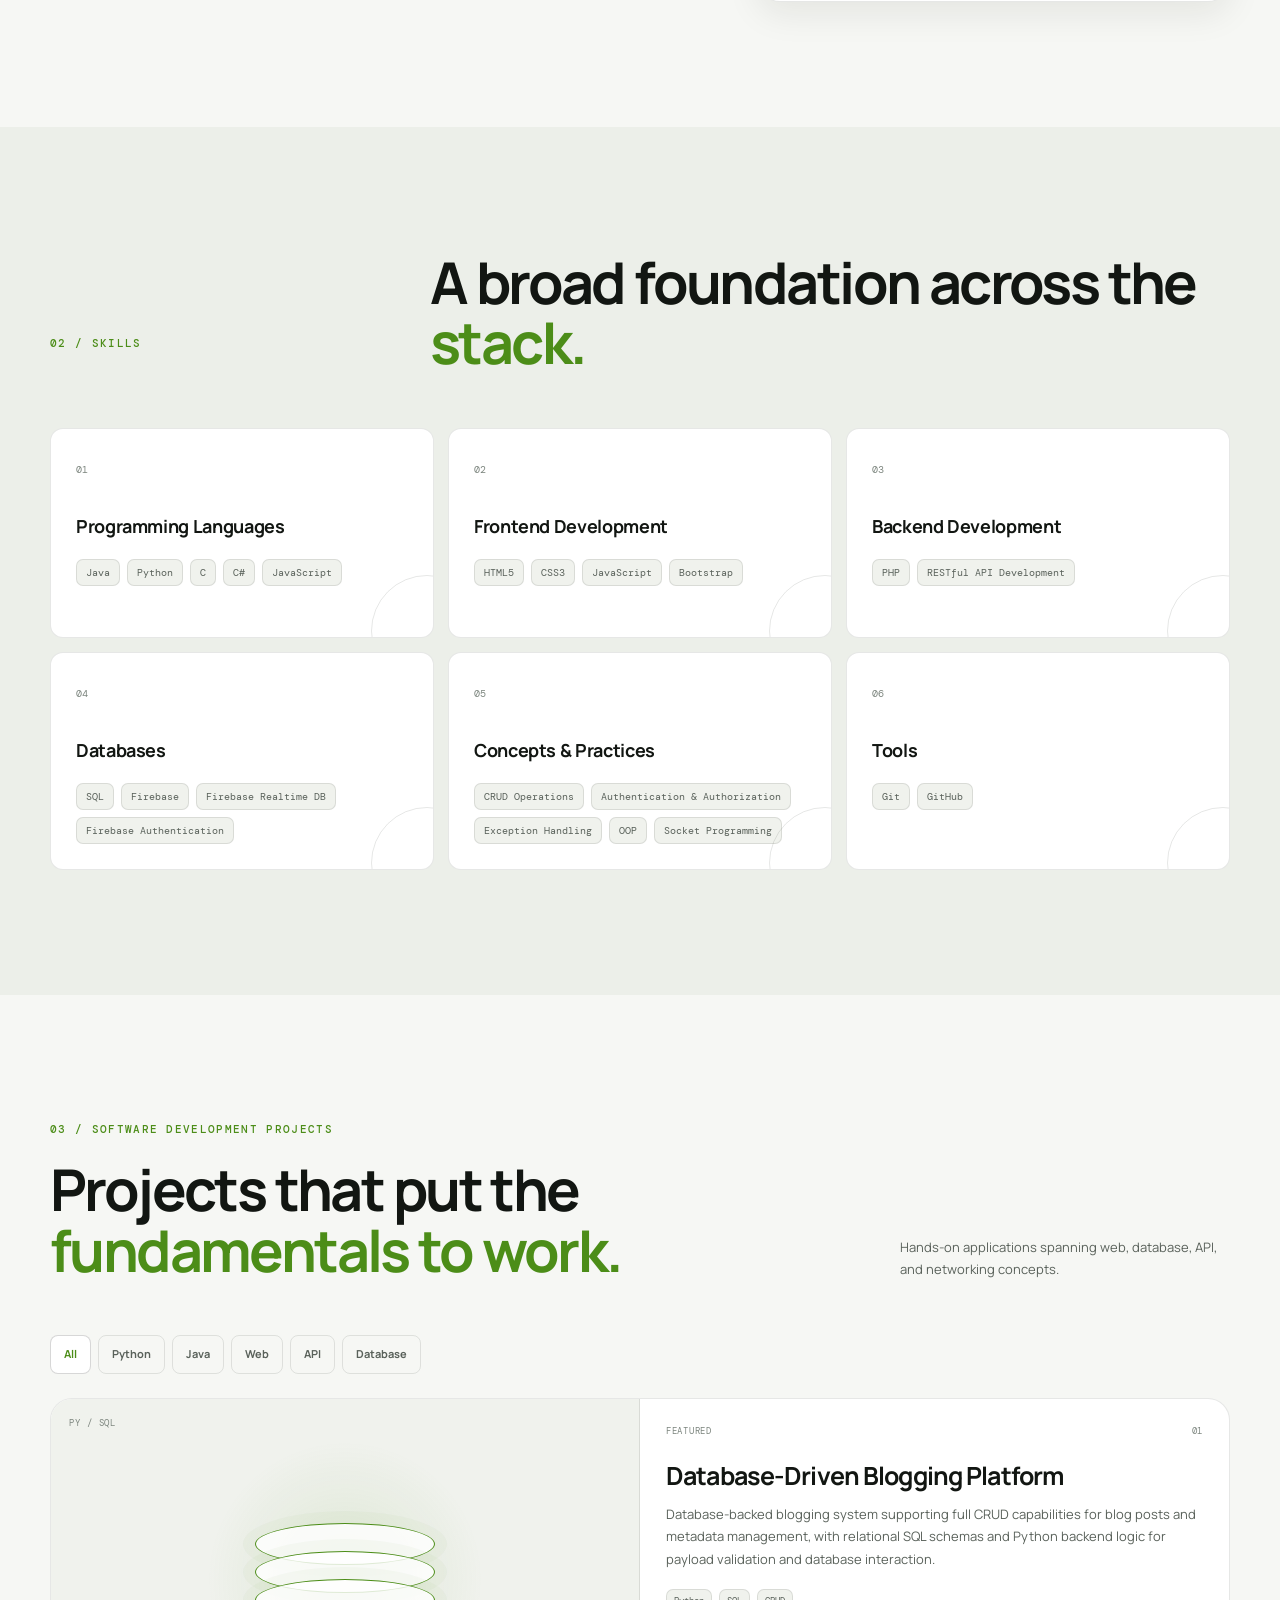
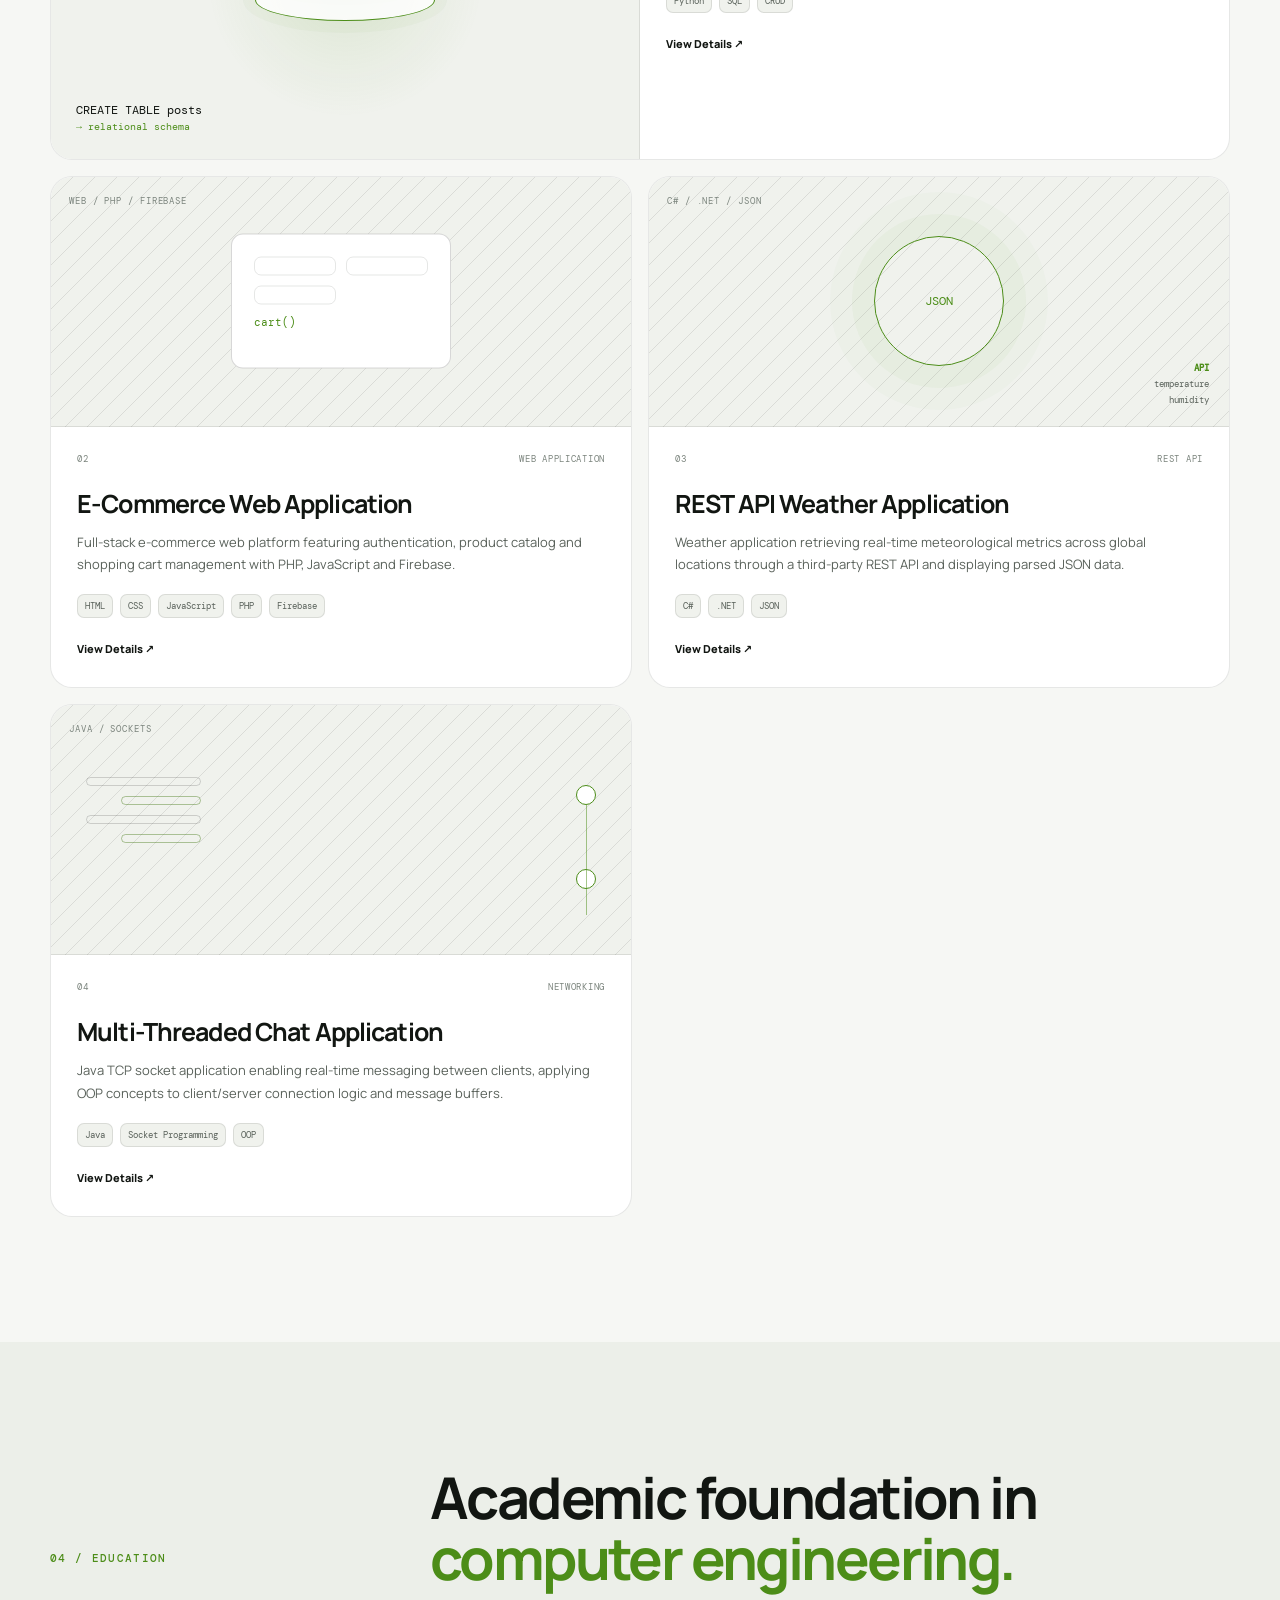
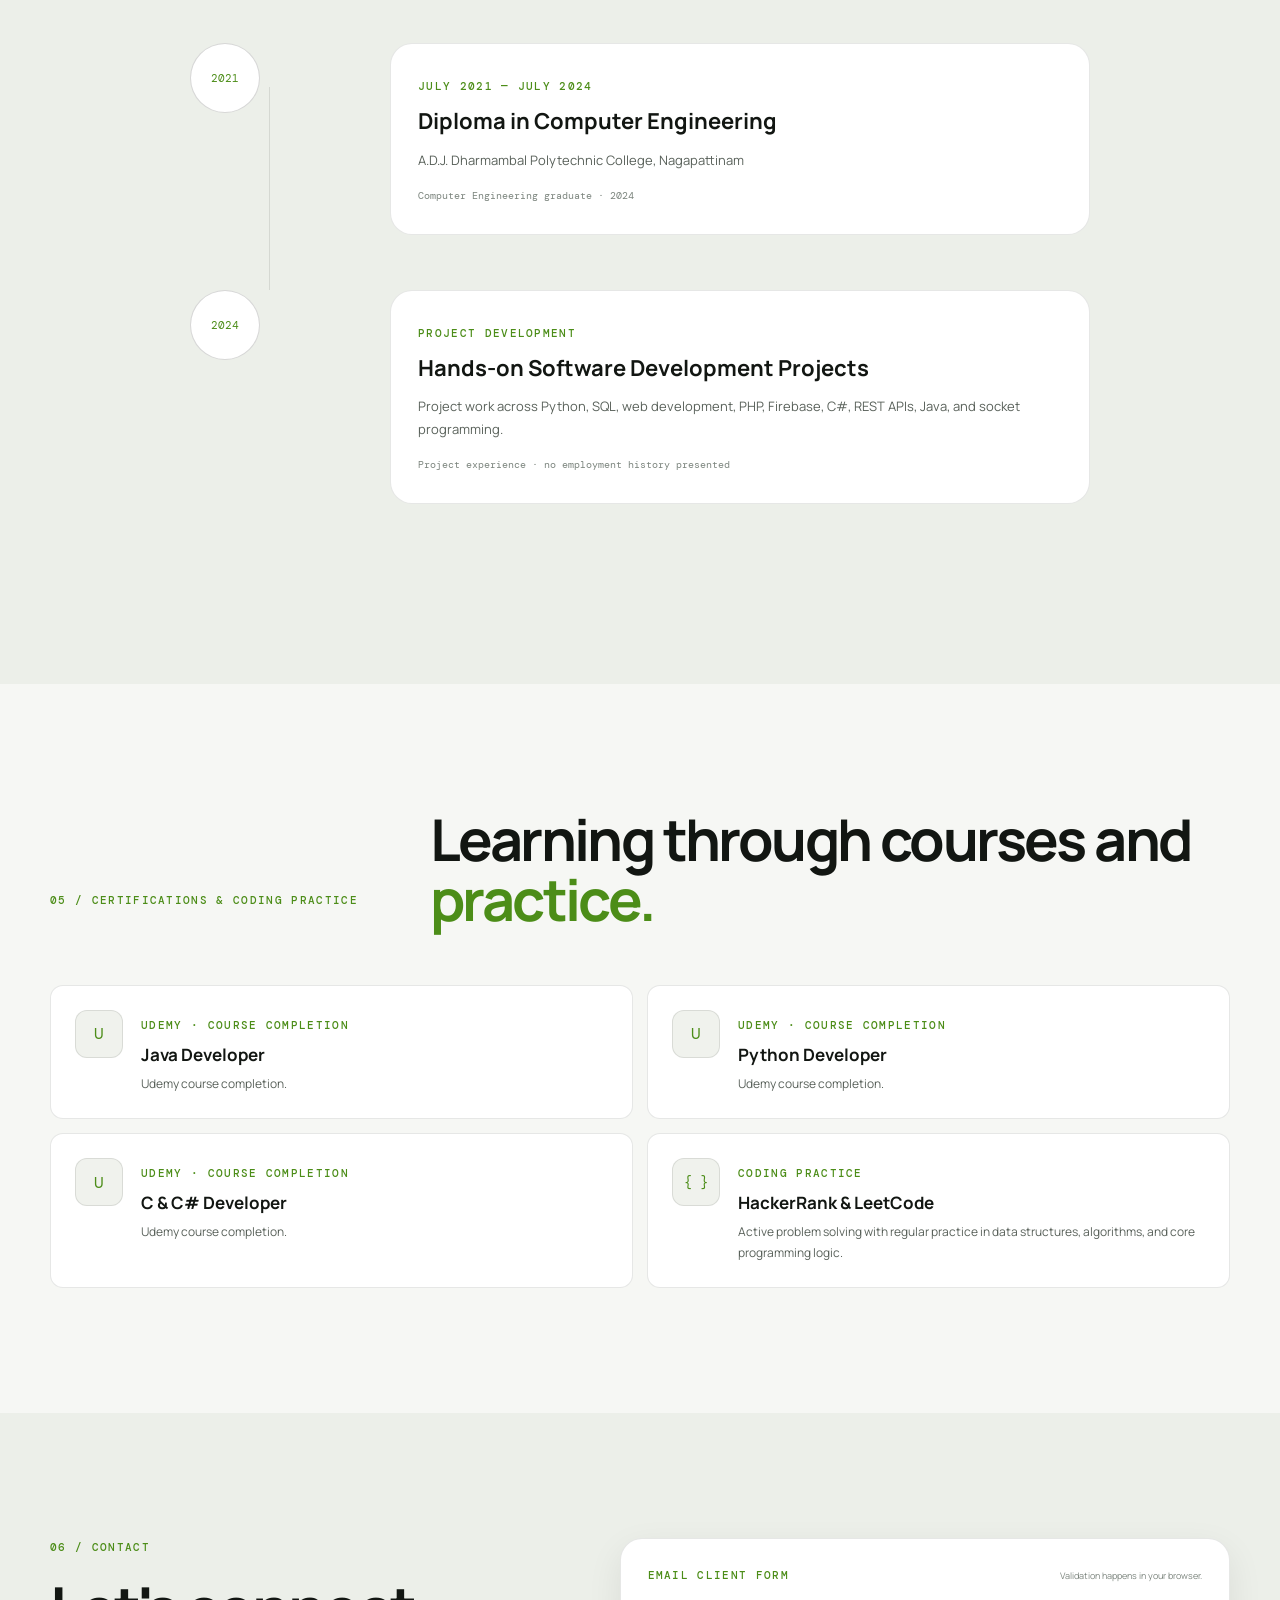
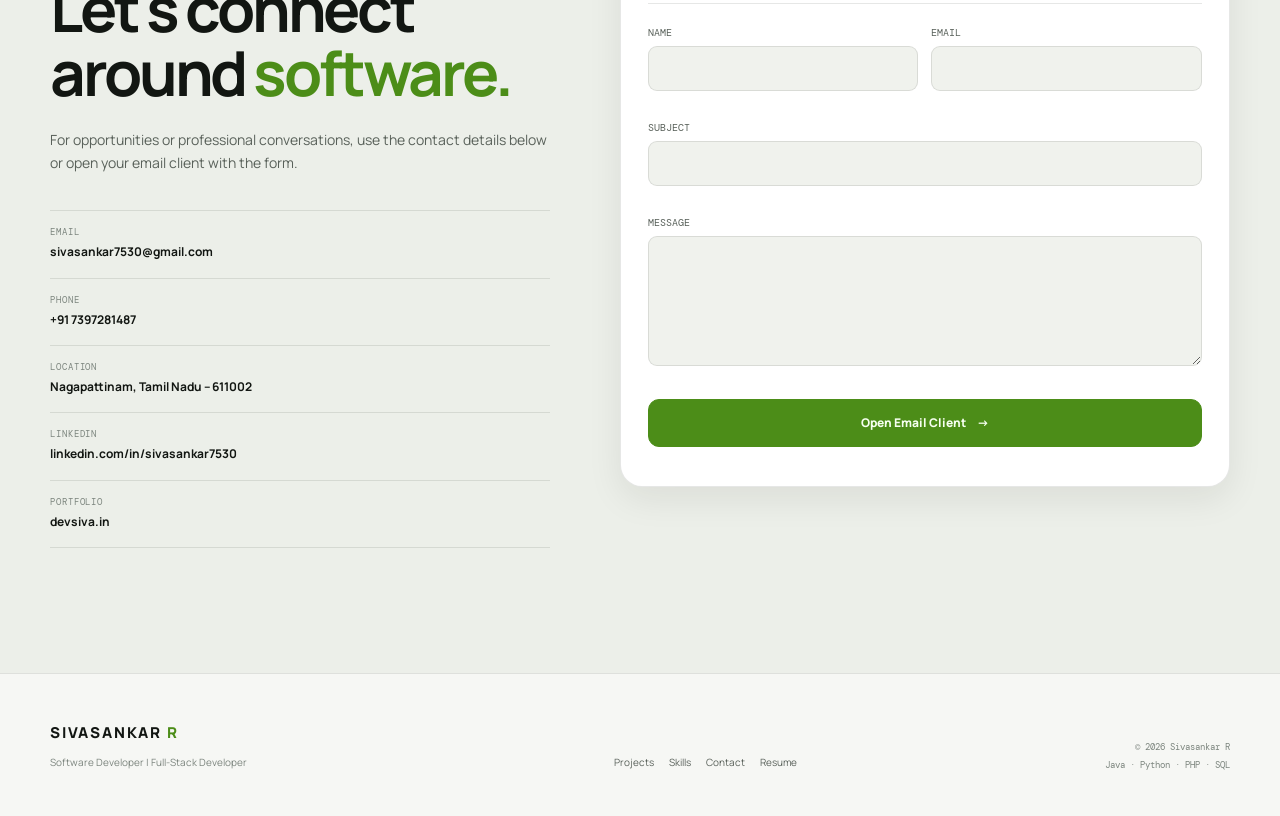
==== commit d723ded1: "Add files via upload" ====
--- a/index.html
+++ b/index.html
@@ -45,7 +45,7 @@
       <div class="hero-grid"></div>
       <div class="container hero-inner">
         <div class="hero-copy reveal">
-          <p class="eyebrow"><span class="status-dot"></span> ENTRY-LEVEL DEVELOPER</p>
+          <p class="eyebrow"><span class="status-dot"></span> FULLSTACK DEVELOPER</p>
           <h1 id="hero-title">Software Developer<span class="hero-slash"> / </span><span class="accent-text" id="rotatingTitle">Full-Stack Developer</span></h1>
           <p class="hero-lead">Diploma in Computer Engineering graduate with hands-on project experience across full-stack development — building responsive frontends, RESTful integrations, and database-driven backends in Java, Python, PHP, and C#.</p>
           <div class="hero-actions">
@@ -323,7 +323,7 @@
   <footer class="site-footer">
     <div class="container footer-inner">
       <div><a class="brand" href="#home">SIVASANKAR<span> R</span></a><p>Software Developer | Full-Stack Developer</p></div>
-      <div class="footer-links"><a href="#projects">Projects</a><a href="#skills">Skills</a><a href="#contact">Contact</a><a href="./assets/resume.pdf" download>Resume</a></div>
+      <div class="footer-links"><a href="#projects">Projects</a><a href="#skills">Skills</a><a href="#contact">Contact</a><a href="assets/Sivasankar_R_FullStack_Developer.pdf" download>Resume</a></div>
       <div class="footer-meta"><span>© 2026 Sivasankar R</span><span>Java · Python · PHP · SQL</span></div>
     </div>
   </footer>
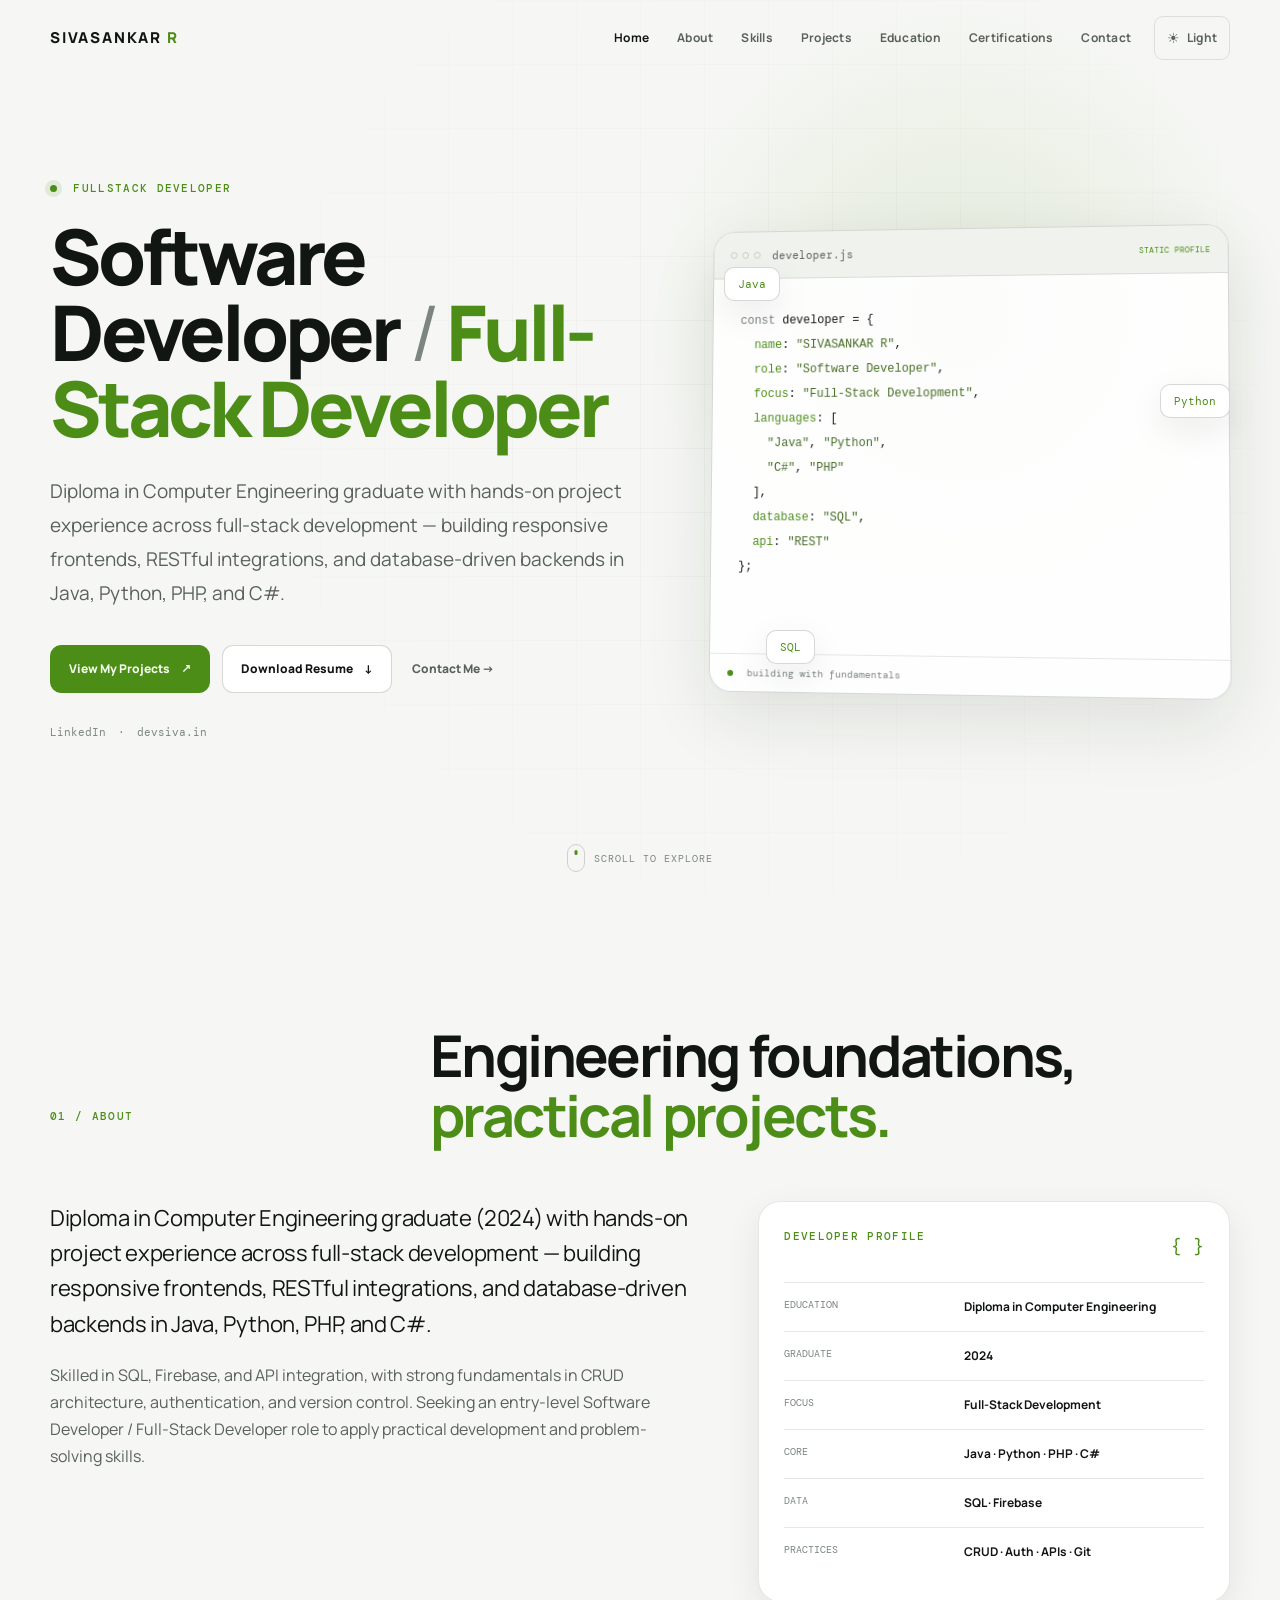
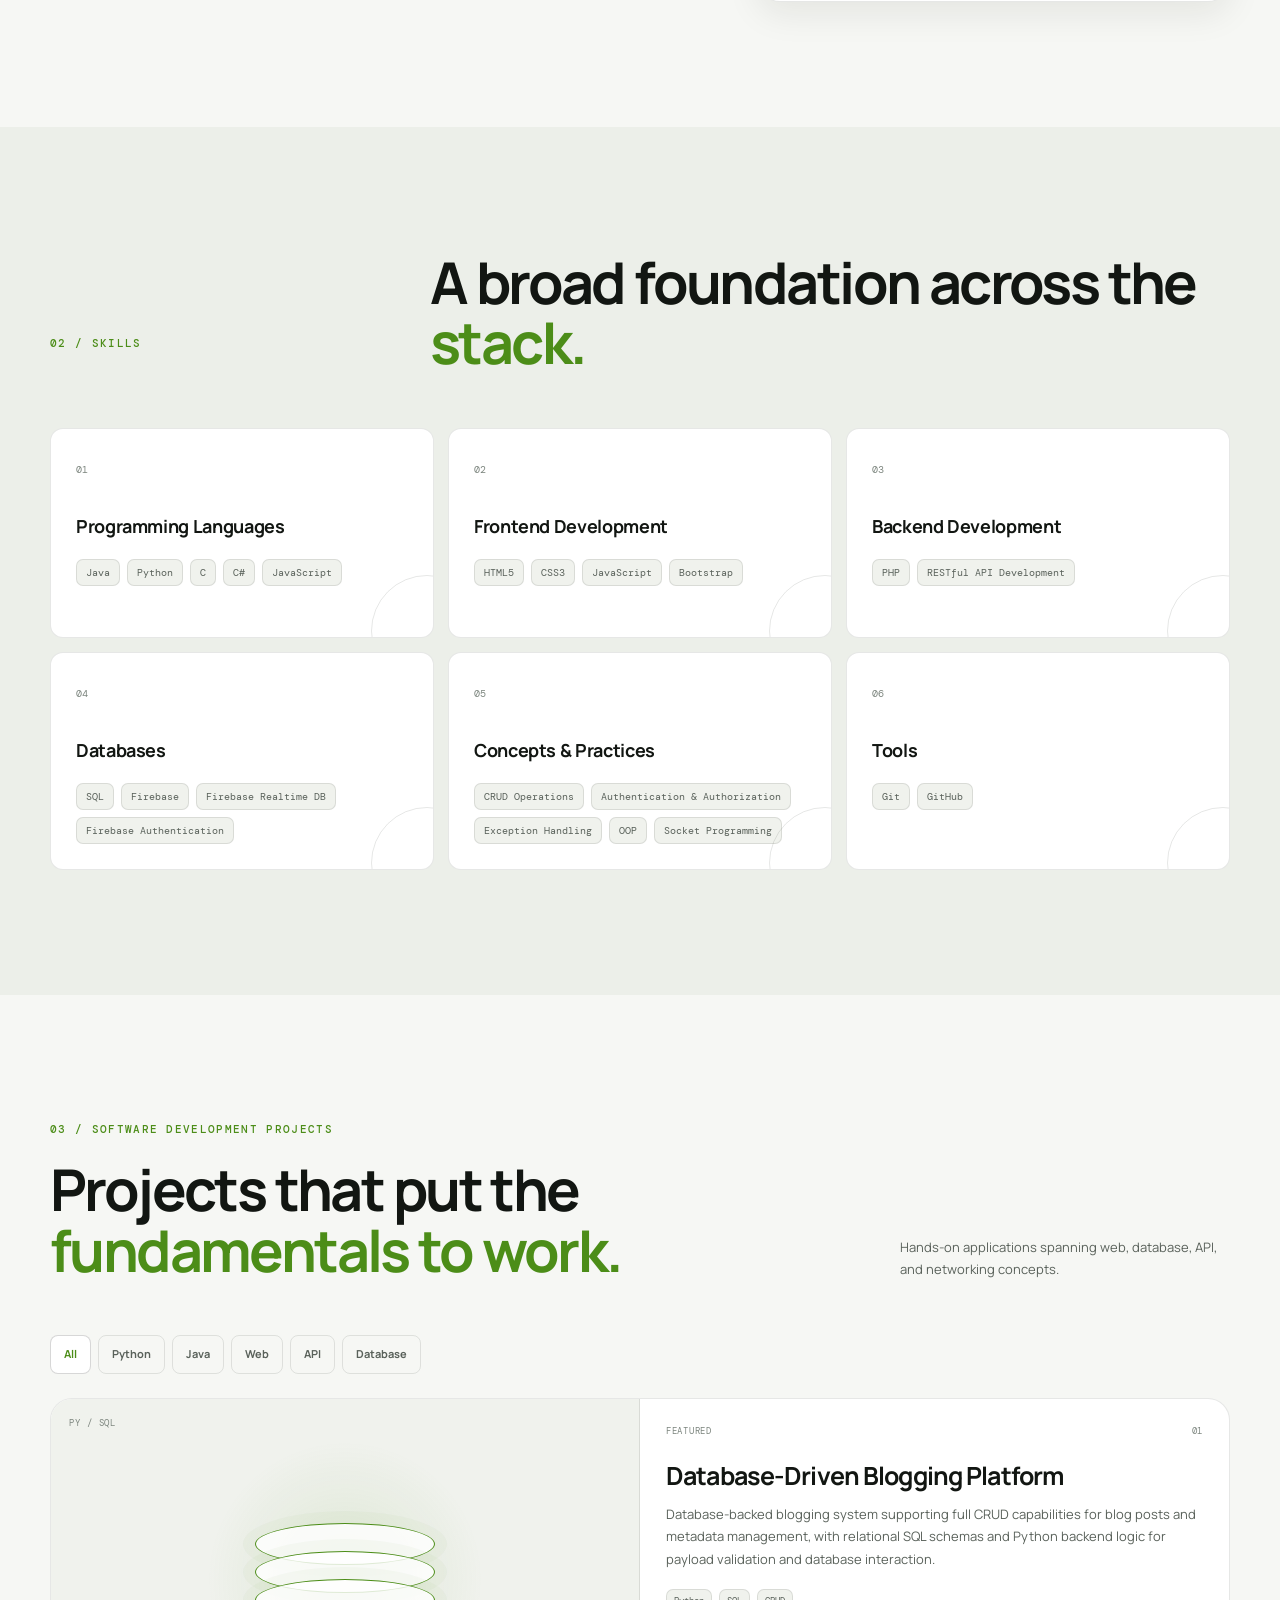
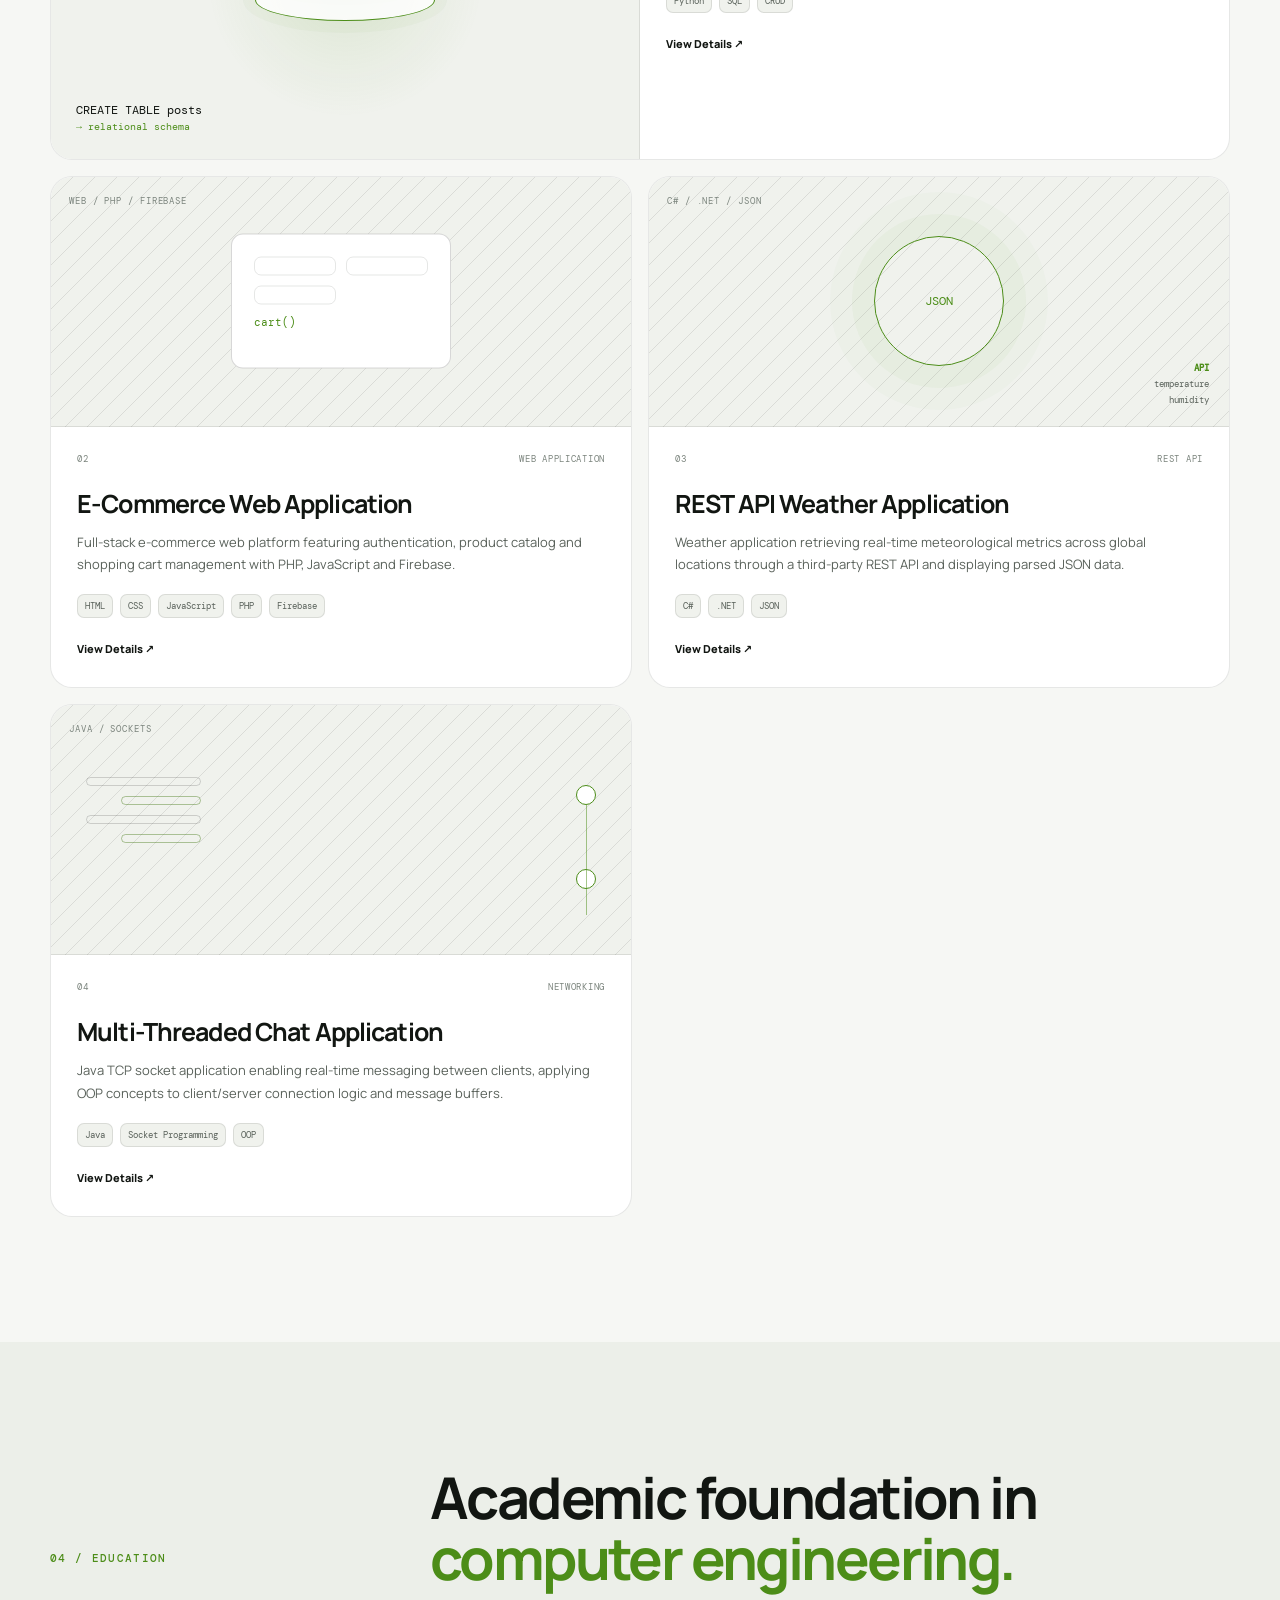
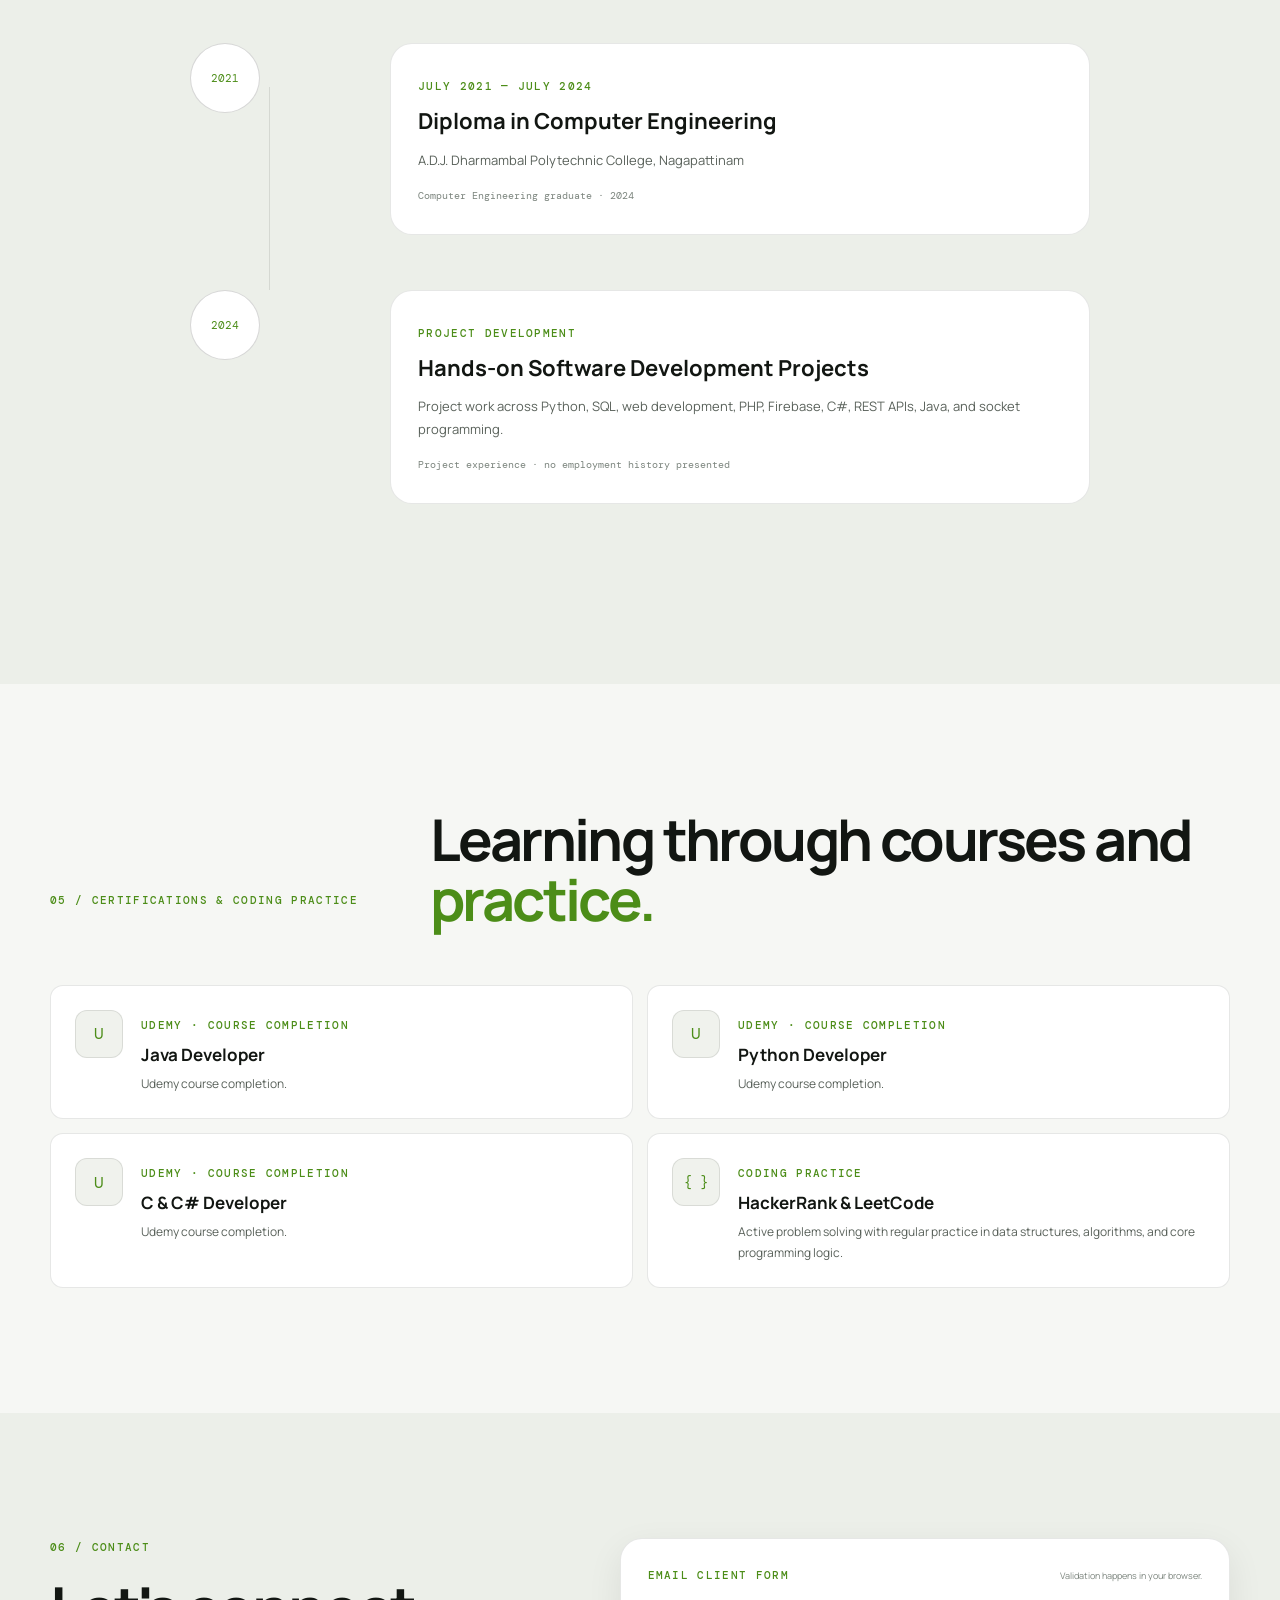
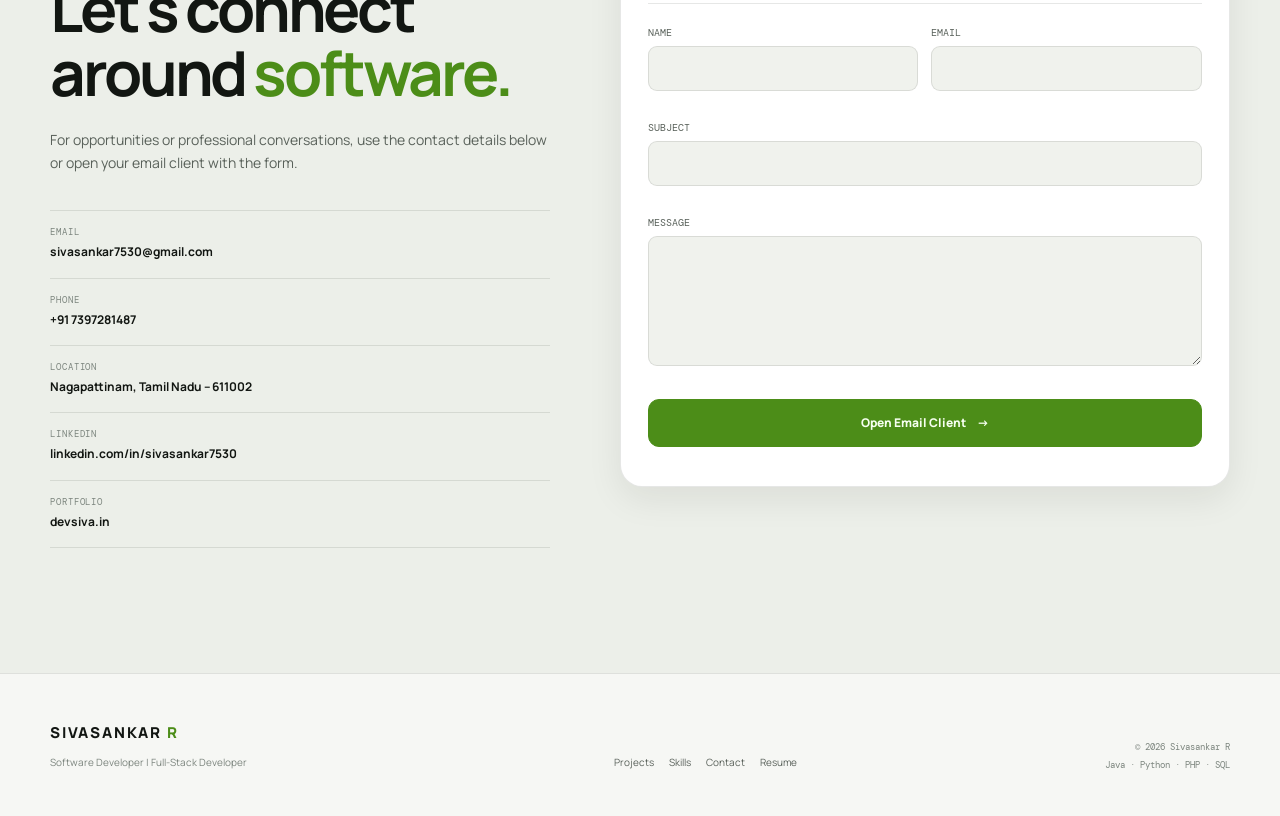
==== commit 758e7463: "Add files via upload" ====
--- a/index.html
+++ b/index.html
@@ -50,7 +50,7 @@
           <p class="hero-lead">Diploma in Computer Engineering graduate with hands-on project experience across full-stack development — building responsive frontends, RESTful integrations, and database-driven backends in Java, Python, PHP, and C#.</p>
           <div class="hero-actions">
             <a class="btn btn-primary" href="#projects">View My Projects <span aria-hidden="true">↗</span></a>
-            <a class="btn btn-secondary" href="resume.pdf" download>Download Resume <span aria-hidden="true">↓</span></a>
+            <a class="btn btn-secondary" href="assets/Sivasankar_R_FullStack_Developer.pdf" download>Download Resume <span aria-hidden="true">↓</span></a>
             <a class="text-link" href="#contact">Contact Me <span aria-hidden="true">→</span></a>
           </div>
           <div class="social-row" aria-label="Professional links">
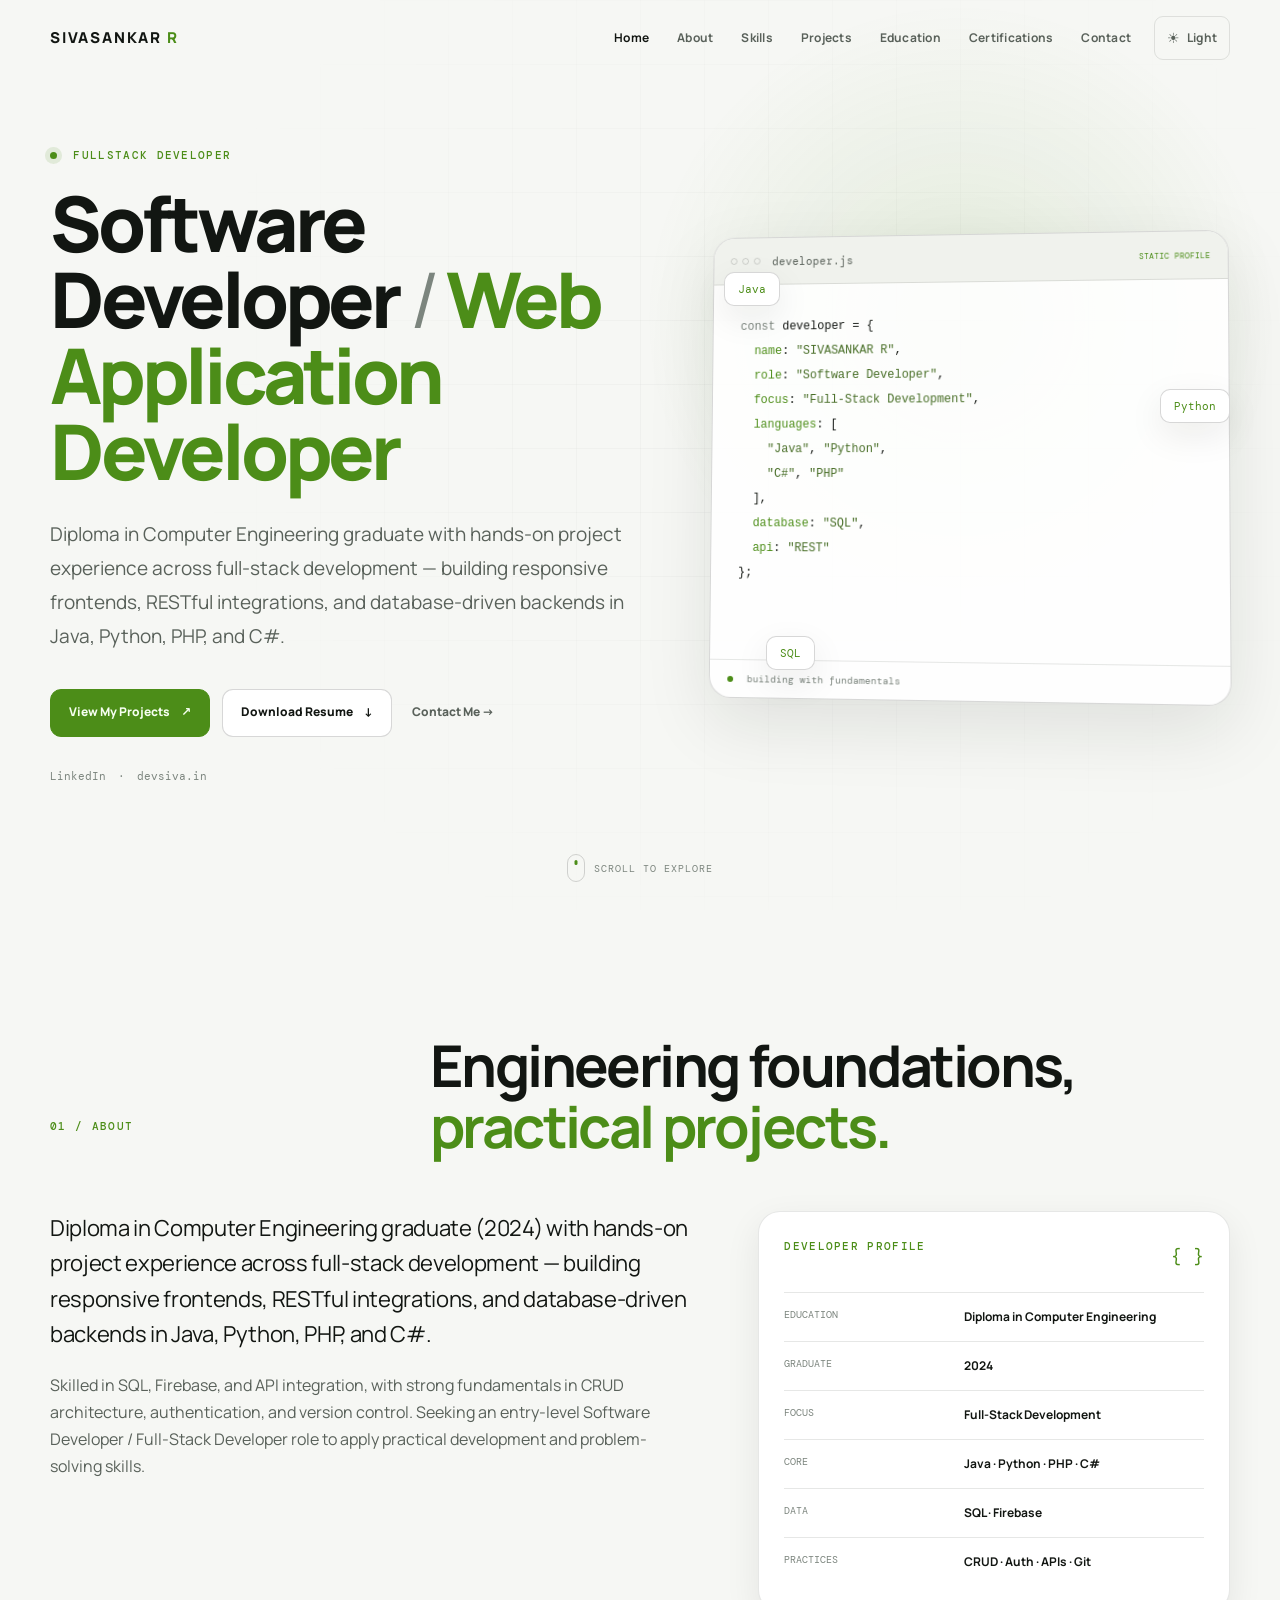
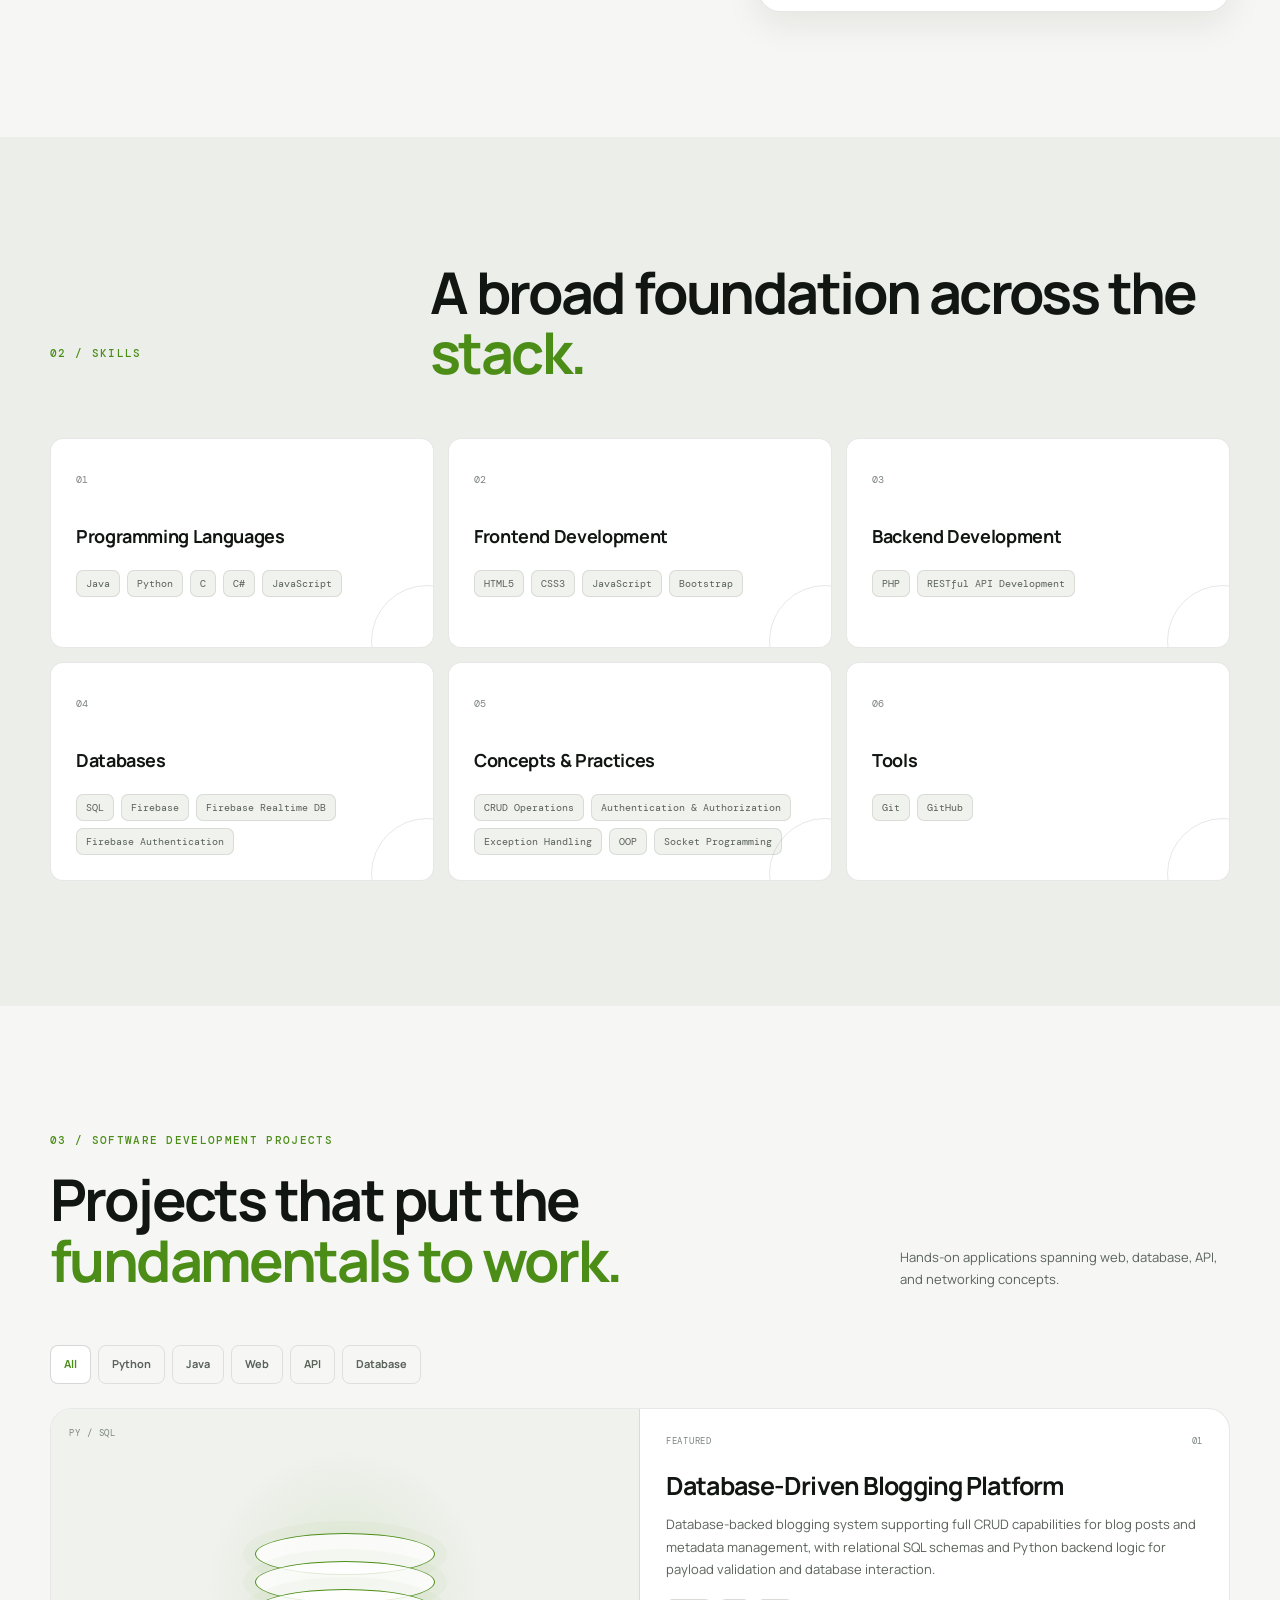
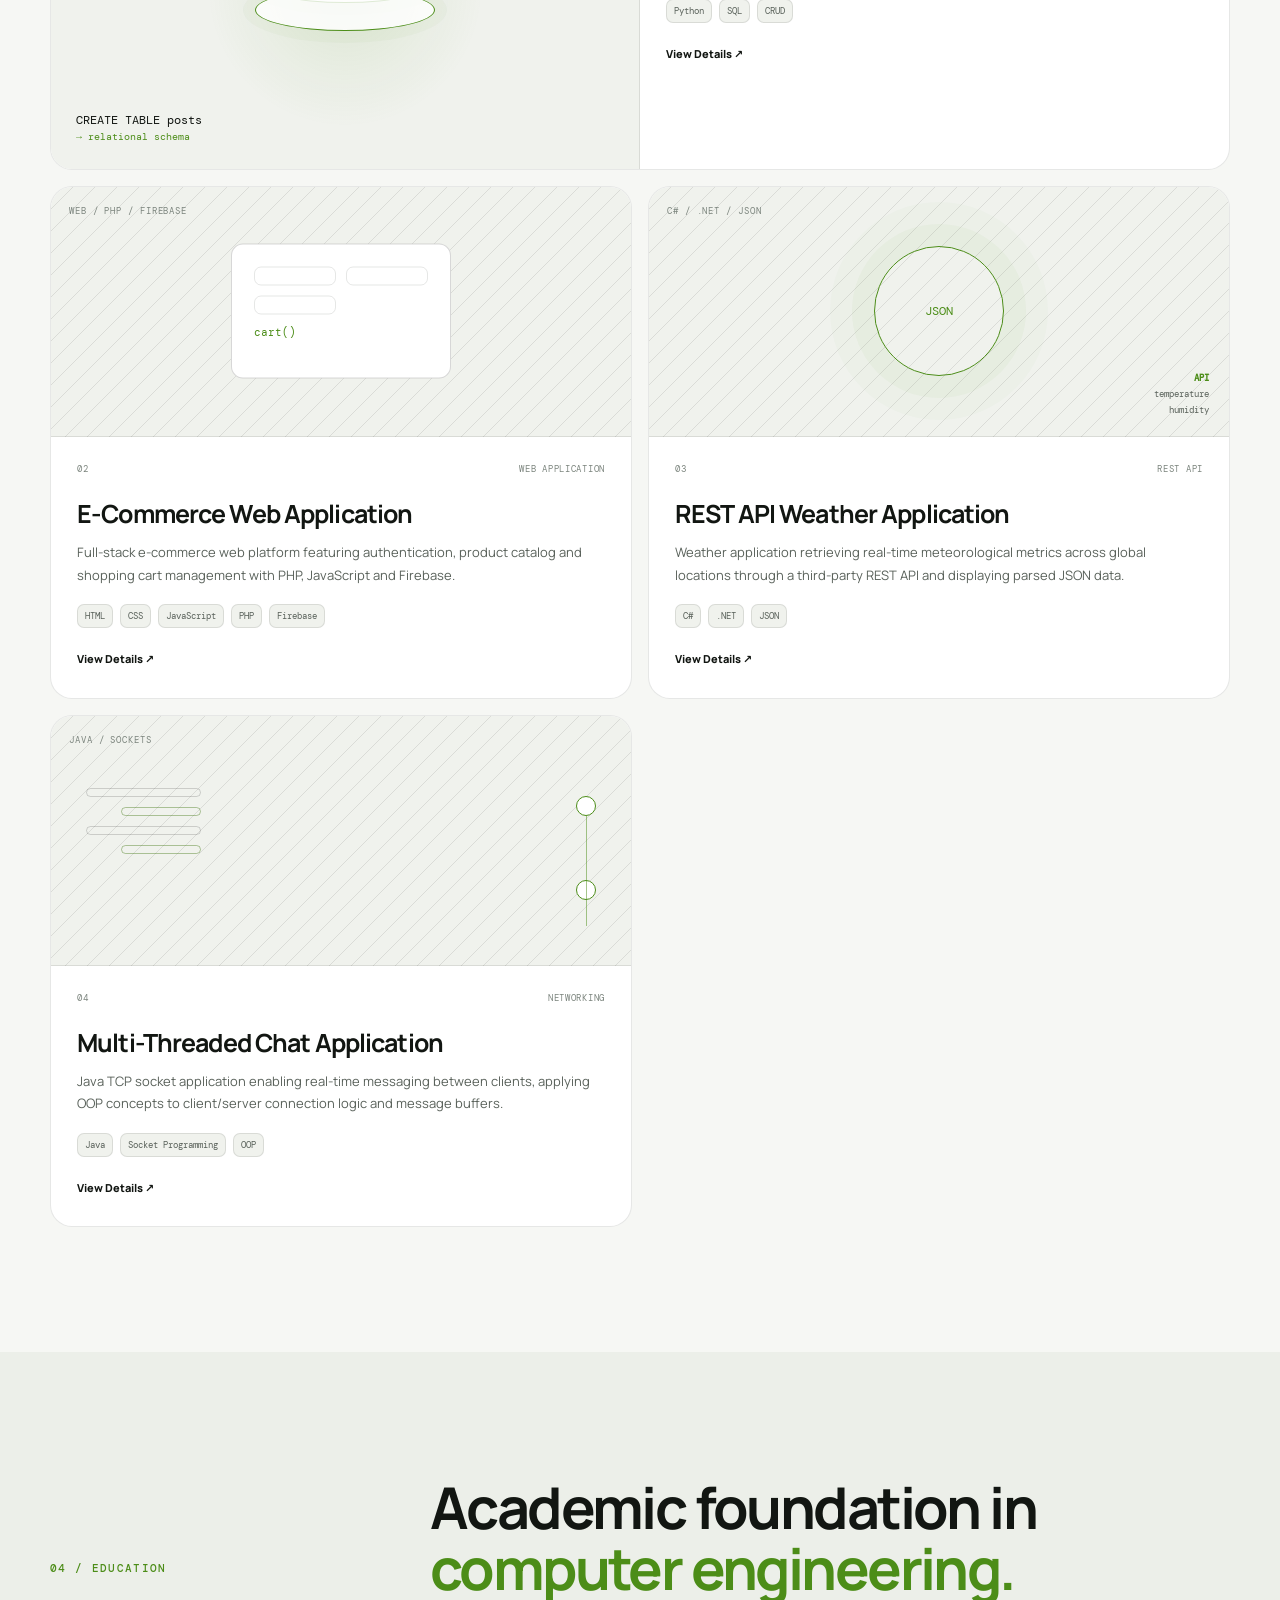
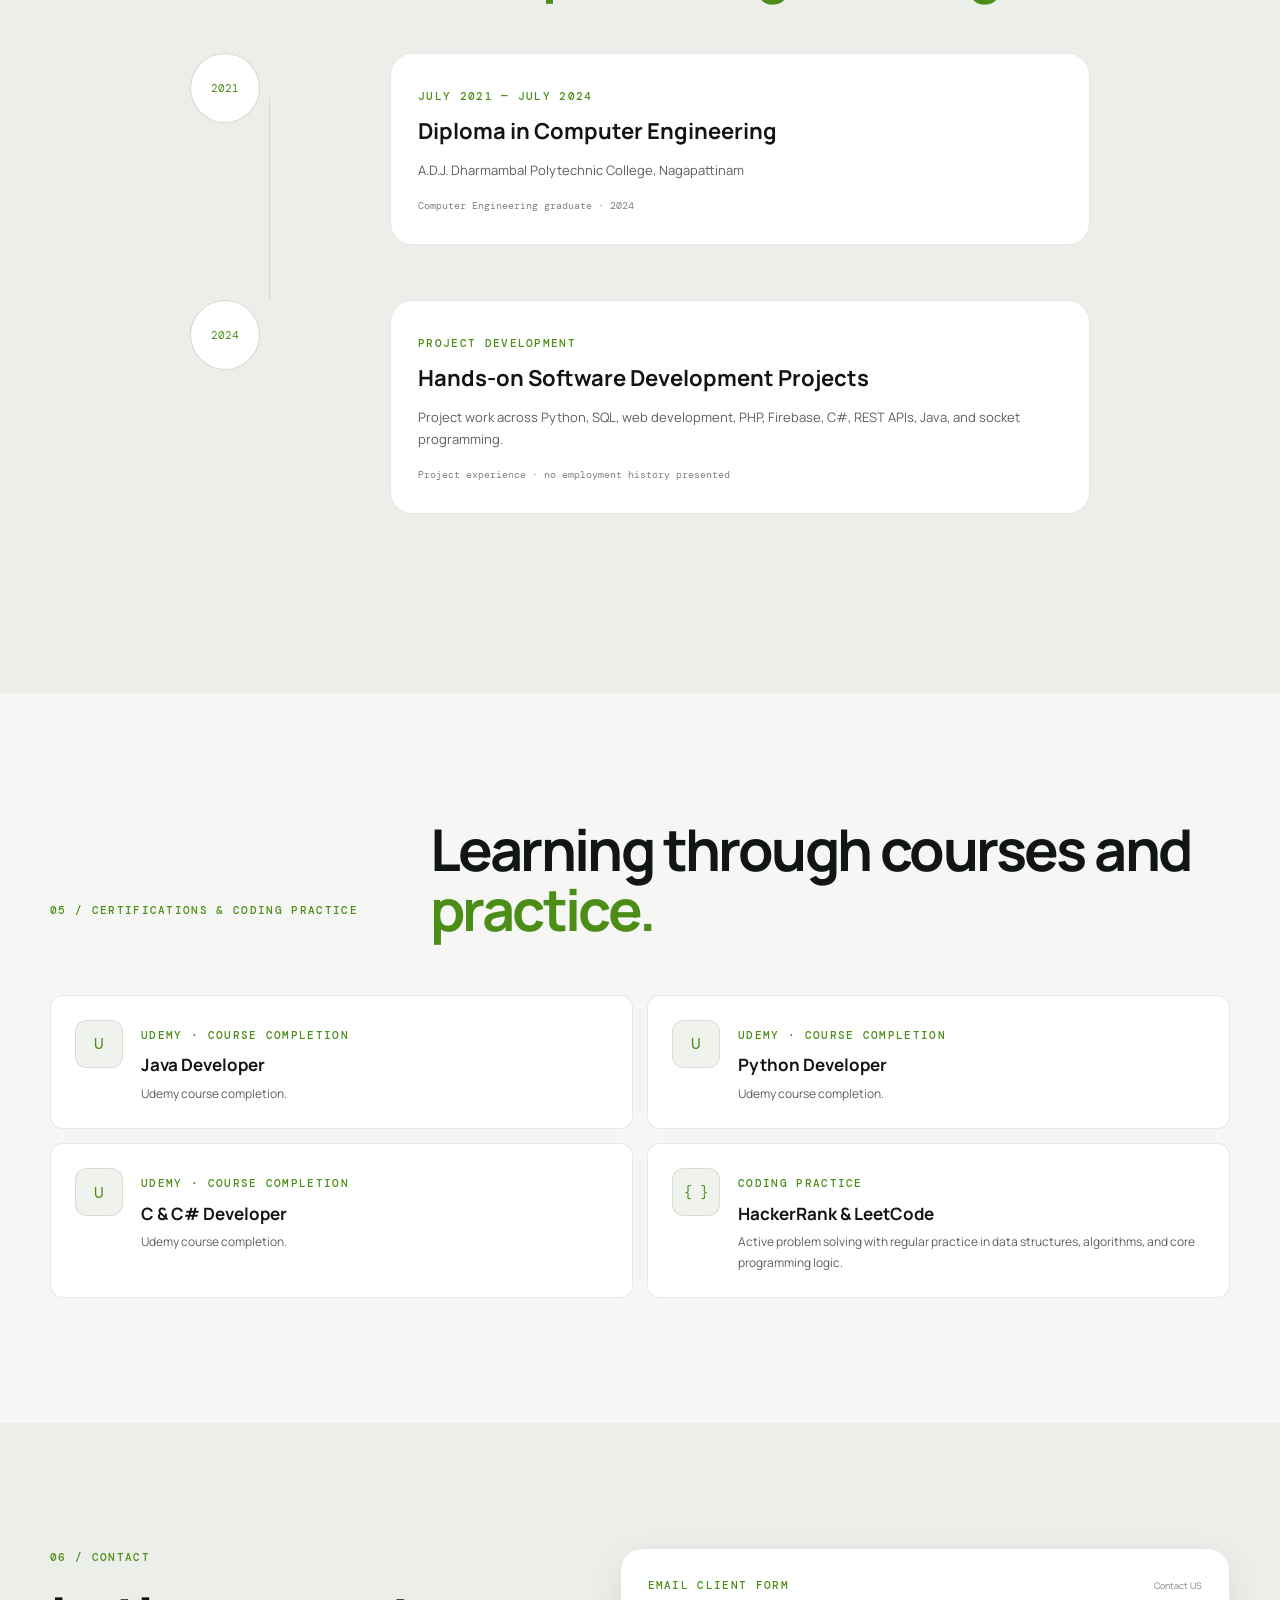
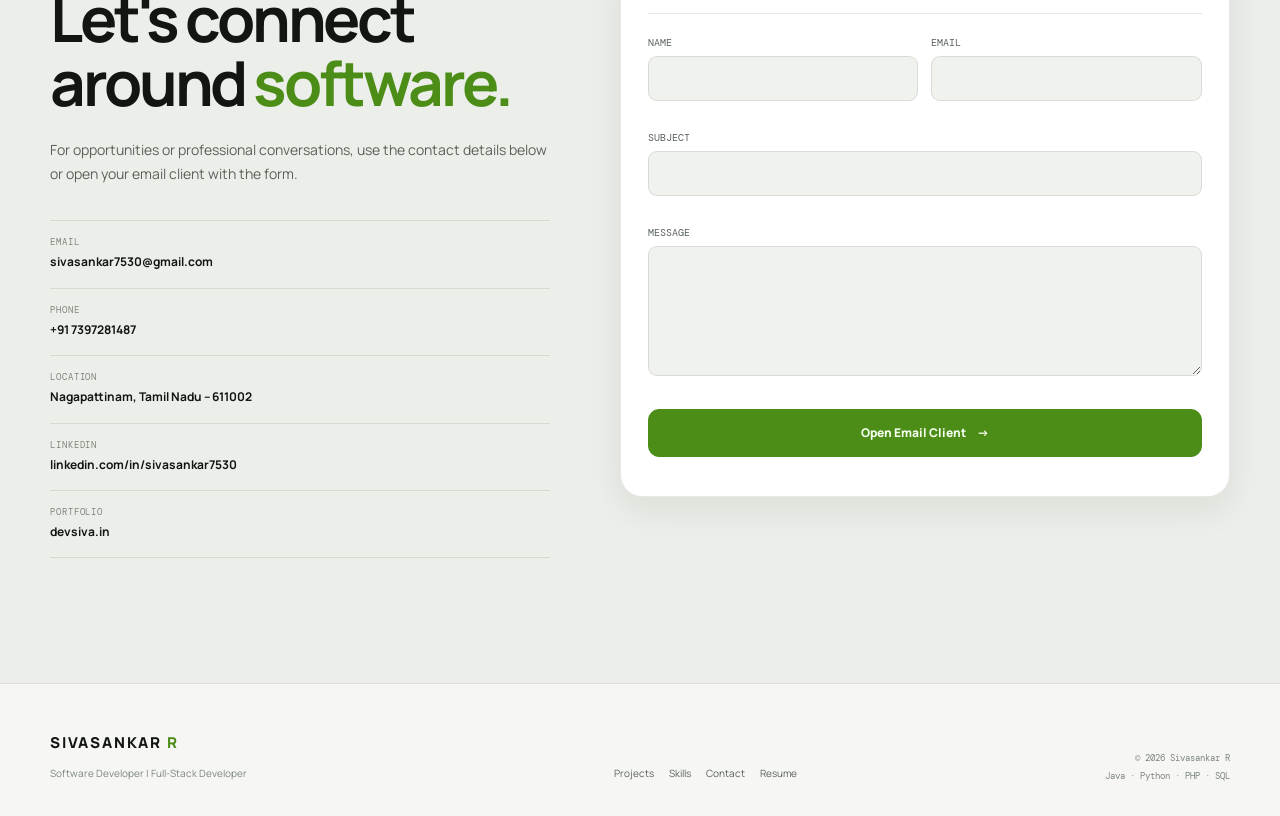
==== commit beb771c1: "Update index.html" ====
--- a/index.html
+++ b/index.html
@@ -305,7 +305,7 @@
           </div>
 
           <form class="contact-form reveal reveal-delay" id="contactForm" novalidate>
-            <div class="form-intro"><span>EMAIL CLIENT FORM</span><small>Validation happens in your browser.</small></div>
+            <div class="form-intro"><span>EMAIL CLIENT FORM</span><small>Contact US</small></div>
             <div class="form-grid">
               <label>Name<input id="name" name="name" type="text" autocomplete="name" required><small class="field-error" data-error-for="name"></small></label>
               <label>Email<input id="email" name="email" type="email" autocomplete="email" required><small class="field-error" data-error-for="email"></small></label>
